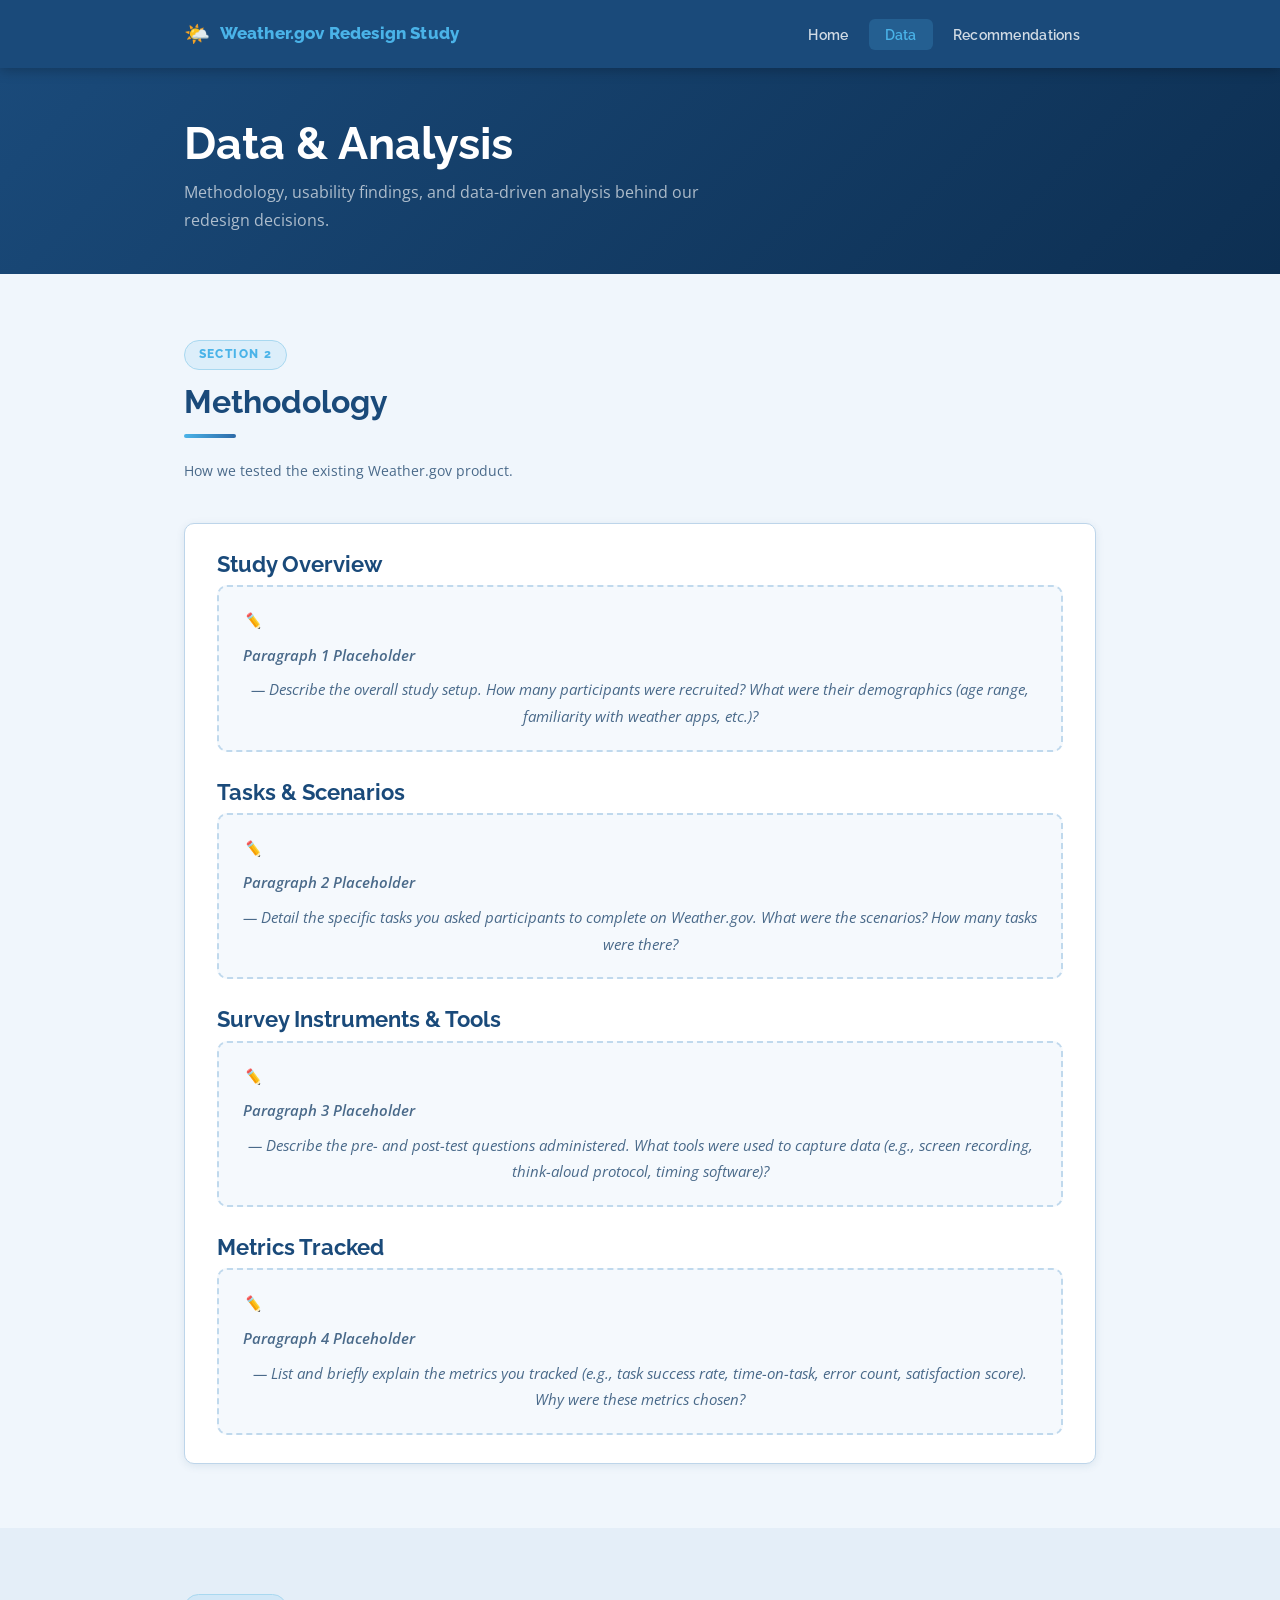
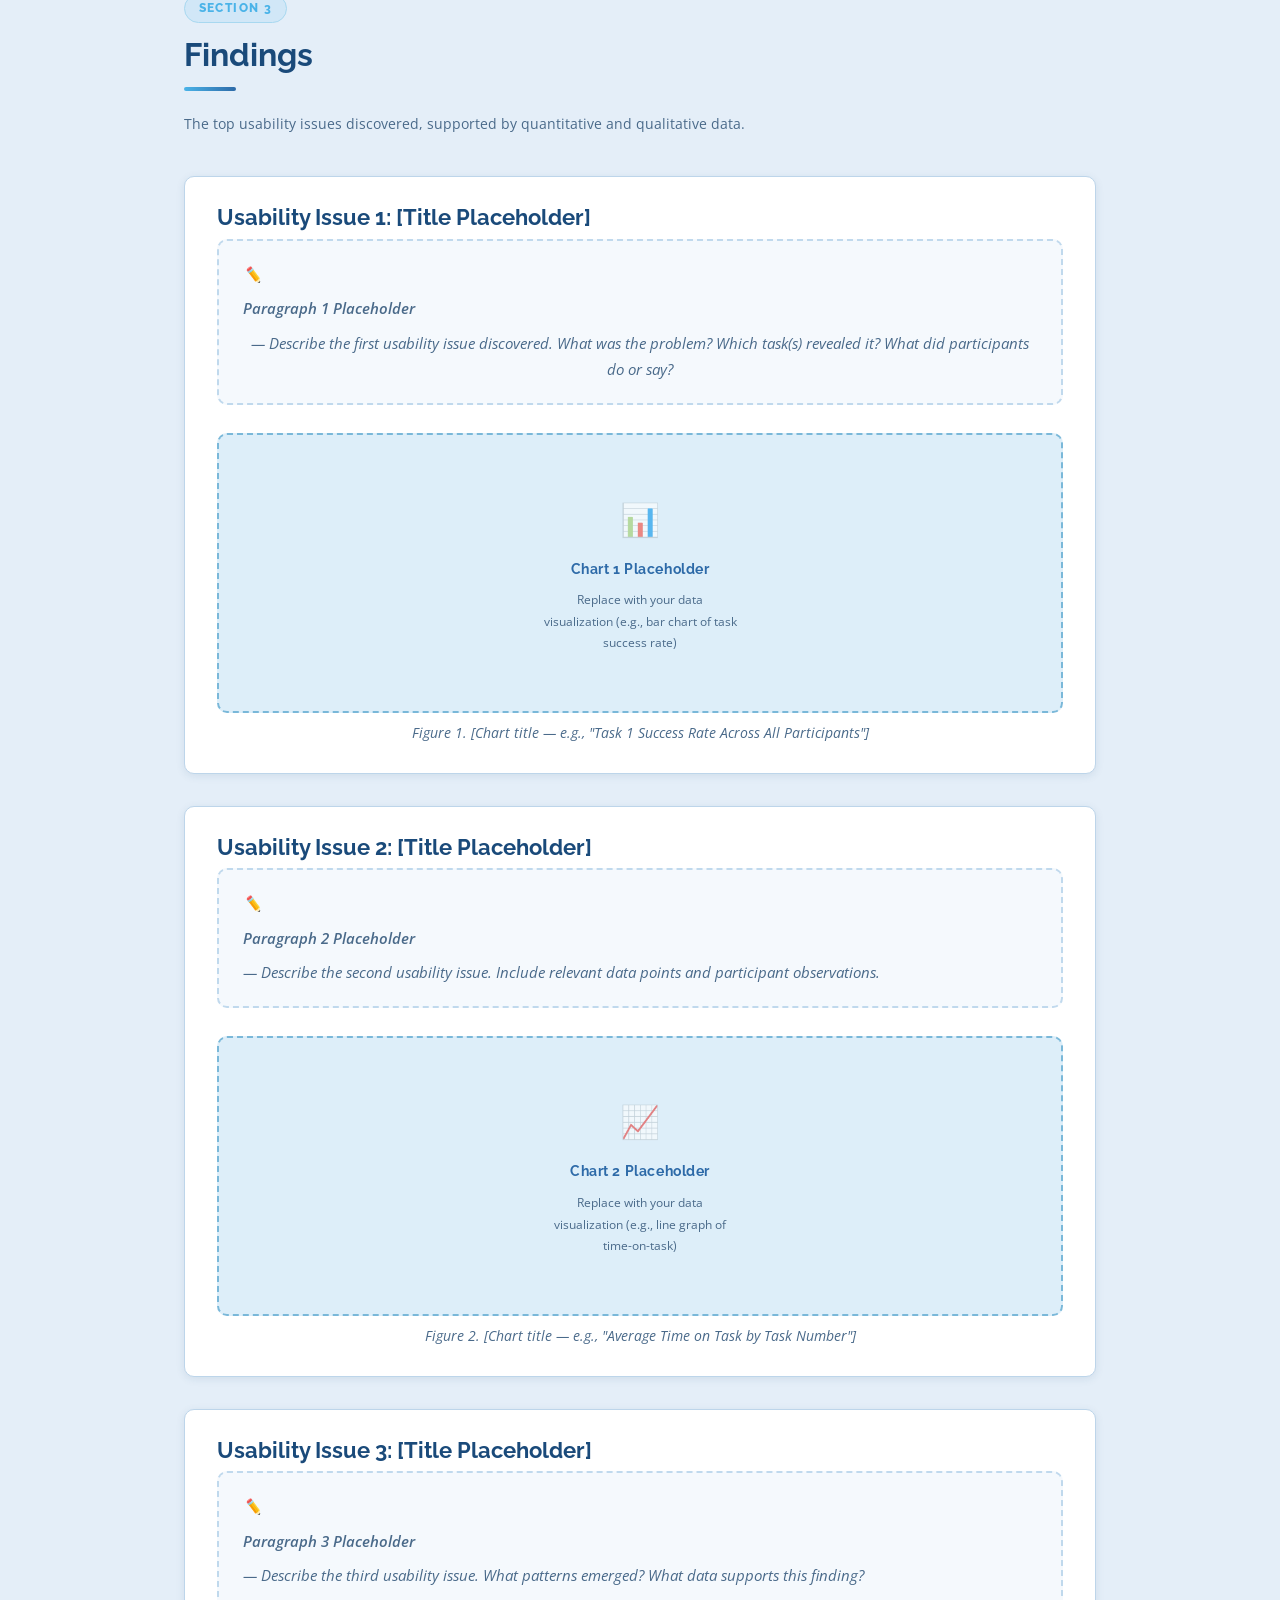
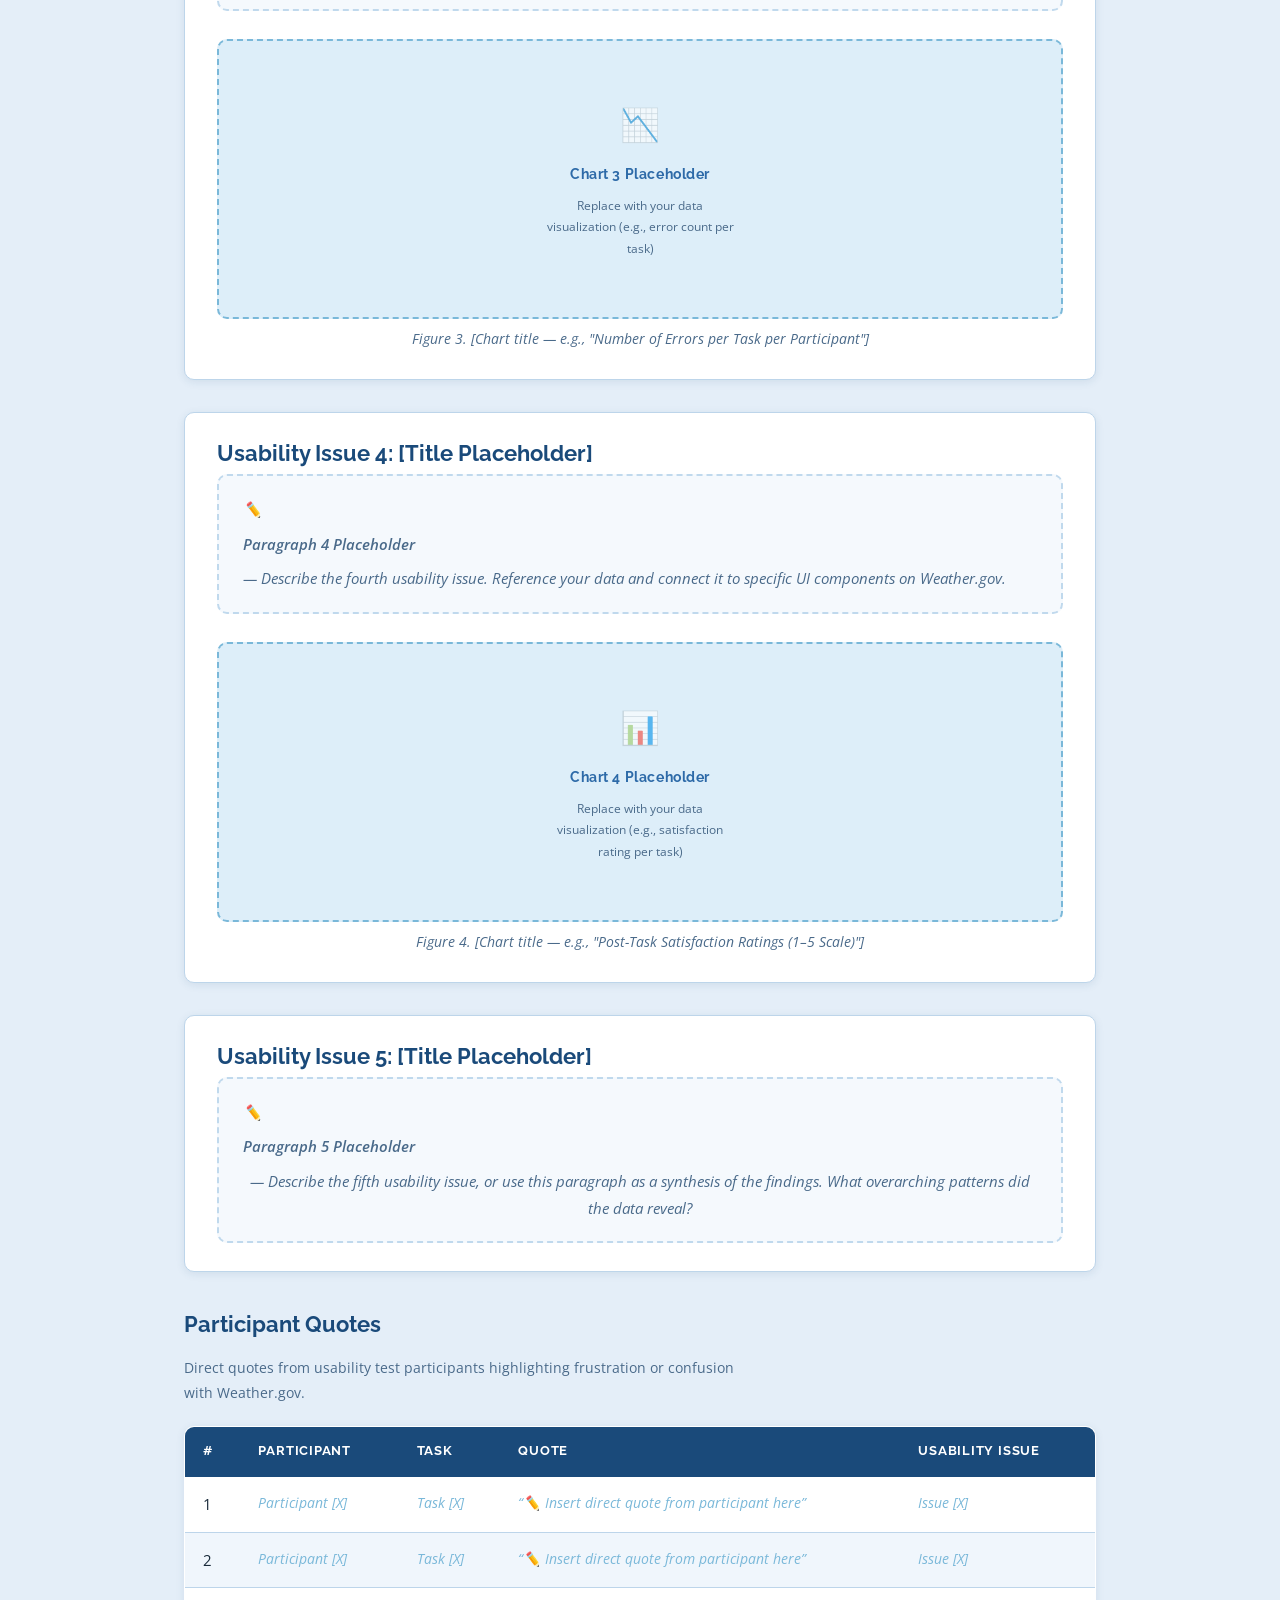
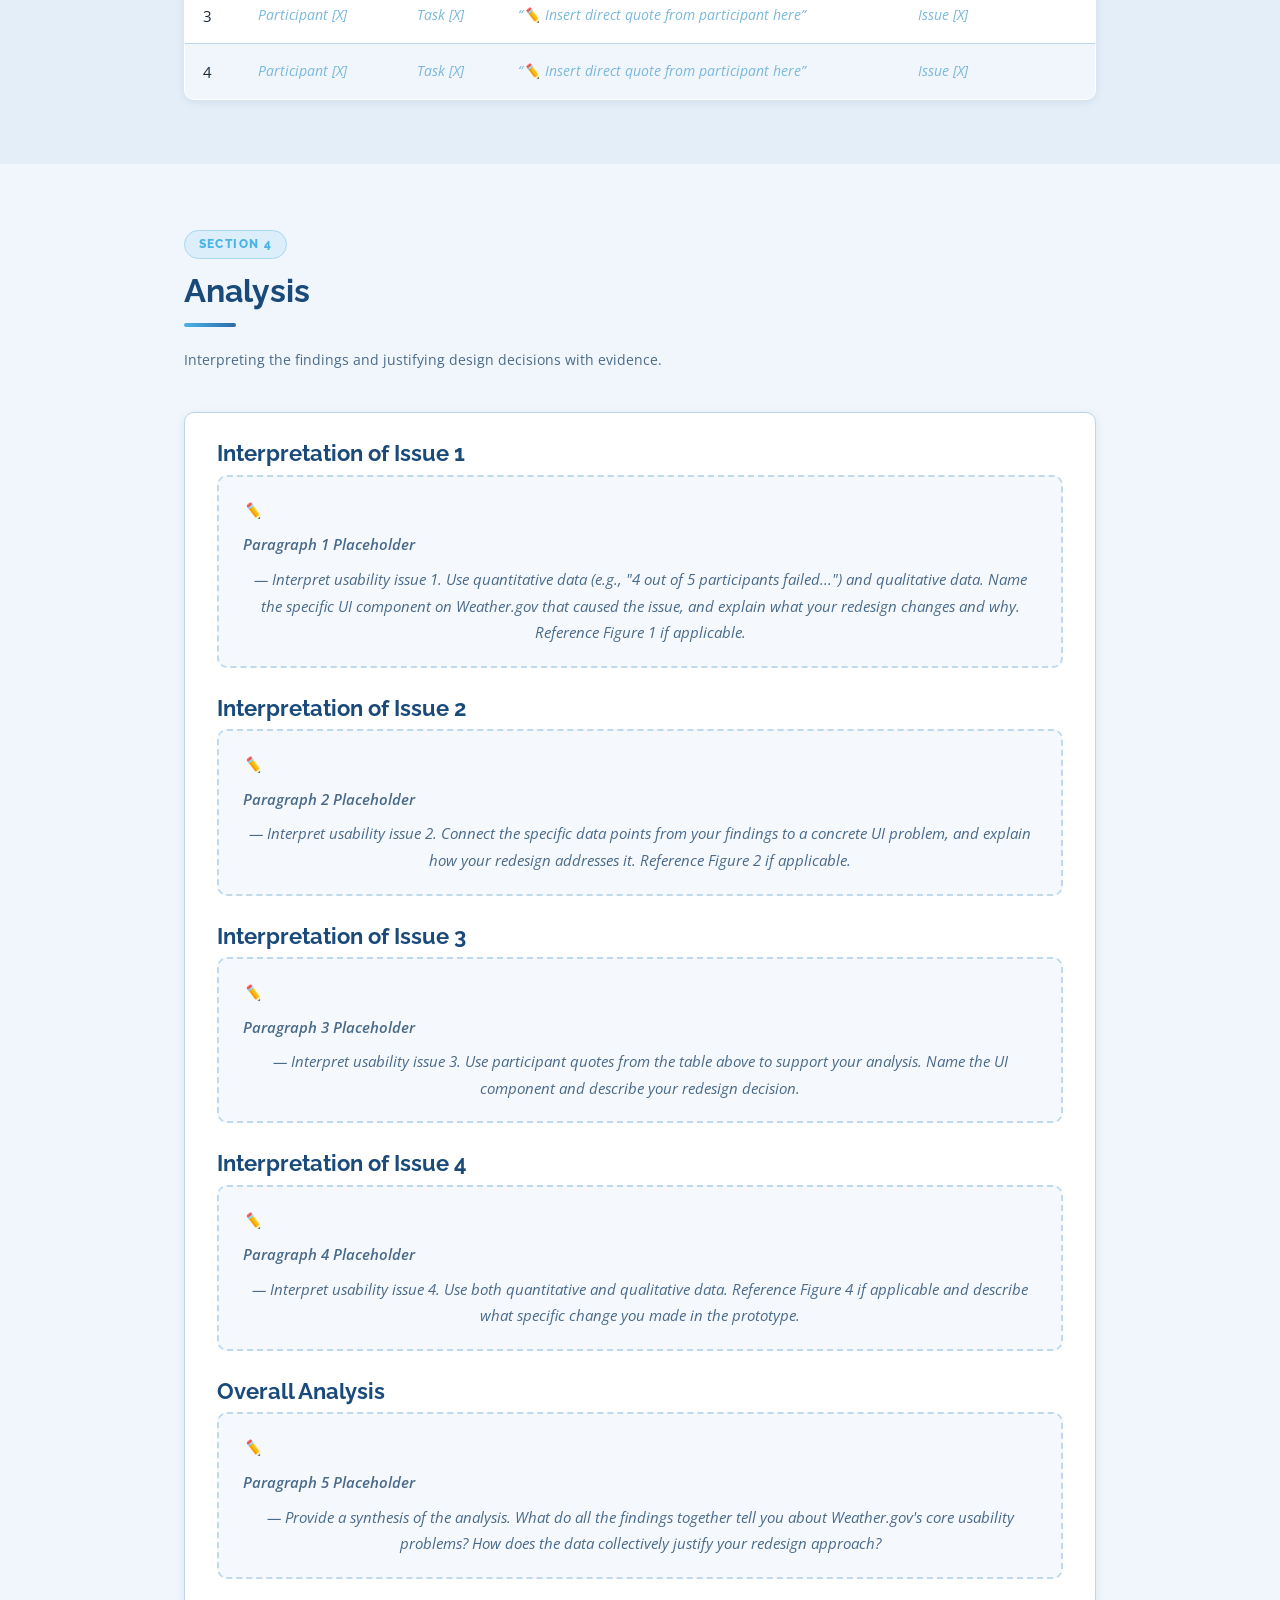
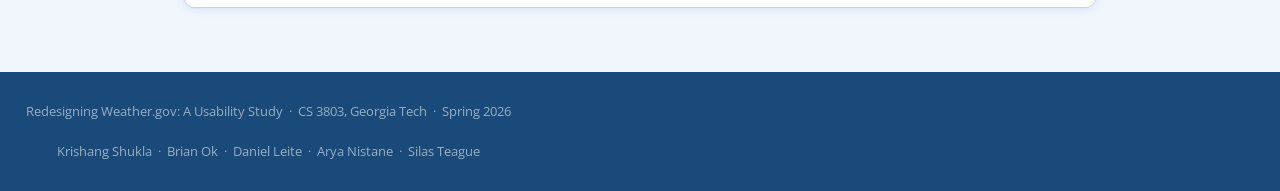
==== data.html @ 23326014 "created html and css files" ====
<!DOCTYPE html>
<html lang="en">
<head>
  <meta charset="UTF-8" />
  <meta name="viewport" content="width=device-width, initial-scale=1.0" />
  <title>Data — Redesigning Weather.gov</title>
  <link rel="stylesheet" href="styles.css" />
</head>
<body>

  <!-- ======================================================
       NAVIGATION
  ====================================================== -->
  <nav class="navbar" role="navigation" aria-label="Main navigation">
    <div class="container">
      <div class="navbar__brand">
        <span class="brand-icon">🌤️</span>
        <span class="brand-text">Weather.gov <span>Redesign Study</span></span>
      </div>
      <ul class="navbar__links">
        <li><a href="index.html">Home</a></li>
        <li><a href="data.html" class="active">Data</a></li>
        <li><a href="recommendations.html">Recommendations</a></li>
      </ul>
    </div>
  </nav>

  <main class="page-content">

    <!-- ======================================================
         PAGE HERO
    ====================================================== -->
    <header class="page-hero" role="banner">
      <div class="container">
        <h1>Data &amp; Analysis</h1>
        <p class="page-hero__subtitle">
          Methodology, usability findings, and data-driven analysis behind our redesign decisions.
        </p>
      </div>
    </header>

    <!-- ======================================================
         METHODOLOGY
    ====================================================== -->
    <section class="section" aria-labelledby="methodology-heading">
      <div class="container">

        <div class="section-header">
          <span class="section-label">Section 2</span>
          <h2 id="methodology-heading">Methodology</h2>
          <div class="divider"></div>
          <p style="color: var(--text-muted); font-size: 0.9rem;">
            How we tested the existing Weather.gov product.
          </p>
        </div>

        <div class="card">

          <!-- ✏️ PARAGRAPH 1: Overview — number of participants, demographics, testing context. -->
          <h3>Study Overview</h3>
          <div class="placeholder placeholder--text" aria-label="Methodology paragraph 1 placeholder">
            ✏️ <strong>Paragraph 1 Placeholder</strong> — Describe the overall study setup. How many participants were recruited? What were their demographics (age range, familiarity with weather apps, etc.)?
          </div>

          <br>

          <!-- ✏️ PARAGRAPH 2: Tasks assigned to participants. -->
          <h3>Tasks &amp; Scenarios</h3>
          <div class="placeholder placeholder--text" aria-label="Methodology paragraph 2 placeholder">
            ✏️ <strong>Paragraph 2 Placeholder</strong> — Detail the specific tasks you asked participants to complete on Weather.gov. What were the scenarios? How many tasks were there?
          </div>

          <br>

          <!-- ✏️ PARAGRAPH 3: Pre/post-test questions and tools used. -->
          <h3>Survey Instruments &amp; Tools</h3>
          <div class="placeholder placeholder--text" aria-label="Methodology paragraph 3 placeholder">
            ✏️ <strong>Paragraph 3 Placeholder</strong> — Describe the pre- and post-test questions administered. What tools were used to capture data (e.g., screen recording, think-aloud protocol, timing software)?
          </div>

          <br>

          <!-- ✏️ PARAGRAPH 4: Metrics tracked during testing. -->
          <h3>Metrics Tracked</h3>
          <div class="placeholder placeholder--text" aria-label="Methodology paragraph 4 placeholder">
            ✏️ <strong>Paragraph 4 Placeholder</strong> — List and briefly explain the metrics you tracked (e.g., task success rate, time-on-task, error count, satisfaction score). Why were these metrics chosen?
          </div>

        </div>
      </div>
    </section>

    <!-- ======================================================
         FINDINGS
    ====================================================== -->
    <section class="section section--alt" aria-labelledby="findings-heading">
      <div class="container">

        <div class="section-header">
          <span class="section-label">Section 3</span>
          <h2 id="findings-heading">Findings</h2>
          <div class="divider"></div>
          <p style="color: var(--text-muted); font-size: 0.9rem;">
            The top usability issues discovered, supported by quantitative and qualitative data.
          </p>
        </div>

        <!-- ---- Usability Issue 1 ---- -->
        <div class="card" style="margin-bottom: 2rem;">
          <h3>Usability Issue 1: [Title Placeholder]</h3>

          <!-- ✏️ PARAGRAPH 1: Describe the first usability issue in detail. -->
          <div class="placeholder placeholder--text" aria-label="Findings paragraph 1 placeholder">
            ✏️ <strong>Paragraph 1 Placeholder</strong> — Describe the first usability issue discovered. What was the problem? Which task(s) revealed it? What did participants do or say?
          </div>

          <br>

          <!-- Chart 1 -->
          <figure>
            <div class="placeholder placeholder--chart" role="img" aria-label="Chart 1 placeholder — replace with your data visualization">
              <span class="placeholder__icon">📊</span>
              <span class="placeholder__label">Chart 1 Placeholder</span>
              <span class="placeholder__hint">Replace with your data visualization (e.g., bar chart of task success rate)</span>
            </div>
            <figcaption>
              <!-- ✏️ Add your chart caption/description here -->
              Figure 1. [Chart title — e.g., "Task 1 Success Rate Across All Participants"]
            </figcaption>
          </figure>
        </div>

        <!-- ---- Usability Issue 2 ---- -->
        <div class="card" style="margin-bottom: 2rem;">
          <h3>Usability Issue 2: [Title Placeholder]</h3>

          <!-- ✏️ PARAGRAPH 2: Describe the second usability issue. -->
          <div class="placeholder placeholder--text" aria-label="Findings paragraph 2 placeholder">
            ✏️ <strong>Paragraph 2 Placeholder</strong> — Describe the second usability issue. Include relevant data points and participant observations.
          </div>

          <br>

          <!-- Chart 2 -->
          <figure>
            <div class="placeholder placeholder--chart" role="img" aria-label="Chart 2 placeholder — replace with your data visualization">
              <span class="placeholder__icon">📈</span>
              <span class="placeholder__label">Chart 2 Placeholder</span>
              <span class="placeholder__hint">Replace with your data visualization (e.g., line graph of time-on-task)</span>
            </div>
            <figcaption>
              Figure 2. [Chart title — e.g., "Average Time on Task by Task Number"]
            </figcaption>
          </figure>
        </div>

        <!-- ---- Usability Issue 3 ---- -->
        <div class="card" style="margin-bottom: 2rem;">
          <h3>Usability Issue 3: [Title Placeholder]</h3>

          <!-- ✏️ PARAGRAPH 3: Describe the third usability issue. -->
          <div class="placeholder placeholder--text" aria-label="Findings paragraph 3 placeholder">
            ✏️ <strong>Paragraph 3 Placeholder</strong> — Describe the third usability issue. What patterns emerged? What data supports this finding?
          </div>

          <br>

          <!-- Chart 3 -->
          <figure>
            <div class="placeholder placeholder--chart" role="img" aria-label="Chart 3 placeholder — replace with your data visualization">
              <span class="placeholder__icon">📉</span>
              <span class="placeholder__label">Chart 3 Placeholder</span>
              <span class="placeholder__hint">Replace with your data visualization (e.g., error count per task)</span>
            </div>
            <figcaption>
              Figure 3. [Chart title — e.g., "Number of Errors per Task per Participant"]
            </figcaption>
          </figure>
        </div>

        <!-- ---- Usability Issue 4 ---- -->
        <div class="card" style="margin-bottom: 2rem;">
          <h3>Usability Issue 4: [Title Placeholder]</h3>

          <!-- ✏️ PARAGRAPH 4: Describe the fourth usability issue. -->
          <div class="placeholder placeholder--text" aria-label="Findings paragraph 4 placeholder">
            ✏️ <strong>Paragraph 4 Placeholder</strong> — Describe the fourth usability issue. Reference your data and connect it to specific UI components on Weather.gov.
          </div>

          <br>

          <!-- Chart 4 -->
          <figure>
            <div class="placeholder placeholder--chart" role="img" aria-label="Chart 4 placeholder — replace with your data visualization">
              <span class="placeholder__icon">📊</span>
              <span class="placeholder__label">Chart 4 Placeholder</span>
              <span class="placeholder__hint">Replace with your data visualization (e.g., satisfaction rating per task)</span>
            </div>
            <figcaption>
              Figure 4. [Chart title — e.g., "Post-Task Satisfaction Ratings (1–5 Scale)"]
            </figcaption>
          </figure>
        </div>

        <!-- ---- Usability Issue 5 (Optional) ---- -->
        <div class="card" style="margin-bottom: 2rem;">
          <h3>Usability Issue 5: [Title Placeholder]</h3>

          <!-- ✏️ PARAGRAPH 5 (optional 5th issue): -->
          <div class="placeholder placeholder--text" aria-label="Findings paragraph 5 placeholder">
            ✏️ <strong>Paragraph 5 Placeholder</strong> — Describe the fifth usability issue, or use this paragraph as a synthesis of the findings. What overarching patterns did the data reveal?
          </div>
        </div>

        <!-- ---- Participant Quotes Table ---- -->
        <div style="margin-top: 2.5rem;">
          <h3 style="margin-bottom: 1rem;">Participant Quotes</h3>
          <p style="color: var(--text-muted); font-size: 0.9rem; margin-bottom: 1.25rem;">
            Direct quotes from usability test participants highlighting frustration or confusion with Weather.gov.
          </p>

          <table class="quotes-table" aria-label="Participant quotes from usability testing">
            <thead>
              <tr>
                <th scope="col">#</th>
                <th scope="col">Participant</th>
                <th scope="col">Task</th>
                <th scope="col">Quote</th>
                <th scope="col">Usability Issue</th>
              </tr>
            </thead>
            <tbody>
              <tr>
                <td>1</td>
                <td class="ph-cell">Participant [X]</td>
                <td class="ph-cell">Task [X]</td>
                <td class="ph-cell quote-cell">✏️ Insert direct quote from participant here</td>
                <td class="ph-cell">Issue [X]</td>
              </tr>
              <tr>
                <td>2</td>
                <td class="ph-cell">Participant [X]</td>
                <td class="ph-cell">Task [X]</td>
                <td class="ph-cell quote-cell">✏️ Insert direct quote from participant here</td>
                <td class="ph-cell">Issue [X]</td>
              </tr>
              <tr>
                <td>3</td>
                <td class="ph-cell">Participant [X]</td>
                <td class="ph-cell">Task [X]</td>
                <td class="ph-cell quote-cell">✏️ Insert direct quote from participant here</td>
                <td class="ph-cell">Issue [X]</td>
              </tr>
              <tr>
                <td>4</td>
                <td class="ph-cell">Participant [X]</td>
                <td class="ph-cell">Task [X]</td>
                <td class="ph-cell quote-cell">✏️ Insert direct quote from participant here</td>
                <td class="ph-cell">Issue [X]</td>
              </tr>
            </tbody>
          </table>
        </div>

      </div>
    </section>

    <!-- ======================================================
         ANALYSIS
    ====================================================== -->
    <section class="section" aria-labelledby="analysis-heading">
      <div class="container">

        <div class="section-header">
          <span class="section-label">Section 4</span>
          <h2 id="analysis-heading">Analysis</h2>
          <div class="divider"></div>
          <p style="color: var(--text-muted); font-size: 0.9rem;">
            Interpreting the findings and justifying design decisions with evidence.
          </p>
        </div>

        <div class="card">

          <!-- ✏️ PARAGRAPH 1: Interpret Finding 1. Connect data to your redesign decision.
               Reference Figure 1 if applicable. Name the specific UI component. -->
          <h3>Interpretation of Issue 1</h3>
          <div class="placeholder placeholder--text" aria-label="Analysis paragraph 1 placeholder">
            ✏️ <strong>Paragraph 1 Placeholder</strong> — Interpret usability issue 1. Use quantitative data (e.g., "4 out of 5 participants failed...") and qualitative data. Name the specific UI component on Weather.gov that caused the issue, and explain what your redesign changes and why. Reference Figure 1 if applicable.
          </div>

          <br>

          <!-- ✏️ PARAGRAPH 2: Interpret Finding 2. -->
          <h3>Interpretation of Issue 2</h3>
          <div class="placeholder placeholder--text" aria-label="Analysis paragraph 2 placeholder">
            ✏️ <strong>Paragraph 2 Placeholder</strong> — Interpret usability issue 2. Connect the specific data points from your findings to a concrete UI problem, and explain how your redesign addresses it. Reference Figure 2 if applicable.
          </div>

          <br>

          <!-- ✏️ PARAGRAPH 3: Interpret Finding 3. -->
          <h3>Interpretation of Issue 3</h3>
          <div class="placeholder placeholder--text" aria-label="Analysis paragraph 3 placeholder">
            ✏️ <strong>Paragraph 3 Placeholder</strong> — Interpret usability issue 3. Use participant quotes from the table above to support your analysis. Name the UI component and describe your redesign decision.
          </div>

          <br>

          <!-- ✏️ PARAGRAPH 4: Interpret Finding 4. -->
          <h3>Interpretation of Issue 4</h3>
          <div class="placeholder placeholder--text" aria-label="Analysis paragraph 4 placeholder">
            ✏️ <strong>Paragraph 4 Placeholder</strong> — Interpret usability issue 4. Use both quantitative and qualitative data. Reference Figure 4 if applicable and describe what specific change you made in the prototype.
          </div>

          <br>

          <!-- ✏️ PARAGRAPH 5: Overall synthesis / conclusion of analysis. -->
          <h3>Overall Analysis</h3>
          <div class="placeholder placeholder--text" aria-label="Analysis paragraph 5 placeholder">
            ✏️ <strong>Paragraph 5 Placeholder</strong> — Provide a synthesis of the analysis. What do all the findings together tell you about Weather.gov's core usability problems? How does the data collectively justify your redesign approach?
          </div>

        </div>
      </div>
    </section>

  </main>

  <!-- ======================================================
       FOOTER
  ====================================================== -->
  <footer class="footer" role="contentinfo">
    <p>Redesigning Weather.gov: A Usability Study &nbsp;·&nbsp; CS 3803, Georgia Tech &nbsp;·&nbsp; Spring 2026</p>
    <p style="margin-top:0.35rem;">Krishang Shukla &nbsp;·&nbsp; Brian Ok &nbsp;·&nbsp; Daniel Leite &nbsp;·&nbsp; Arya Nistane &nbsp;·&nbsp; Silas Teague</p>
  </footer>

</body>
</html>
---- styles.css ----
/* ============================================================
   Weather.gov Redesign — Usability Study Report
   Shared Stylesheet
   ============================================================ */

/* ---------- Google Fonts ---------- */
@import url('https://fonts.googleapis.com/css2?family=Raleway:wght@400;600;700;800&family=Open+Sans:ital,wght@0,400;0,600;1,400&display=swap');

/* ---------- CSS Variables ---------- */
:root {
  --primary:        #1a4a7a;   /* deep navy — main brand */
  --primary-light:  #2d6aa8;   /* medium blue */
  --accent:         #4ab3e8;   /* sky blue */
  --accent-light:   #a8d8f0;   /* pale sky */
  --bg:             #f0f6fc;   /* page background */
  --bg-section:     #e4eef8;   /* alternating section bg */
  --white:          #ffffff;
  --text:           #192a3a;   /* near-black navy */
  --text-muted:     #4a6a8a;   /* muted blue-gray */
  --border:         #bdd5ea;   /* subtle border */
  --placeholder-bg: #ddeef9;   /* placeholder fill */
  --placeholder-border: #7ab8d9;
  --success:        #2e7d5e;
  --shadow-sm:      0 2px 8px rgba(26, 74, 122, 0.10);
  --shadow-md:      0 4px 20px rgba(26, 74, 122, 0.15);
  --radius:         10px;
  --radius-sm:      6px;
  --max-width:      960px;
  --nav-height:     68px;
}

/* ---------- Reset & Base ---------- */
*, *::before, *::after { box-sizing: border-box; margin: 0; padding: 0; }

html { scroll-behavior: smooth; }

body {
  font-family: 'Open Sans', sans-serif;
  font-size: 16px;
  line-height: 1.75;
  color: var(--text);
  background-color: var(--bg);
}

img {
  max-width: 100%;
  height: auto;
  display: block;
}

a {
  color: var(--primary-light);
  text-decoration: none;
}
a:hover { text-decoration: underline; }

/* ---------- Typography ---------- */
h1, h2, h3, h4 {
  font-family: 'Raleway', sans-serif;
  font-weight: 700;
  color: var(--primary);
  line-height: 1.25;
}

h1 { font-size: clamp(1.9rem, 4vw, 2.8rem); }
h2 { font-size: clamp(1.4rem, 3vw, 2rem);   margin-bottom: 0.5rem; }
h3 { font-size: clamp(1.1rem, 2.5vw, 1.35rem); margin-bottom: 0.4rem; }

p { margin-bottom: 1.1rem; max-width: 72ch; }
p:last-child { margin-bottom: 0; }

strong { font-weight: 600; }
em { font-style: italic; }

figcaption {
  font-size: 0.85rem;
  color: var(--text-muted);
  text-align: center;
  margin-top: 0.5rem;
  font-style: italic;
}

/* ---------- Layout Utilities ---------- */
.container {
  width: 100%;
  max-width: var(--max-width);
  margin-left: auto;
  margin-right: auto;
  padding-left: 1.5rem;
  padding-right: 1.5rem;
}

.section {
  padding: 4rem 0;
}

.section--alt {
  background-color: var(--bg-section);
}

.section-label {
  display: inline-block;
  font-family: 'Raleway', sans-serif;
  font-size: 0.75rem;
  font-weight: 800;
  letter-spacing: 0.12em;
  text-transform: uppercase;
  color: var(--accent);
  background-color: rgba(74, 179, 232, 0.12);
  border: 1px solid var(--accent-light);
  border-radius: 99px;
  padding: 0.2rem 0.85rem;
  margin-bottom: 0.75rem;
}

.section-header {
  margin-bottom: 2.5rem;
}

.divider {
  width: 52px;
  height: 4px;
  background: linear-gradient(90deg, var(--accent), var(--primary-light));
  border-radius: 99px;
  margin: 0.75rem 0 1.25rem;
}

/* ---------- Navigation ---------- */
.navbar {
  position: fixed;
  top: 0;
  left: 0;
  right: 0;
  z-index: 1000;
  height: var(--nav-height);
  background-color: var(--primary);
  box-shadow: 0 2px 12px rgba(0,0,0,0.25);
  display: flex;
  align-items: center;
}

.navbar .container {
  display: flex;
  align-items: center;
  justify-content: space-between;
}

.navbar__brand {
  font-family: 'Raleway', sans-serif;
  font-weight: 800;
  font-size: 1.05rem;
  color: var(--white);
  letter-spacing: 0.01em;
  display: flex;
  align-items: center;
  gap: 0.6rem;
}

.navbar__brand span {
  color: var(--accent);
}

.navbar__brand .brand-icon {
  font-size: 1.3rem;
}

.navbar__links {
  display: flex;
  list-style: none;
  gap: 0.25rem;
}

.navbar__links a {
  font-family: 'Raleway', sans-serif;
  font-weight: 600;
  font-size: 0.9rem;
  color: rgba(255,255,255,0.80);
  padding: 0.45rem 1rem;
  border-radius: var(--radius-sm);
  transition: background 0.2s, color 0.2s;
  letter-spacing: 0.02em;
}

.navbar__links a:hover,
.navbar__links a.active {
  background-color: rgba(255,255,255,0.12);
  color: var(--white);
  text-decoration: none;
}

.navbar__links a.active {
  background-color: rgba(74, 179, 232, 0.20);
  color: var(--accent);
}

/* ---------- Page Offset (for fixed nav) ---------- */
.page-content {
  padding-top: var(--nav-height);
}

/* ---------- Hero / Banner ---------- */
.hero {
  position: relative;
  width: 100%;
  min-height: 340px;
  background: linear-gradient(135deg, var(--primary) 0%, #0d2f52 60%, #163d6a 100%);
  display: flex;
  align-items: flex-end;
  overflow: hidden;
}

.hero__banner-placeholder {
  position: absolute;
  inset: 0;
  display: flex;
  flex-direction: column;
  align-items: center;
  justify-content: center;
  border: 2px dashed rgba(74, 179, 232, 0.45);
  background: repeating-linear-gradient(
    45deg,
    transparent,
    transparent 18px,
    rgba(74, 179, 232, 0.04) 18px,
    rgba(74, 179, 232, 0.04) 36px
  );
  gap: 0.5rem;
  color: rgba(255,255,255,0.45);
  font-family: 'Raleway', sans-serif;
  font-size: 0.85rem;
  letter-spacing: 0.05em;
}

.hero__banner-placeholder .ph-icon { font-size: 2.5rem; }

.hero__overlay {
  position: relative;
  z-index: 2;
  width: 100%;
  padding: 2.5rem 0 3rem;
  background: linear-gradient(to top, rgba(13,34,60,0.92) 0%, transparent 100%);
}

.hero__tag {
  display: inline-block;
  font-family: 'Raleway', sans-serif;
  font-size: 0.75rem;
  font-weight: 700;
  letter-spacing: 0.14em;
  text-transform: uppercase;
  color: var(--accent);
  margin-bottom: 0.75rem;
}

.hero__title {
  color: var(--white);
  font-size: clamp(1.7rem, 4.5vw, 2.8rem);
  font-weight: 800;
  max-width: 700px;
  margin-bottom: 1.25rem;
}

.hero__title span { color: var(--accent); }

.hero__authors {
  display: flex;
  flex-wrap: wrap;
  gap: 0.5rem;
  align-items: center;
}

.author-chip {
  font-family: 'Raleway', sans-serif;
  font-size: 0.82rem;
  font-weight: 600;
  color: rgba(255,255,255,0.85);
  background-color: rgba(255,255,255,0.10);
  border: 1px solid rgba(255,255,255,0.18);
  border-radius: 99px;
  padding: 0.22rem 0.85rem;
}

.hero__course {
  font-size: 0.82rem;
  color: rgba(255,255,255,0.50);
  margin-top: 0.85rem;
}

/* ---------- Page Hero (sub-pages) ---------- */
.page-hero {
  background: linear-gradient(135deg, var(--primary) 0%, #0d2f52 100%);
  padding: 3rem 0 2.5rem;
  color: var(--white);
}

.page-hero h1 { color: var(--white); }

.page-hero .page-hero__subtitle {
  color: rgba(255,255,255,0.65);
  font-size: 1rem;
  margin-top: 0.4rem;
  max-width: 60ch;
}

/* ---------- Summary Card ---------- */
.summary-card {
  background: var(--white);
  border: 1px solid var(--border);
  border-left: 5px solid var(--accent);
  border-radius: var(--radius);
  padding: 2rem 2.25rem;
  box-shadow: var(--shadow-sm);
}

.summary-card h2 {
  font-size: 1.1rem;
  text-transform: uppercase;
  letter-spacing: 0.08em;
  color: var(--text-muted);
  margin-bottom: 1rem;
}

/* ---------- Content Cards ---------- */
.card {
  background: var(--white);
  border: 1px solid var(--border);
  border-radius: var(--radius);
  padding: 1.75rem 2rem;
  box-shadow: var(--shadow-sm);
}

/* ---------- Placeholder Styles ---------- */
.placeholder {
  background-color: var(--placeholder-bg);
  border: 2px dashed var(--placeholder-border);
  border-radius: var(--radius);
  display: flex;
  flex-direction: column;
  align-items: center;
  justify-content: center;
  text-align: center;
  gap: 0.5rem;
  color: var(--primary-light);
  font-family: 'Raleway', sans-serif;
}

.placeholder__icon { font-size: 2rem; opacity: 0.6; }

.placeholder__label {
  font-size: 0.9rem;
  font-weight: 700;
  letter-spacing: 0.04em;
}

.placeholder__hint {
  font-size: 0.78rem;
  color: var(--text-muted);
  font-family: 'Open Sans', sans-serif;
  font-weight: 400;
  max-width: 28ch;
}

/* Placeholder sizes */
.placeholder--banner  { min-height: 220px; }
.placeholder--chart   { min-height: 280px; }
.placeholder--image   { min-height: 220px; }
.placeholder--text    {
  align-items: flex-start;
  padding: 1.25rem 1.5rem;
  min-height: auto;
  font-style: italic;
  color: var(--text-muted);
  font-family: 'Open Sans', sans-serif;
  font-size: 0.95rem;
  font-weight: 400;
  background-color: #f5f9fd;
  border-color: #c0d9ed;
}

/* ---------- Grid Layouts ---------- */
.grid-2 {
  display: grid;
  grid-template-columns: repeat(2, 1fr);
  gap: 1.5rem;
}

.grid-2-1 {
  display: grid;
  grid-template-columns: 2fr 1fr;
  gap: 1.5rem;
  align-items: start;
}

.before-after-grid {
  display: grid;
  grid-template-columns: 1fr 1fr;
  gap: 1.25rem;
}

/* ---------- Before/After Comparison ---------- */
.comparison-block {
  margin-bottom: 3rem;
}

.comparison-block h3 {
  margin-bottom: 1.25rem;
}

.comparison-label {
  font-family: 'Raleway', sans-serif;
  font-size: 0.72rem;
  font-weight: 800;
  letter-spacing: 0.12em;
  text-transform: uppercase;
  padding: 0.3rem 0.8rem;
  border-radius: var(--radius-sm) var(--radius-sm) 0 0;
  display: inline-block;
  margin-bottom: 0;
}

.comparison-label--before {
  background-color: #fde8e8;
  color: #b33030;
}

.comparison-label--after {
  background-color: #e2f5eb;
  color: #1e6e42;
}

.comparison-img-wrap {
  border: 1px solid var(--border);
  border-radius: 0 var(--radius) var(--radius) var(--radius);
  overflow: hidden;
}

/* ---------- Quotes Table ---------- */
.quotes-table {
  width: 100%;
  border-collapse: collapse;
  font-size: 0.93rem;
  background: var(--white);
  border-radius: var(--radius);
  overflow: hidden;
  box-shadow: var(--shadow-sm);
  border: 1px solid var(--border);
}

.quotes-table thead {
  background-color: var(--primary);
  color: var(--white);
  font-family: 'Raleway', sans-serif;
  font-size: 0.82rem;
  letter-spacing: 0.06em;
  text-transform: uppercase;
}

.quotes-table thead th {
  padding: 0.85rem 1.1rem;
  text-align: left;
  font-weight: 700;
}

.quotes-table tbody tr:nth-child(even) {
  background-color: var(--bg);
}

.quotes-table tbody td {
  padding: 0.9rem 1.1rem;
  vertical-align: top;
  border-bottom: 1px solid var(--border);
  color: var(--text);
}

.quotes-table tbody tr:last-child td {
  border-bottom: none;
}

.quotes-table td.quote-cell {
  font-style: italic;
  color: var(--text-muted);
}

.quotes-table td.quote-cell::before { content: '\201C'; }
.quotes-table td.quote-cell::after  { content: '\201D'; }

/* Placeholder row in table */
.quotes-table td.ph-cell {
  color: var(--placeholder-border);
  font-style: italic;
  font-size: 0.88rem;
}

/* ---------- Figma Embed ---------- */
.figma-embed-wrap {
  background-color: var(--placeholder-bg);
  border: 2px dashed var(--placeholder-border);
  border-radius: var(--radius);
  min-height: 480px;
  display: flex;
  flex-direction: column;
  align-items: center;
  justify-content: center;
  gap: 0.75rem;
  text-align: center;
  padding: 2rem;
}

.figma-embed-wrap .ph-icon { font-size: 2.5rem; color: var(--primary-light); opacity: 0.5; }
.figma-embed-wrap p {
  font-size: 0.9rem;
  color: var(--text-muted);
  max-width: 36ch;
}

/* ---------- Footer ---------- */
.footer {
  background-color: var(--primary);
  color: rgba(255,255,255,0.55);
  text-align: center;
  padding: 1.75rem 1rem;
  font-size: 0.82rem;
}

.footer a { color: var(--accent); }

/* ---------- Responsive ---------- */
@media (max-width: 700px) {
  .grid-2,
  .grid-2-1,
  .before-after-grid {
    grid-template-columns: 1fr;
  }

  .navbar__brand .brand-text { display: none; }
}
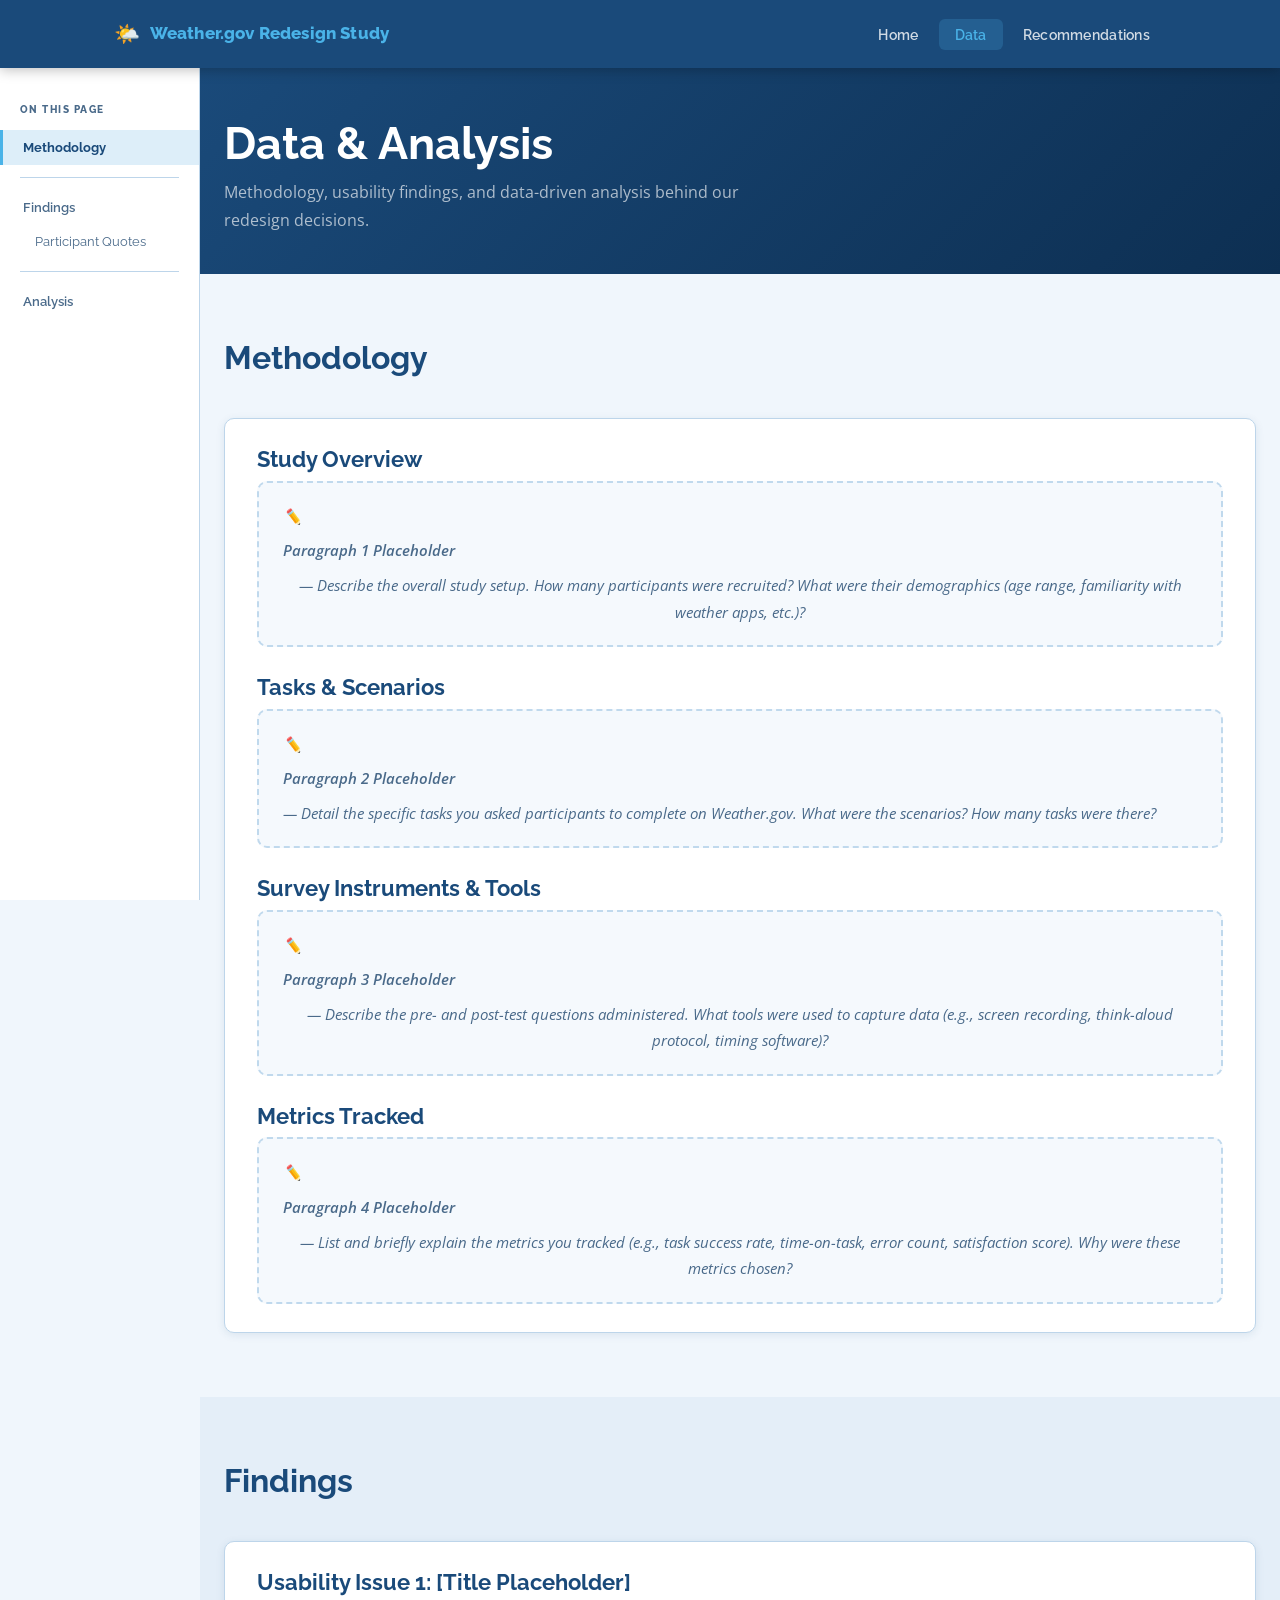
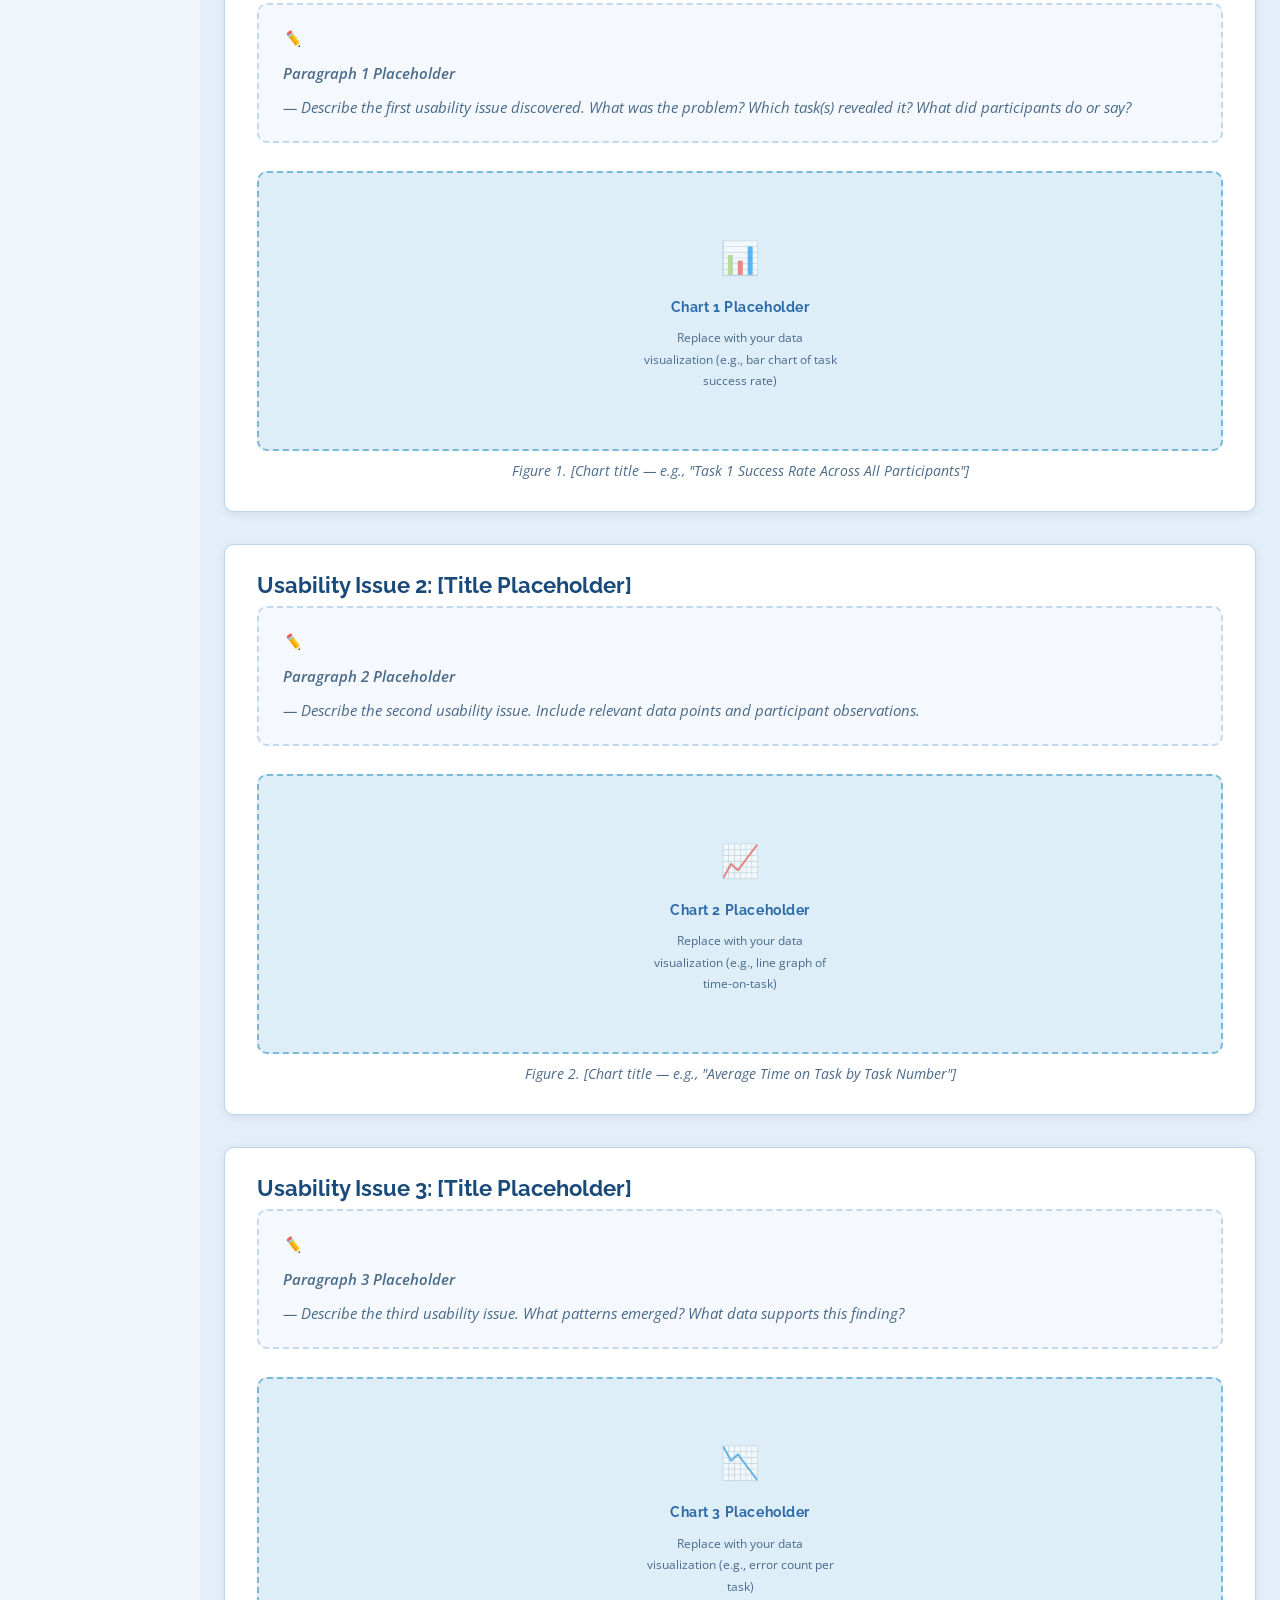
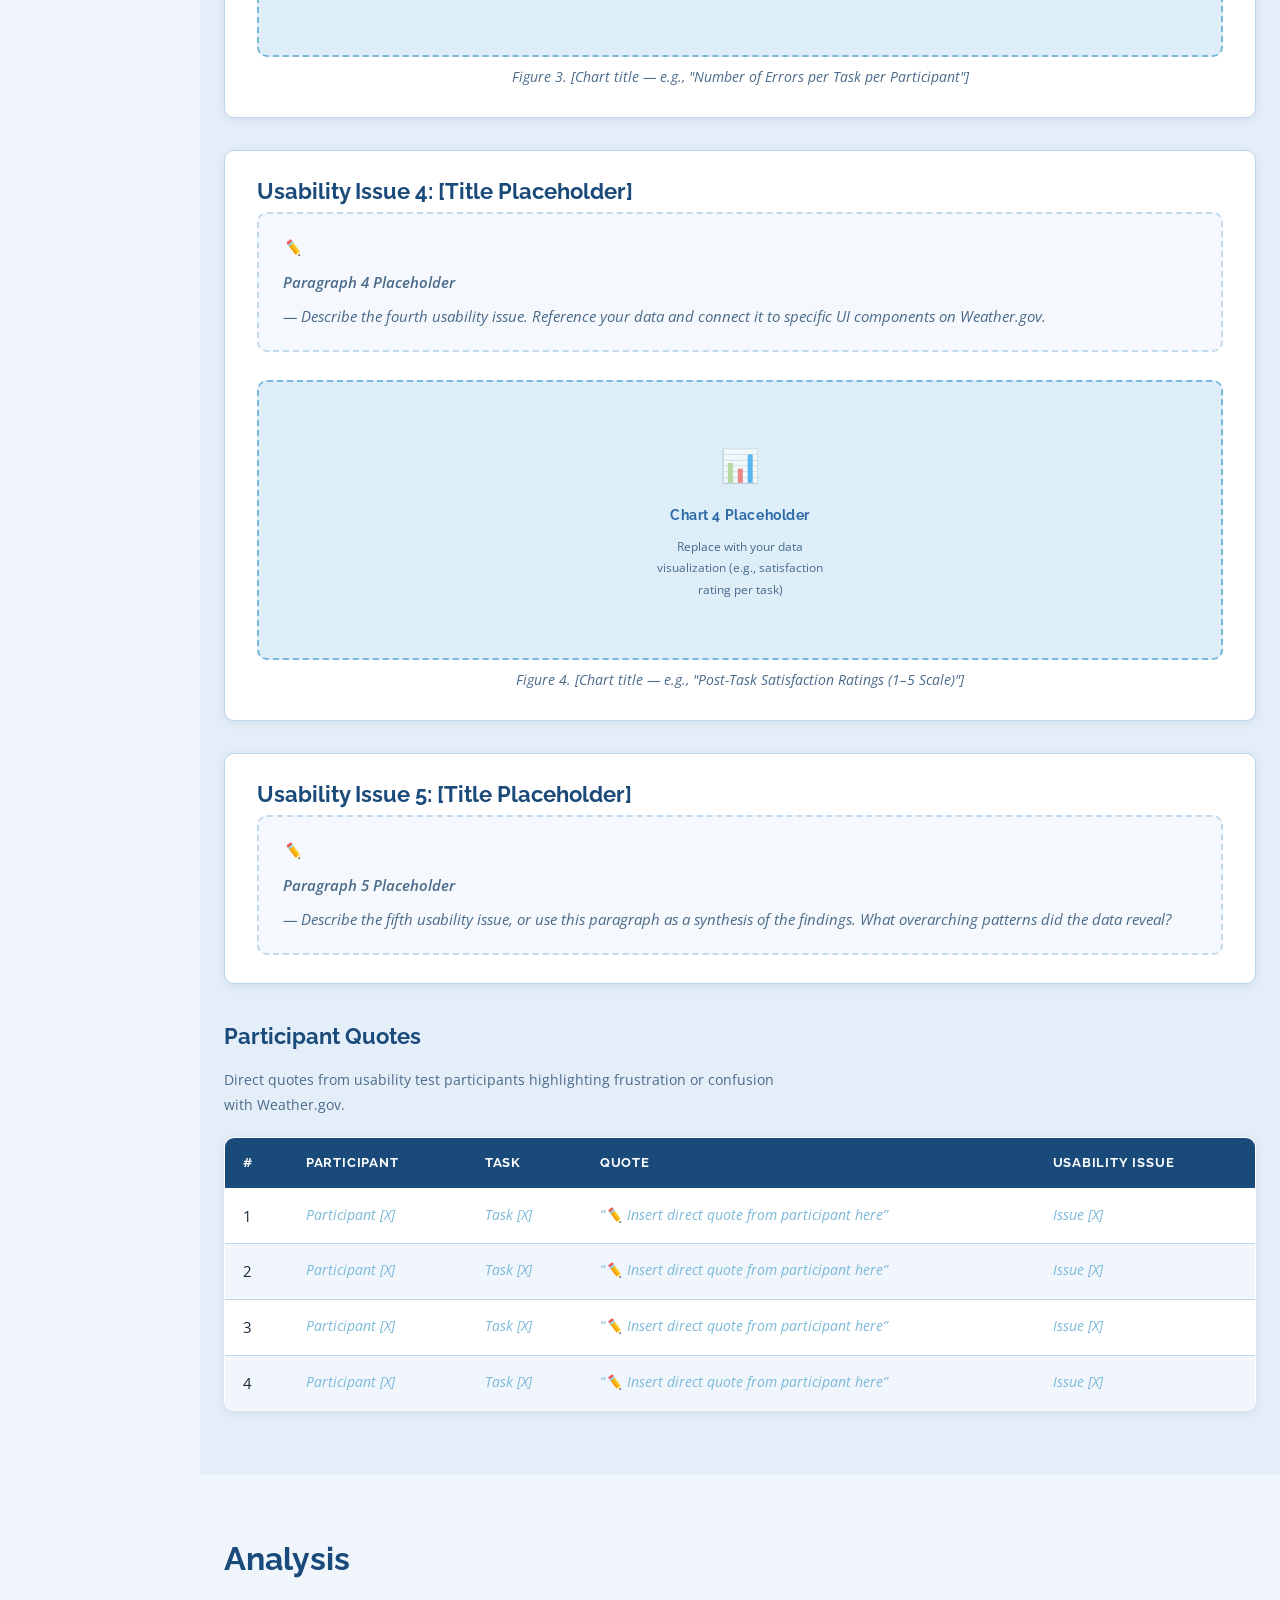
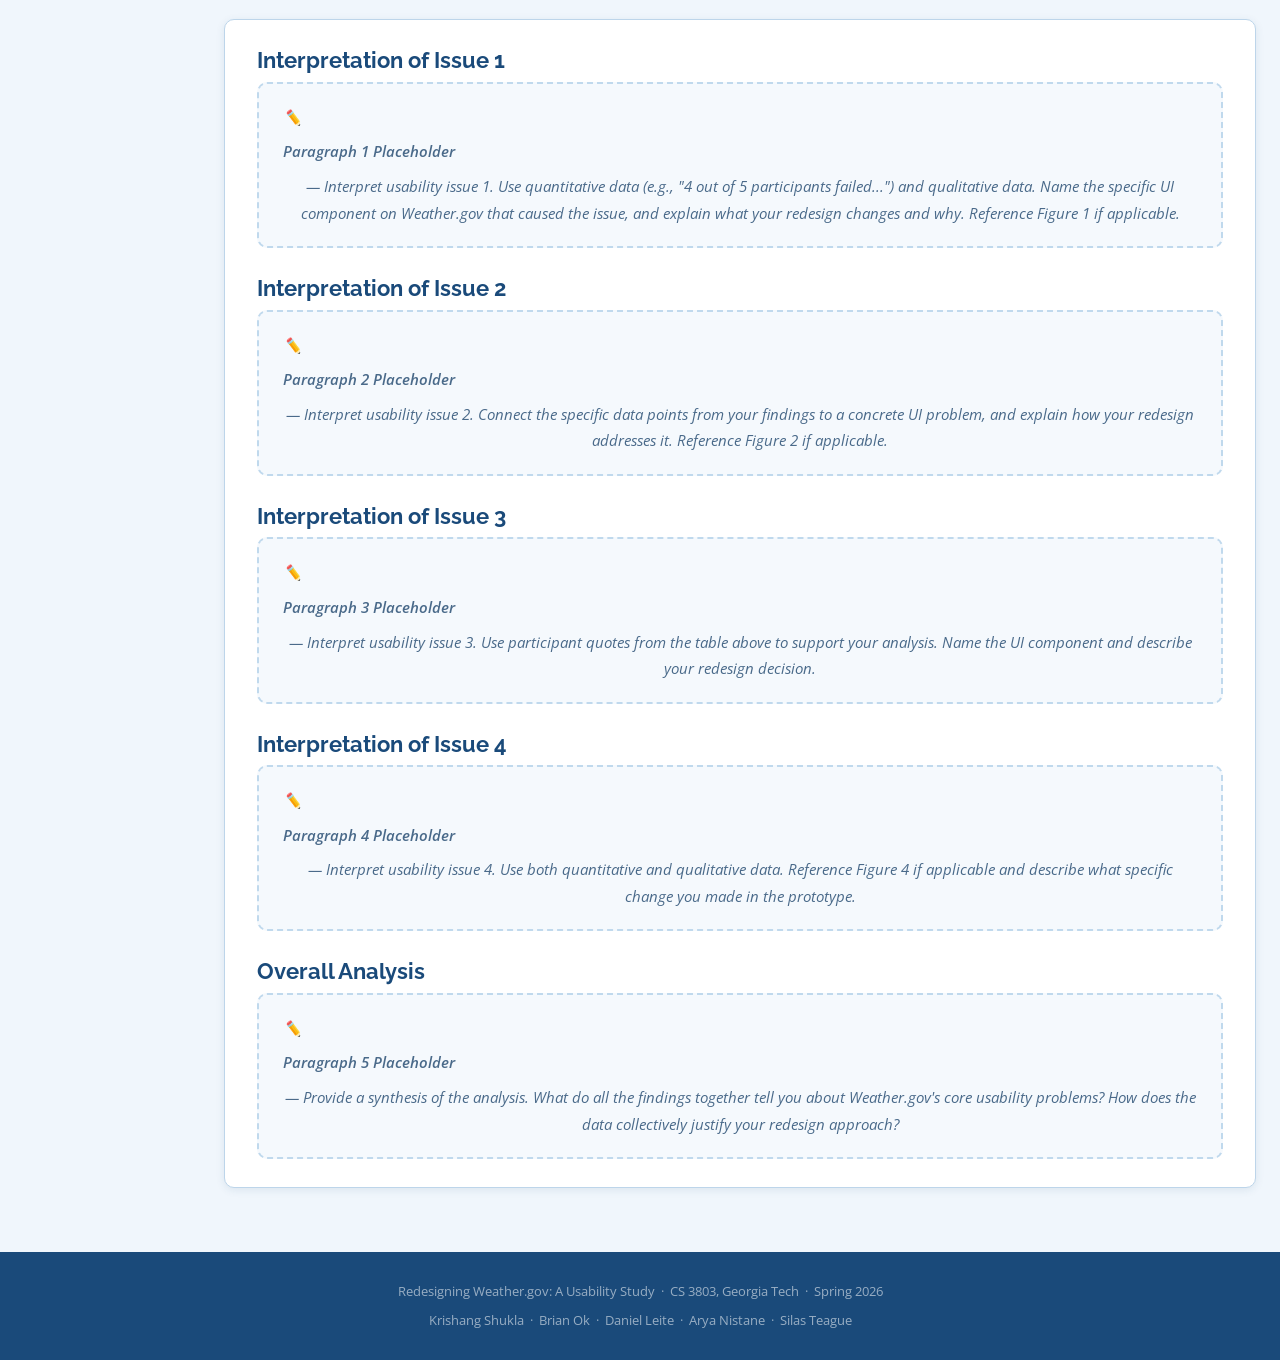
==== commit 10ea5836: "made landing page nicer, added in-page navbar, small stylistic changes" ====
--- a/data.html
+++ b/data.html
@@ -6,7 +6,7 @@
   <title>Data — Redesigning Weather.gov</title>
   <link rel="stylesheet" href="styles.css" />
 </head>
-<body>
+<body class="has-sidenav">
 
   <!-- ======================================================
        NAVIGATION
@@ -24,6 +24,21 @@
       </ul>
     </div>
   </nav>
+
+  <!-- ======================================================
+       LEFT SIDENAV
+  ====================================================== -->
+  <aside class="sidenav" aria-label="Page sections">
+    <div class="sidenav__title">On this page</div>
+    <ul class="sidenav__list">
+      <li><a href="#methodology" data-section="methodology">Methodology</a></li>
+      <div class="sidenav__divider"></div>
+      <li><a href="#findings" data-section="findings">Findings</a></li>
+      <li><a href="#quotes" data-section="quotes" style="padding-left:2rem; font-weight:400;">Participant Quotes</a></li>
+      <div class="sidenav__divider"></div>
+      <li><a href="#analysis" data-section="analysis">Analysis</a></li>
+    </ul>
+  </aside>
 
   <main class="page-content">
 
@@ -42,16 +57,11 @@
     <!-- ======================================================
          METHODOLOGY
     ====================================================== -->
-    <section class="section" aria-labelledby="methodology-heading">
+    <section class="section" id="methodology" aria-labelledby="methodology-heading">
       <div class="container">
 
         <div class="section-header">
-          <span class="section-label">Section 2</span>
           <h2 id="methodology-heading">Methodology</h2>
-          <div class="divider"></div>
-          <p style="color: var(--text-muted); font-size: 0.9rem;">
-            How we tested the existing Weather.gov product.
-          </p>
         </div>
 
         <div class="card">
@@ -93,132 +103,95 @@
     <!-- ======================================================
          FINDINGS
     ====================================================== -->
-    <section class="section section--alt" aria-labelledby="findings-heading">
+    <section class="section section--alt" id="findings" aria-labelledby="findings-heading">
       <div class="container">
 
         <div class="section-header">
-          <span class="section-label">Section 3</span>
           <h2 id="findings-heading">Findings</h2>
-          <div class="divider"></div>
-          <p style="color: var(--text-muted); font-size: 0.9rem;">
-            The top usability issues discovered, supported by quantitative and qualitative data.
-          </p>
         </div>
 
         <!-- ---- Usability Issue 1 ---- -->
         <div class="card" style="margin-bottom: 2rem;">
           <h3>Usability Issue 1: [Title Placeholder]</h3>
-
-          <!-- ✏️ PARAGRAPH 1: Describe the first usability issue in detail. -->
           <div class="placeholder placeholder--text" aria-label="Findings paragraph 1 placeholder">
             ✏️ <strong>Paragraph 1 Placeholder</strong> — Describe the first usability issue discovered. What was the problem? Which task(s) revealed it? What did participants do or say?
           </div>
-
-          <br>
-
-          <!-- Chart 1 -->
+          <br>
           <figure>
-            <div class="placeholder placeholder--chart" role="img" aria-label="Chart 1 placeholder — replace with your data visualization">
+            <div class="placeholder placeholder--chart" role="img" aria-label="Chart 1 placeholder">
               <span class="placeholder__icon">📊</span>
               <span class="placeholder__label">Chart 1 Placeholder</span>
               <span class="placeholder__hint">Replace with your data visualization (e.g., bar chart of task success rate)</span>
             </div>
-            <figcaption>
-              <!-- ✏️ Add your chart caption/description here -->
-              Figure 1. [Chart title — e.g., "Task 1 Success Rate Across All Participants"]
-            </figcaption>
+            <figcaption>Figure 1. [Chart title — e.g., "Task 1 Success Rate Across All Participants"]</figcaption>
           </figure>
         </div>
 
         <!-- ---- Usability Issue 2 ---- -->
         <div class="card" style="margin-bottom: 2rem;">
           <h3>Usability Issue 2: [Title Placeholder]</h3>
-
-          <!-- ✏️ PARAGRAPH 2: Describe the second usability issue. -->
           <div class="placeholder placeholder--text" aria-label="Findings paragraph 2 placeholder">
             ✏️ <strong>Paragraph 2 Placeholder</strong> — Describe the second usability issue. Include relevant data points and participant observations.
           </div>
-
-          <br>
-
-          <!-- Chart 2 -->
+          <br>
           <figure>
-            <div class="placeholder placeholder--chart" role="img" aria-label="Chart 2 placeholder — replace with your data visualization">
+            <div class="placeholder placeholder--chart" role="img" aria-label="Chart 2 placeholder">
               <span class="placeholder__icon">📈</span>
               <span class="placeholder__label">Chart 2 Placeholder</span>
               <span class="placeholder__hint">Replace with your data visualization (e.g., line graph of time-on-task)</span>
             </div>
-            <figcaption>
-              Figure 2. [Chart title — e.g., "Average Time on Task by Task Number"]
-            </figcaption>
+            <figcaption>Figure 2. [Chart title — e.g., "Average Time on Task by Task Number"]</figcaption>
           </figure>
         </div>
 
         <!-- ---- Usability Issue 3 ---- -->
         <div class="card" style="margin-bottom: 2rem;">
           <h3>Usability Issue 3: [Title Placeholder]</h3>
-
-          <!-- ✏️ PARAGRAPH 3: Describe the third usability issue. -->
           <div class="placeholder placeholder--text" aria-label="Findings paragraph 3 placeholder">
             ✏️ <strong>Paragraph 3 Placeholder</strong> — Describe the third usability issue. What patterns emerged? What data supports this finding?
           </div>
-
-          <br>
-
-          <!-- Chart 3 -->
+          <br>
           <figure>
-            <div class="placeholder placeholder--chart" role="img" aria-label="Chart 3 placeholder — replace with your data visualization">
+            <div class="placeholder placeholder--chart" role="img" aria-label="Chart 3 placeholder">
               <span class="placeholder__icon">📉</span>
               <span class="placeholder__label">Chart 3 Placeholder</span>
               <span class="placeholder__hint">Replace with your data visualization (e.g., error count per task)</span>
             </div>
-            <figcaption>
-              Figure 3. [Chart title — e.g., "Number of Errors per Task per Participant"]
-            </figcaption>
+            <figcaption>Figure 3. [Chart title — e.g., "Number of Errors per Task per Participant"]</figcaption>
           </figure>
         </div>
 
         <!-- ---- Usability Issue 4 ---- -->
         <div class="card" style="margin-bottom: 2rem;">
           <h3>Usability Issue 4: [Title Placeholder]</h3>
-
-          <!-- ✏️ PARAGRAPH 4: Describe the fourth usability issue. -->
           <div class="placeholder placeholder--text" aria-label="Findings paragraph 4 placeholder">
             ✏️ <strong>Paragraph 4 Placeholder</strong> — Describe the fourth usability issue. Reference your data and connect it to specific UI components on Weather.gov.
           </div>
-
-          <br>
-
-          <!-- Chart 4 -->
+          <br>
           <figure>
-            <div class="placeholder placeholder--chart" role="img" aria-label="Chart 4 placeholder — replace with your data visualization">
+            <div class="placeholder placeholder--chart" role="img" aria-label="Chart 4 placeholder">
               <span class="placeholder__icon">📊</span>
               <span class="placeholder__label">Chart 4 Placeholder</span>
               <span class="placeholder__hint">Replace with your data visualization (e.g., satisfaction rating per task)</span>
             </div>
-            <figcaption>
-              Figure 4. [Chart title — e.g., "Post-Task Satisfaction Ratings (1–5 Scale)"]
-            </figcaption>
+            <figcaption>Figure 4. [Chart title — e.g., "Post-Task Satisfaction Ratings (1–5 Scale)"]</figcaption>
           </figure>
         </div>
 
         <!-- ---- Usability Issue 5 (Optional) ---- -->
         <div class="card" style="margin-bottom: 2rem;">
           <h3>Usability Issue 5: [Title Placeholder]</h3>
-
-          <!-- ✏️ PARAGRAPH 5 (optional 5th issue): -->
           <div class="placeholder placeholder--text" aria-label="Findings paragraph 5 placeholder">
             ✏️ <strong>Paragraph 5 Placeholder</strong> — Describe the fifth usability issue, or use this paragraph as a synthesis of the findings. What overarching patterns did the data reveal?
           </div>
         </div>
 
         <!-- ---- Participant Quotes Table ---- -->
-        <div style="margin-top: 2.5rem;">
+        <div id="quotes" style="margin-top: 2.5rem;">
           <h3 style="margin-bottom: 1rem;">Participant Quotes</h3>
           <p style="color: var(--text-muted); font-size: 0.9rem; margin-bottom: 1.25rem;">
             Direct quotes from usability test participants highlighting frustration or confusion with Weather.gov.
           </p>
-
           <table class="quotes-table" aria-label="Participant quotes from usability testing">
             <thead>
               <tr>
@@ -268,22 +241,16 @@
     <!-- ======================================================
          ANALYSIS
     ====================================================== -->
-    <section class="section" aria-labelledby="analysis-heading">
+    <section class="section" id="analysis" aria-labelledby="analysis-heading">
       <div class="container">
 
         <div class="section-header">
-          <span class="section-label">Section 4</span>
           <h2 id="analysis-heading">Analysis</h2>
-          <div class="divider"></div>
-          <p style="color: var(--text-muted); font-size: 0.9rem;">
-            Interpreting the findings and justifying design decisions with evidence.
-          </p>
         </div>
 
         <div class="card">
 
-          <!-- ✏️ PARAGRAPH 1: Interpret Finding 1. Connect data to your redesign decision.
-               Reference Figure 1 if applicable. Name the specific UI component. -->
+          <!-- ✏️ PARAGRAPH 1 -->
           <h3>Interpretation of Issue 1</h3>
           <div class="placeholder placeholder--text" aria-label="Analysis paragraph 1 placeholder">
             ✏️ <strong>Paragraph 1 Placeholder</strong> — Interpret usability issue 1. Use quantitative data (e.g., "4 out of 5 participants failed...") and qualitative data. Name the specific UI component on Weather.gov that caused the issue, and explain what your redesign changes and why. Reference Figure 1 if applicable.
@@ -291,7 +258,7 @@
 
           <br>
 
-          <!-- ✏️ PARAGRAPH 2: Interpret Finding 2. -->
+          <!-- ✏️ PARAGRAPH 2 -->
           <h3>Interpretation of Issue 2</h3>
           <div class="placeholder placeholder--text" aria-label="Analysis paragraph 2 placeholder">
             ✏️ <strong>Paragraph 2 Placeholder</strong> — Interpret usability issue 2. Connect the specific data points from your findings to a concrete UI problem, and explain how your redesign addresses it. Reference Figure 2 if applicable.
@@ -299,7 +266,7 @@
 
           <br>
 
-          <!-- ✏️ PARAGRAPH 3: Interpret Finding 3. -->
+          <!-- ✏️ PARAGRAPH 3 -->
           <h3>Interpretation of Issue 3</h3>
           <div class="placeholder placeholder--text" aria-label="Analysis paragraph 3 placeholder">
             ✏️ <strong>Paragraph 3 Placeholder</strong> — Interpret usability issue 3. Use participant quotes from the table above to support your analysis. Name the UI component and describe your redesign decision.
@@ -307,7 +274,7 @@
 
           <br>
 
-          <!-- ✏️ PARAGRAPH 4: Interpret Finding 4. -->
+          <!-- ✏️ PARAGRAPH 4 -->
           <h3>Interpretation of Issue 4</h3>
           <div class="placeholder placeholder--text" aria-label="Analysis paragraph 4 placeholder">
             ✏️ <strong>Paragraph 4 Placeholder</strong> — Interpret usability issue 4. Use both quantitative and qualitative data. Reference Figure 4 if applicable and describe what specific change you made in the prototype.
@@ -315,7 +282,7 @@
 
           <br>
 
-          <!-- ✏️ PARAGRAPH 5: Overall synthesis / conclusion of analysis. -->
+          <!-- ✏️ PARAGRAPH 5 -->
           <h3>Overall Analysis</h3>
           <div class="placeholder placeholder--text" aria-label="Analysis paragraph 5 placeholder">
             ✏️ <strong>Paragraph 5 Placeholder</strong> — Provide a synthesis of the analysis. What do all the findings together tell you about Weather.gov's core usability problems? How does the data collectively justify your redesign approach?
@@ -335,5 +302,46 @@
     <p style="margin-top:0.35rem;">Krishang Shukla &nbsp;·&nbsp; Brian Ok &nbsp;·&nbsp; Daniel Leite &nbsp;·&nbsp; Arya Nistane &nbsp;·&nbsp; Silas Teague</p>
   </footer>
 
+  <!-- ======================================================
+       SIDENAV — IntersectionObserver
+  ====================================================== -->
+  <script>
+    (function () {
+      const sections = document.querySelectorAll('section[id], div[id="quotes"]');
+      const links    = document.querySelectorAll('.sidenav__list a[data-section]');
+
+      if (!sections.length || !links.length) return;
+
+      const activate = (id) => {
+        links.forEach(link => {
+          link.classList.toggle('active', link.dataset.section === id);
+        });
+      };
+
+      const observer = new IntersectionObserver((entries) => {
+        entries.forEach(entry => {
+          if (entry.isIntersecting) activate(entry.target.id);
+        });
+      }, {
+        rootMargin: '-20% 0px -60% 0px',
+        threshold: 0
+      });
+
+      sections.forEach(s => observer.observe(s));
+
+      // Smooth scroll on click
+      links.forEach(link => {
+        link.addEventListener('click', e => {
+          e.preventDefault();
+          const target = document.getElementById(link.dataset.section);
+          if (target) {
+            const offset = target.getBoundingClientRect().top + window.scrollY - 80;
+            window.scrollTo({ top: offset, behavior: 'smooth' });
+          }
+        });
+      });
+    })();
+  </script>
+
 </body>
 </html>
--- a/styles.css
+++ b/styles.css
@@ -25,8 +25,9 @@
   --shadow-md:      0 4px 20px rgba(26, 74, 122, 0.15);
   --radius:         10px;
   --radius-sm:      6px;
-  --max-width:      960px;
+  --max-width:      1100px;
   --nav-height:     68px;
+  --sidenav-width:  200px;
 }
 
 /* ---------- Reset & Base ---------- */
@@ -522,9 +523,264 @@
   font-size: 0.82rem;
 }
 
+.footer p {
+  max-width: none;
+  margin: 0 auto;
+  text-align: center;
+}
+
 .footer a { color: var(--accent); }
 
-/* ---------- Responsive ---------- */
+/* ============================================================
+   FULL-SCREEN HERO (Home page)
+   ============================================================ */
+.hero-fs {
+  position: relative;
+  min-height: calc(100vh - var(--nav-height));
+  display: flex;
+  align-items: center;
+  background: linear-gradient(135deg, var(--primary) 0%, #0c2844 55%, #163d6a 100%);
+  overflow: hidden;
+}
+
+/* Banner image behind the hero — replace background-image when ready */
+.hero-fs__bg {
+  position: absolute;
+  inset: 0;
+  background-size: cover;
+  background-position: center;
+  opacity: 0.18;
+  /* placeholder pattern */
+  background-image: repeating-linear-gradient(
+    45deg,
+    transparent,
+    transparent 20px,
+    rgba(74, 179, 232, 0.15) 20px,
+    rgba(74, 179, 232, 0.15) 40px
+  );
+}
+
+.hero-fs__bg-label {
+  position: absolute;
+  top: 1rem;
+  right: 1rem;
+  font-family: 'Raleway', sans-serif;
+  font-size: 0.7rem;
+  font-weight: 700;
+  letter-spacing: 0.08em;
+  color: rgba(255,255,255,0.3);
+  border: 1px dashed rgba(255,255,255,0.2);
+  padding: 0.25rem 0.6rem;
+  border-radius: 4px;
+}
+
+.hero-fs__grid {
+  position: relative;
+  z-index: 2;
+  width: 100%;
+  max-width: 1380px;
+  margin: 0 auto;
+  padding: 4rem 2.5rem;
+  display: grid;
+  grid-template-columns: 1fr 1fr;
+  gap: 3.5rem;
+  align-items: center;
+}
+
+/* Left column */
+.hero-fs__left {}
+
+.hero-fs__tag {
+  display: inline-block;
+  font-family: 'Raleway', sans-serif;
+  font-size: 0.73rem;
+  font-weight: 700;
+  letter-spacing: 0.14em;
+  text-transform: uppercase;
+  color: var(--accent);
+  margin-bottom: 1rem;
+}
+
+.hero-fs__title {
+  font-family: 'Raleway', sans-serif;
+  font-weight: 800;
+  font-size: clamp(1.9rem, 3.5vw, 3rem);
+  color: var(--white);
+  line-height: 1.15;
+  margin-bottom: 1.5rem;
+}
+
+.hero-fs__title span { color: var(--accent); }
+
+.hero-fs__authors {
+  display: flex;
+  flex-wrap: nowrap;
+  gap: 0.45rem;
+  margin-bottom: 1rem;
+}
+
+.hero-fs__course {
+  font-size: 0.82rem;
+  color: rgba(255,255,255,0.45);
+  margin-bottom: 2.5rem;
+}
+
+.hero-fs__scroll {
+  display: flex;
+  align-items: center;
+  gap: 0.6rem;
+  color: rgba(255,255,255,0.40);
+  font-size: 0.78rem;
+  font-family: 'Raleway', sans-serif;
+  letter-spacing: 0.08em;
+  text-transform: uppercase;
+}
+
+.scroll-arrow {
+  display: inline-block;
+  animation: bounce 1.8s infinite;
+  font-size: 1.1rem;
+}
+
+@keyframes bounce {
+  0%, 100% { transform: translateY(0); }
+  50%       { transform: translateY(6px); }
+}
+
+/* Right column — summary card */
+.hero-fs__right {}
+
+.hero-fs__summary-card {
+  background: rgba(255, 255, 255, 0.07);
+  border: 1px solid rgba(255, 255, 255, 0.14);
+  border-radius: var(--radius);
+  padding: 2rem 2.25rem;
+  backdrop-filter: blur(6px);
+  -webkit-backdrop-filter: blur(6px);
+  max-height: 70vh;
+  overflow-y: auto;
+  scrollbar-width: thin;
+  scrollbar-color: rgba(255,255,255,0.2) transparent;
+}
+
+/* h2 is now outside the card; see .hero-fs__summary-heading above */
+
+/* Summary heading sits above the card, not inside it */
+.hero-fs__summary-heading {
+  font-family: 'Raleway', sans-serif;
+  font-size: 0.78rem;
+  font-weight: 800;
+  text-transform: uppercase;
+  letter-spacing: 0.12em;
+  color: var(--accent);
+  margin-bottom: 0.65rem;
+}
+
+/* Strip the inner placeholder box — the card itself is the container */
+.hero-fs__summary-card .placeholder--text {
+  background: transparent;
+  border: none;
+  padding: 0;
+  color: rgba(255,255,255,0.60);
+  font-style: normal;
+  font-size: 0.93rem;
+}
+
+.hero-fs__summary-card .placeholder--text strong {
+  color: rgba(255,255,255,0.85);
+}
+
+/* ============================================================
+   LEFT SIDENAV (Data & Recommendations pages)
+   ============================================================ */
+.sidenav {
+  position: fixed;
+  top: var(--nav-height);
+  left: 0;
+  width: var(--sidenav-width);
+  height: calc(100vh - var(--nav-height));
+  background: var(--white);
+  border-right: 1px solid var(--border);
+  overflow-y: auto;
+  padding: 2rem 0 2rem;
+  z-index: 900;
+  display: flex;
+  flex-direction: column;
+}
+
+.sidenav__title {
+  font-family: 'Raleway', sans-serif;
+  font-size: 0.65rem;
+  font-weight: 800;
+  letter-spacing: 0.14em;
+  text-transform: uppercase;
+  color: var(--text-muted);
+  padding: 0 1.25rem;
+  margin-bottom: 0.75rem;
+}
+
+.sidenav__list {
+  list-style: none;
+  padding: 0;
+  margin: 0;
+}
+
+.sidenav__list a {
+  display: block;
+  font-family: 'Raleway', sans-serif;
+  font-size: 0.82rem;
+  font-weight: 600;
+  color: var(--text-muted);
+  padding: 0.55rem 1.25rem;
+  border-left: 3px solid transparent;
+  transition: color 0.18s, border-color 0.18s, background 0.18s;
+  text-decoration: none;
+  line-height: 1.3;
+}
+
+.sidenav__list a:hover {
+  color: var(--primary);
+  background: var(--bg);
+}
+
+.sidenav__list a.active {
+  color: var(--primary);
+  border-left-color: var(--accent);
+  background: var(--placeholder-bg);
+  font-weight: 700;
+}
+
+.sidenav__divider {
+  height: 1px;
+  background: var(--border);
+  margin: 0.75rem 1.25rem;
+}
+
+/* Pages with sidenav: offset content to the right */
+.has-sidenav .page-content {
+  padding-left: var(--sidenav-width);
+}
+
+/* ============================================================
+   Responsive — Responsive ----------
+   ============================================================ */
+@media (max-width: 900px) {
+  .hero-fs__grid {
+    grid-template-columns: 1fr;
+    gap: 2rem;
+  }
+
+  .hero-fs__summary-card {
+    max-height: none;
+  }
+
+  .sidenav { display: none; }
+
+  .has-sidenav .page-content {
+    padding-left: 0;
+  }
+}
+
 @media (max-width: 700px) {
   .grid-2,
   .grid-2-1,
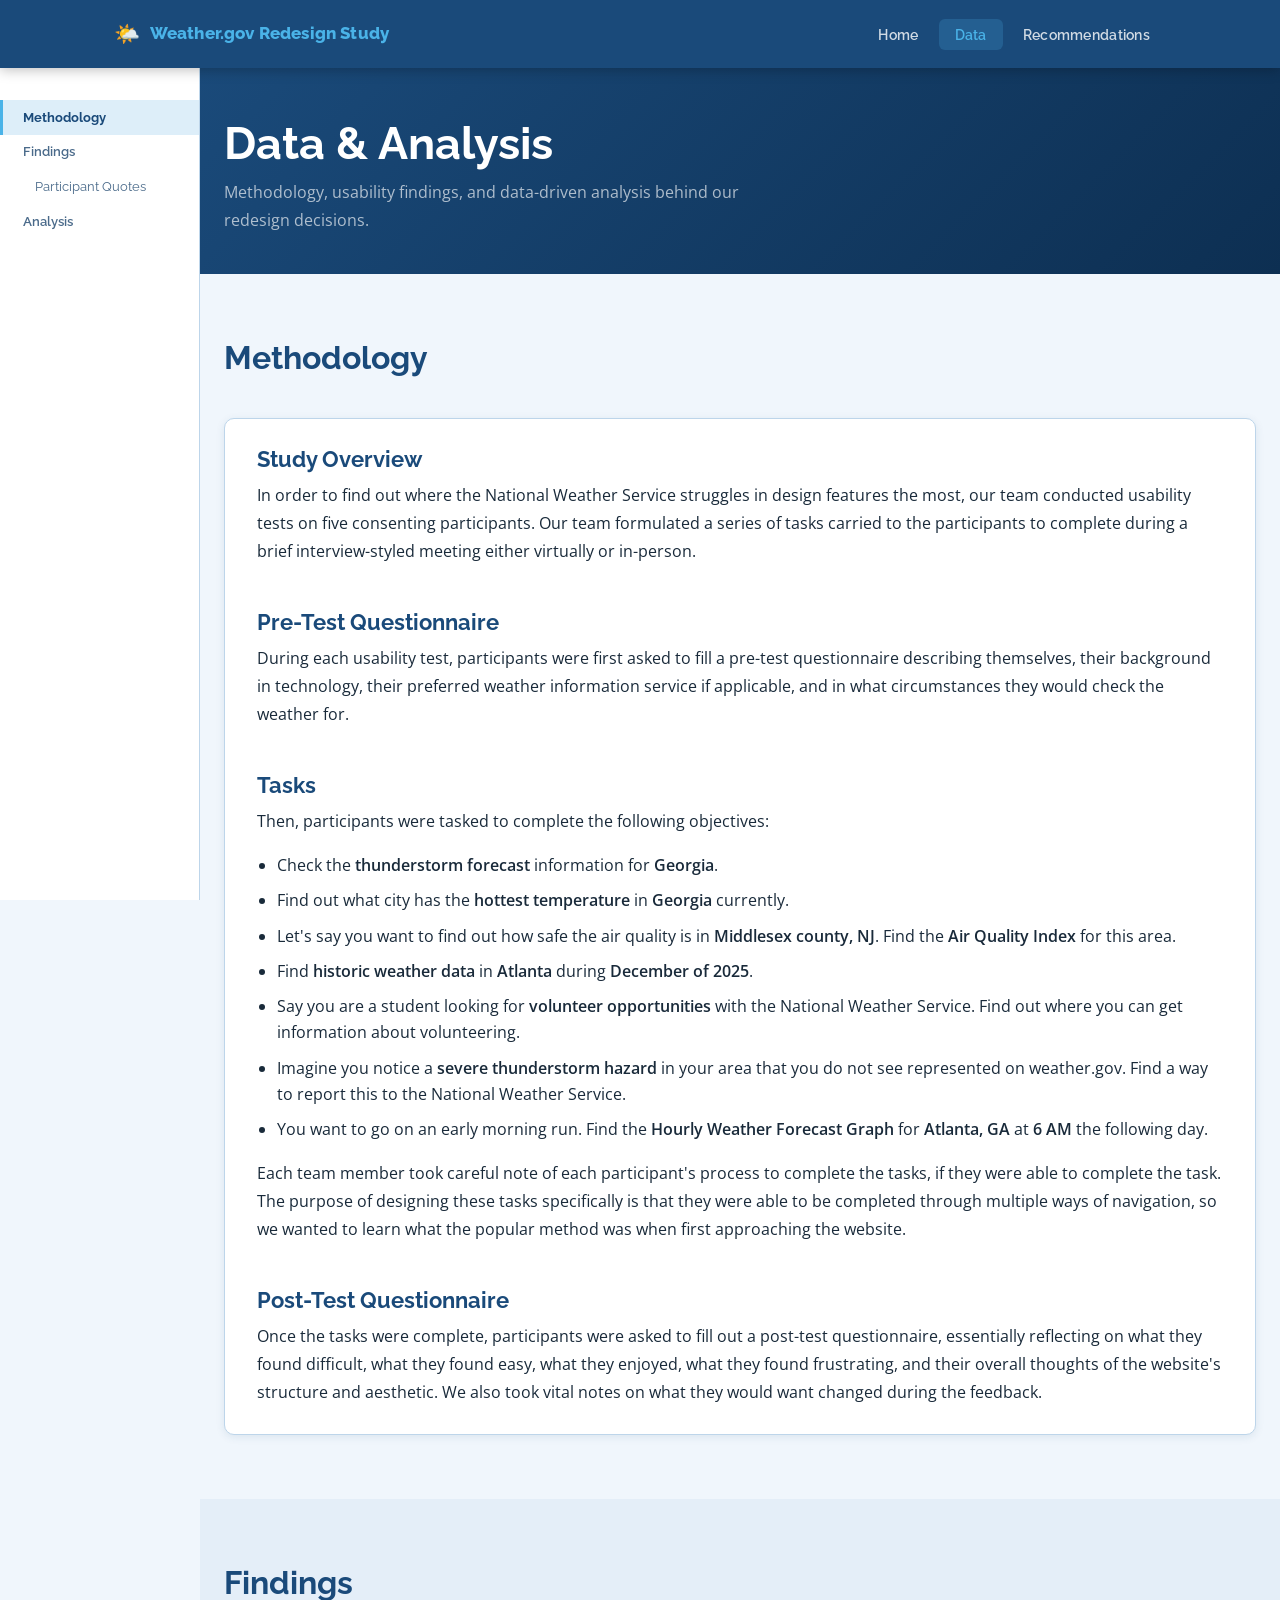
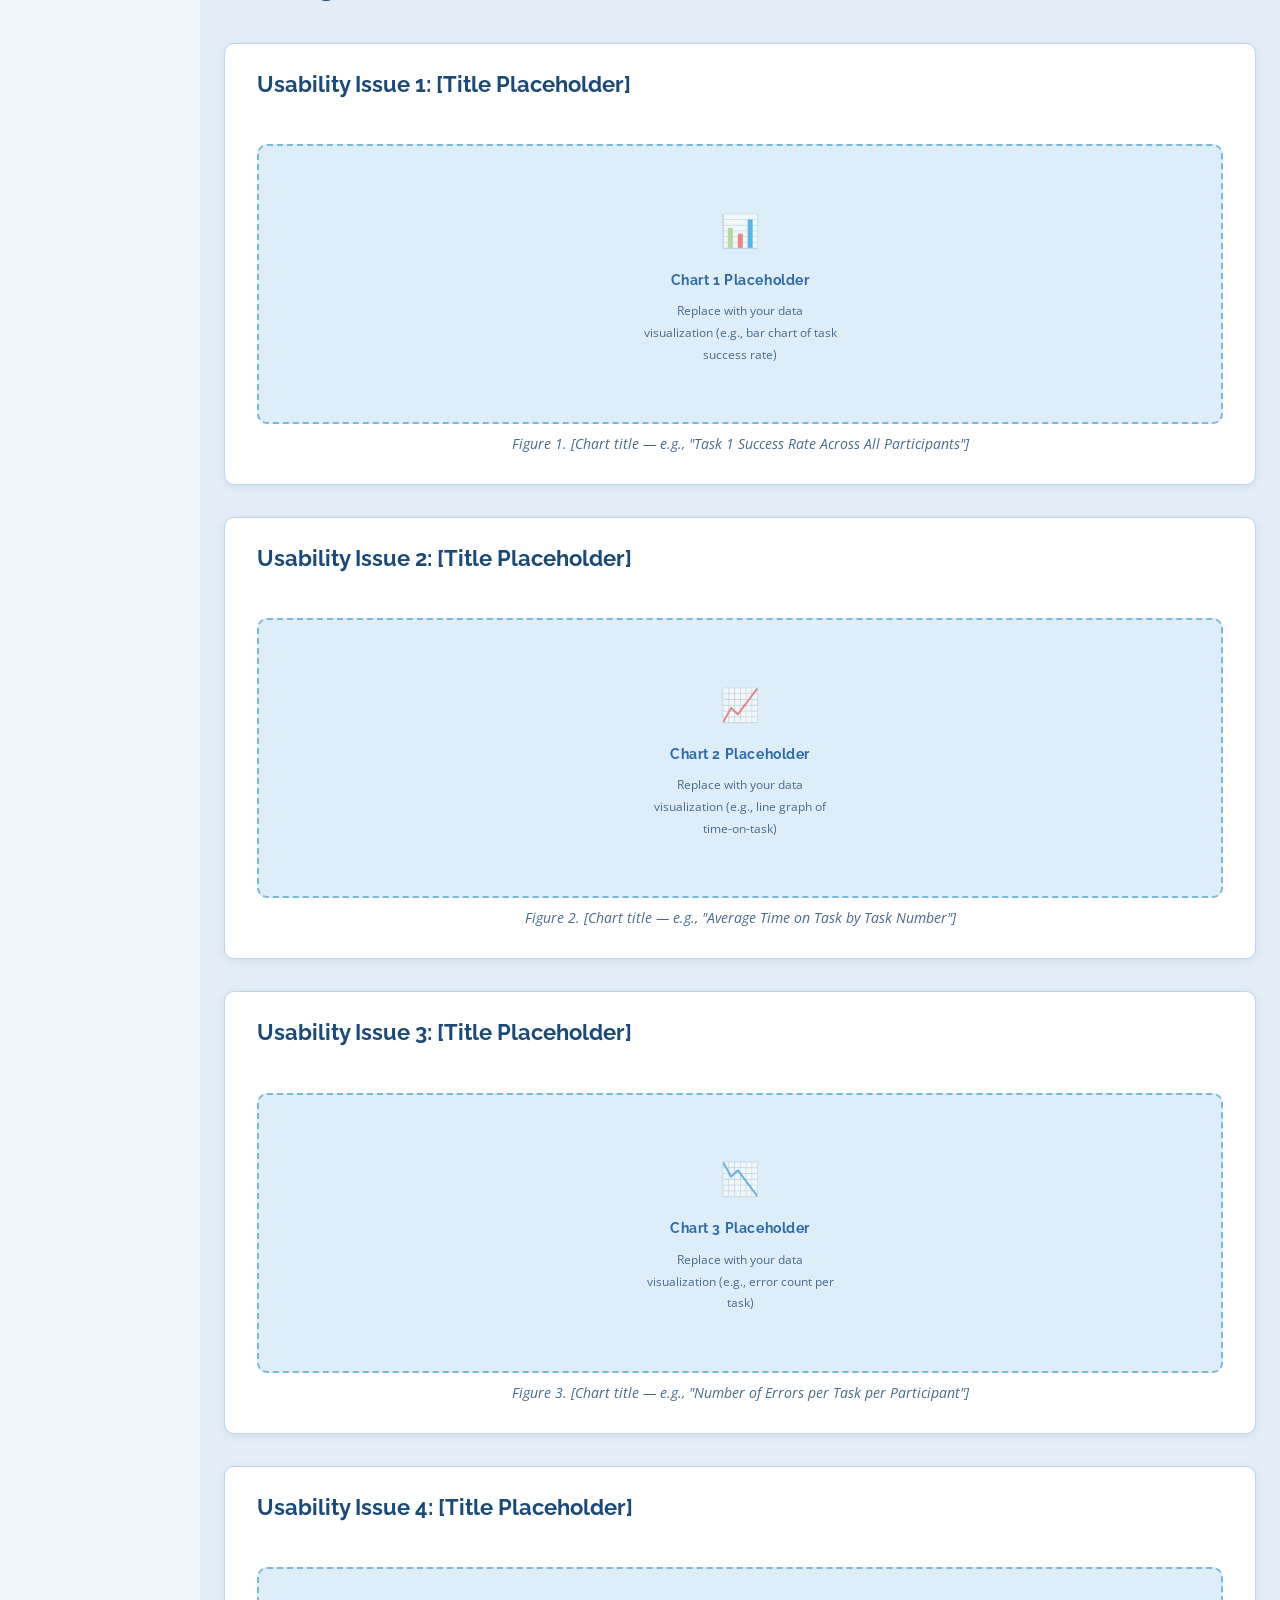
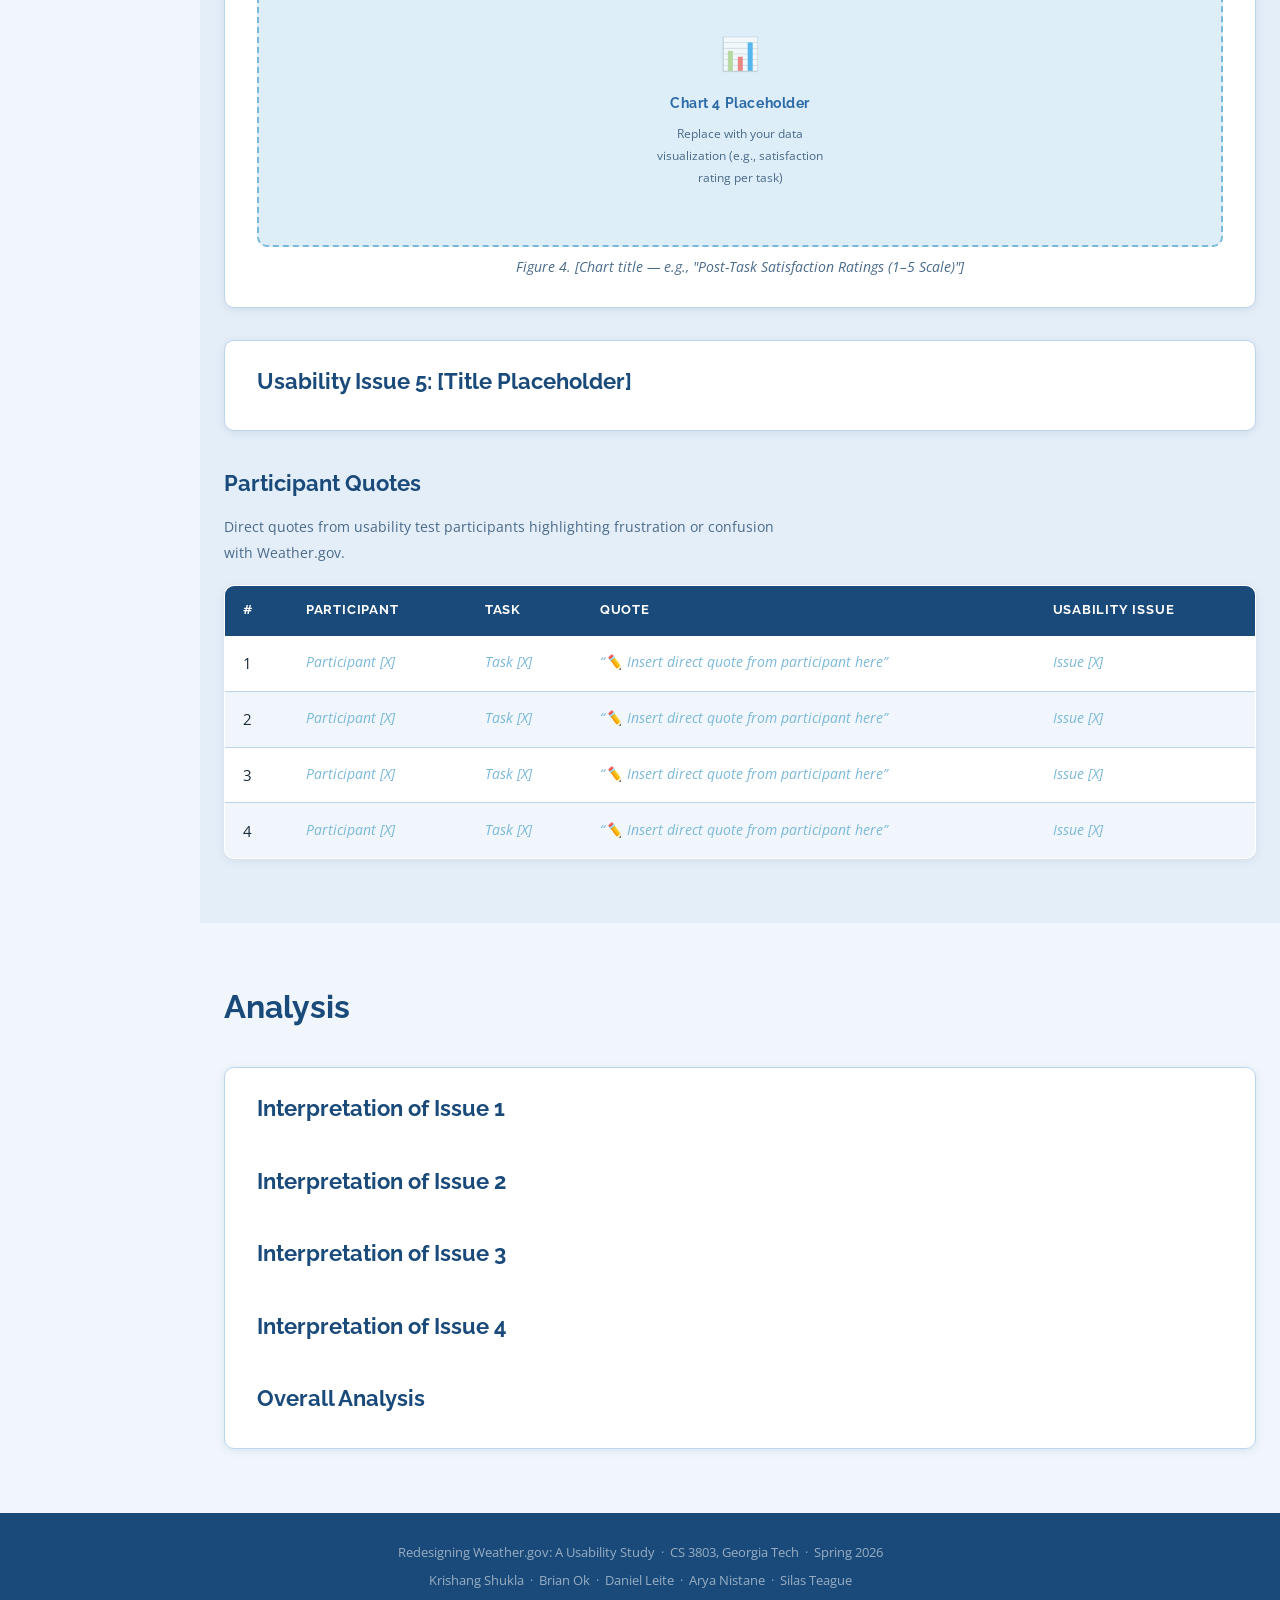
==== commit faba4043: "added intro and methodoly text, improve landing card design" ====
--- a/data.html
+++ b/data.html
@@ -29,13 +29,10 @@
        LEFT SIDENAV
   ====================================================== -->
   <aside class="sidenav" aria-label="Page sections">
-    <div class="sidenav__title">On this page</div>
     <ul class="sidenav__list">
       <li><a href="#methodology" data-section="methodology">Methodology</a></li>
-      <div class="sidenav__divider"></div>
       <li><a href="#findings" data-section="findings">Findings</a></li>
       <li><a href="#quotes" data-section="quotes" style="padding-left:2rem; font-weight:400;">Participant Quotes</a></li>
-      <div class="sidenav__divider"></div>
       <li><a href="#analysis" data-section="analysis">Analysis</a></li>
     </ul>
   </aside>
@@ -66,35 +63,33 @@
 
         <div class="card">
 
-          <!-- ✏️ PARAGRAPH 1: Overview — number of participants, demographics, testing context. -->
           <h3>Study Overview</h3>
-          <div class="placeholder placeholder--text" aria-label="Methodology paragraph 1 placeholder">
-            ✏️ <strong>Paragraph 1 Placeholder</strong> — Describe the overall study setup. How many participants were recruited? What were their demographics (age range, familiarity with weather apps, etc.)?
-          </div>
-
-          <br>
-
-          <!-- ✏️ PARAGRAPH 2: Tasks assigned to participants. -->
-          <h3>Tasks &amp; Scenarios</h3>
-          <div class="placeholder placeholder--text" aria-label="Methodology paragraph 2 placeholder">
-            ✏️ <strong>Paragraph 2 Placeholder</strong> — Detail the specific tasks you asked participants to complete on Weather.gov. What were the scenarios? How many tasks were there?
-          </div>
-
-          <br>
-
-          <!-- ✏️ PARAGRAPH 3: Pre/post-test questions and tools used. -->
-          <h3>Survey Instruments &amp; Tools</h3>
-          <div class="placeholder placeholder--text" aria-label="Methodology paragraph 3 placeholder">
-            ✏️ <strong>Paragraph 3 Placeholder</strong> — Describe the pre- and post-test questions administered. What tools were used to capture data (e.g., screen recording, think-aloud protocol, timing software)?
-          </div>
-
-          <br>
-
-          <!-- ✏️ PARAGRAPH 4: Metrics tracked during testing. -->
-          <h3>Metrics Tracked</h3>
-          <div class="placeholder placeholder--text" aria-label="Methodology paragraph 4 placeholder">
-            ✏️ <strong>Paragraph 4 Placeholder</strong> — List and briefly explain the metrics you tracked (e.g., task success rate, time-on-task, error count, satisfaction score). Why were these metrics chosen?
-          </div>
+          <p>In order to find out where the National Weather Service struggles in design features the most, our team conducted usability tests on five consenting participants. Our team formulated a series of tasks carried to the participants to complete during a brief interview-styled meeting either virtually or in-person.</p>
+
+          <br>
+
+          <h3>Pre-Test Questionnaire</h3>
+          <p>During each usability test, participants were first asked to fill a pre-test questionnaire describing themselves, their background in technology, their preferred weather information service if applicable, and in what circumstances they would check the weather for.</p>
+
+          <br>
+
+          <h3>Tasks</h3>
+          <p>Then, participants were tasked to complete the following objectives:</p>
+          <ul>
+            <li>Check the <strong>thunderstorm forecast</strong> information for <strong>Georgia</strong>.</li>
+            <li>Find out what city has the <strong>hottest temperature</strong> in <strong>Georgia</strong> currently.</li>
+            <li>Let's say you want to find out how safe the air quality is in <strong>Middlesex county, NJ</strong>. Find the <strong>Air Quality Index</strong> for this area.</li>
+            <li>Find <strong>historic weather data</strong> in <strong>Atlanta</strong> during <strong>December of 2025</strong>.</li>
+            <li>Say you are a student looking for <strong>volunteer opportunities</strong> with the National Weather Service. Find out where you can get information about volunteering.</li>
+            <li>Imagine you notice a <strong>severe thunderstorm hazard</strong> in your area that you do not see represented on weather.gov. Find a way to report this to the National Weather Service.</li>
+            <li>You want to go on an early morning run. Find the <strong>Hourly Weather Forecast Graph</strong> for <strong>Atlanta, GA</strong> at <strong>6 AM</strong> the following day.</li>
+          </ul>
+          <p>Each team member took careful note of each participant's process to complete the tasks, if they were able to complete the task. The purpose of designing these tasks specifically is that they were able to be completed through multiple ways of navigation, so we wanted to learn what the popular method was when first approaching the website.</p>
+
+          <br>
+
+          <h3>Post-Test Questionnaire</h3>
+          <p>Once the tasks were complete, participants were asked to fill out a post-test questionnaire, essentially reflecting on what they found difficult, what they found easy, what they enjoyed, what they found frustrating, and their overall thoughts of the website's structure and aesthetic. We also took vital notes on what they would want changed during the feedback.</p>
 
         </div>
       </div>
@@ -113,9 +108,7 @@
         <!-- ---- Usability Issue 1 ---- -->
         <div class="card" style="margin-bottom: 2rem;">
           <h3>Usability Issue 1: [Title Placeholder]</h3>
-          <div class="placeholder placeholder--text" aria-label="Findings paragraph 1 placeholder">
-            ✏️ <strong>Paragraph 1 Placeholder</strong> — Describe the first usability issue discovered. What was the problem? Which task(s) revealed it? What did participants do or say?
-          </div>
+          <p></p>
           <br>
           <figure>
             <div class="placeholder placeholder--chart" role="img" aria-label="Chart 1 placeholder">
@@ -130,9 +123,7 @@
         <!-- ---- Usability Issue 2 ---- -->
         <div class="card" style="margin-bottom: 2rem;">
           <h3>Usability Issue 2: [Title Placeholder]</h3>
-          <div class="placeholder placeholder--text" aria-label="Findings paragraph 2 placeholder">
-            ✏️ <strong>Paragraph 2 Placeholder</strong> — Describe the second usability issue. Include relevant data points and participant observations.
-          </div>
+          <p></p>
           <br>
           <figure>
             <div class="placeholder placeholder--chart" role="img" aria-label="Chart 2 placeholder">
@@ -147,9 +138,7 @@
         <!-- ---- Usability Issue 3 ---- -->
         <div class="card" style="margin-bottom: 2rem;">
           <h3>Usability Issue 3: [Title Placeholder]</h3>
-          <div class="placeholder placeholder--text" aria-label="Findings paragraph 3 placeholder">
-            ✏️ <strong>Paragraph 3 Placeholder</strong> — Describe the third usability issue. What patterns emerged? What data supports this finding?
-          </div>
+          <p></p>
           <br>
           <figure>
             <div class="placeholder placeholder--chart" role="img" aria-label="Chart 3 placeholder">
@@ -164,9 +153,7 @@
         <!-- ---- Usability Issue 4 ---- -->
         <div class="card" style="margin-bottom: 2rem;">
           <h3>Usability Issue 4: [Title Placeholder]</h3>
-          <div class="placeholder placeholder--text" aria-label="Findings paragraph 4 placeholder">
-            ✏️ <strong>Paragraph 4 Placeholder</strong> — Describe the fourth usability issue. Reference your data and connect it to specific UI components on Weather.gov.
-          </div>
+          <p></p>
           <br>
           <figure>
             <div class="placeholder placeholder--chart" role="img" aria-label="Chart 4 placeholder">
@@ -181,9 +168,7 @@
         <!-- ---- Usability Issue 5 (Optional) ---- -->
         <div class="card" style="margin-bottom: 2rem;">
           <h3>Usability Issue 5: [Title Placeholder]</h3>
-          <div class="placeholder placeholder--text" aria-label="Findings paragraph 5 placeholder">
-            ✏️ <strong>Paragraph 5 Placeholder</strong> — Describe the fifth usability issue, or use this paragraph as a synthesis of the findings. What overarching patterns did the data reveal?
-          </div>
+          <p></p>
         </div>
 
         <!-- ---- Participant Quotes Table ---- -->
@@ -252,41 +237,31 @@
 
           <!-- ✏️ PARAGRAPH 1 -->
           <h3>Interpretation of Issue 1</h3>
-          <div class="placeholder placeholder--text" aria-label="Analysis paragraph 1 placeholder">
-            ✏️ <strong>Paragraph 1 Placeholder</strong> — Interpret usability issue 1. Use quantitative data (e.g., "4 out of 5 participants failed...") and qualitative data. Name the specific UI component on Weather.gov that caused the issue, and explain what your redesign changes and why. Reference Figure 1 if applicable.
-          </div>
+          <p></p>
 
           <br>
 
           <!-- ✏️ PARAGRAPH 2 -->
           <h3>Interpretation of Issue 2</h3>
-          <div class="placeholder placeholder--text" aria-label="Analysis paragraph 2 placeholder">
-            ✏️ <strong>Paragraph 2 Placeholder</strong> — Interpret usability issue 2. Connect the specific data points from your findings to a concrete UI problem, and explain how your redesign addresses it. Reference Figure 2 if applicable.
-          </div>
+          <p></p>
 
           <br>
 
           <!-- ✏️ PARAGRAPH 3 -->
           <h3>Interpretation of Issue 3</h3>
-          <div class="placeholder placeholder--text" aria-label="Analysis paragraph 3 placeholder">
-            ✏️ <strong>Paragraph 3 Placeholder</strong> — Interpret usability issue 3. Use participant quotes from the table above to support your analysis. Name the UI component and describe your redesign decision.
-          </div>
+          <p></p>
 
           <br>
 
           <!-- ✏️ PARAGRAPH 4 -->
           <h3>Interpretation of Issue 4</h3>
-          <div class="placeholder placeholder--text" aria-label="Analysis paragraph 4 placeholder">
-            ✏️ <strong>Paragraph 4 Placeholder</strong> — Interpret usability issue 4. Use both quantitative and qualitative data. Reference Figure 4 if applicable and describe what specific change you made in the prototype.
-          </div>
+          <p></p>
 
           <br>
 
           <!-- ✏️ PARAGRAPH 5 -->
           <h3>Overall Analysis</h3>
-          <div class="placeholder placeholder--text" aria-label="Analysis paragraph 5 placeholder">
-            ✏️ <strong>Paragraph 5 Placeholder</strong> — Provide a synthesis of the analysis. What do all the findings together tell you about Weather.gov's core usability problems? How does the data collectively justify your redesign approach?
-          </div>
+          <p></p>
 
         </div>
       </div>
--- a/styles.css
+++ b/styles.css
@@ -378,6 +378,23 @@
   border-color: #c0d9ed;
 }
 
+/* ---------- Text inside cards — full width ---------- */
+.card p { max-width: none; }
+
+/* ---------- Lists inside cards ---------- */
+.card ul {
+  margin: 0.5rem 0 1rem 1.25rem;
+  padding: 0;
+}
+
+.card ul li {
+  margin-bottom: 0.55rem;
+  line-height: 1.65;
+  color: var(--text);
+}
+
+.card ul li:last-child { margin-bottom: 0; }
+
 /* ---------- Grid Layouts ---------- */
 .grid-2 {
   display: grid;
@@ -651,19 +668,30 @@
 .hero-fs__right {}
 
 .hero-fs__summary-card {
-  background: rgba(255, 255, 255, 0.07);
-  border: 1px solid rgba(255, 255, 255, 0.14);
+  background: rgba(255, 255, 255, 0.10);
+  border: 1px solid rgba(74, 179, 232, 0.35);
+  border-left: 4px solid var(--accent);
   border-radius: var(--radius);
-  padding: 2rem 2.25rem;
-  backdrop-filter: blur(6px);
-  -webkit-backdrop-filter: blur(6px);
-  max-height: 70vh;
-  overflow-y: auto;
-  scrollbar-width: thin;
-  scrollbar-color: rgba(255,255,255,0.2) transparent;
+  padding: 1.5rem 1.75rem;
+  backdrop-filter: blur(8px);
+  -webkit-backdrop-filter: blur(8px);
+  box-shadow: 0 4px 24px rgba(0, 0, 0, 0.25), inset 0 0 40px rgba(74, 179, 232, 0.05);
 }
 
 /* h2 is now outside the card; see .hero-fs__summary-heading above */
+
+/* Paragraph text inside the dark hero summary card */
+.hero-fs__summary-card p {
+  color: rgba(255, 255, 255, 0.92);
+  font-size: 0.82rem;
+  line-height: 1.65;
+  margin-bottom: 0.65rem;
+  max-width: none;
+}
+
+.hero-fs__summary-card p:last-child {
+  margin-bottom: 0;
+}
 
 /* Summary heading sits above the card, not inside it */
 .hero-fs__summary-heading {
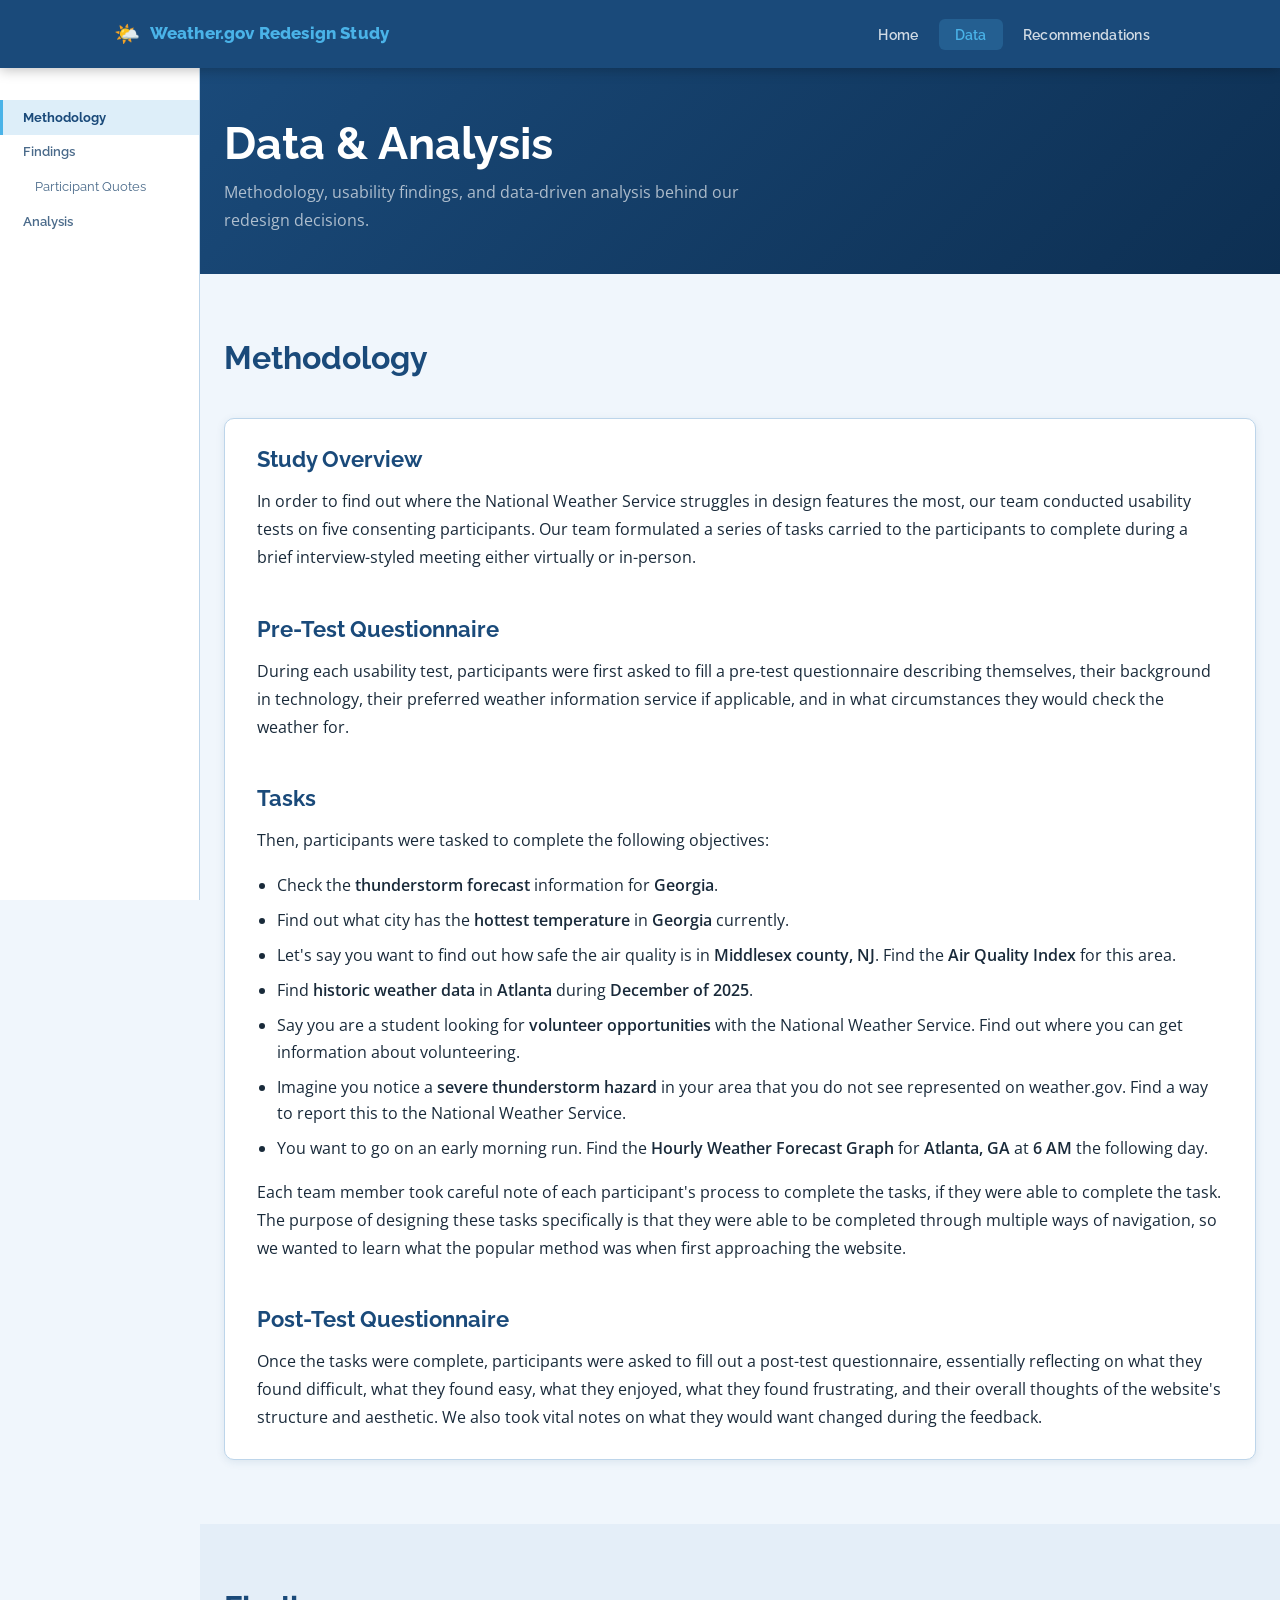
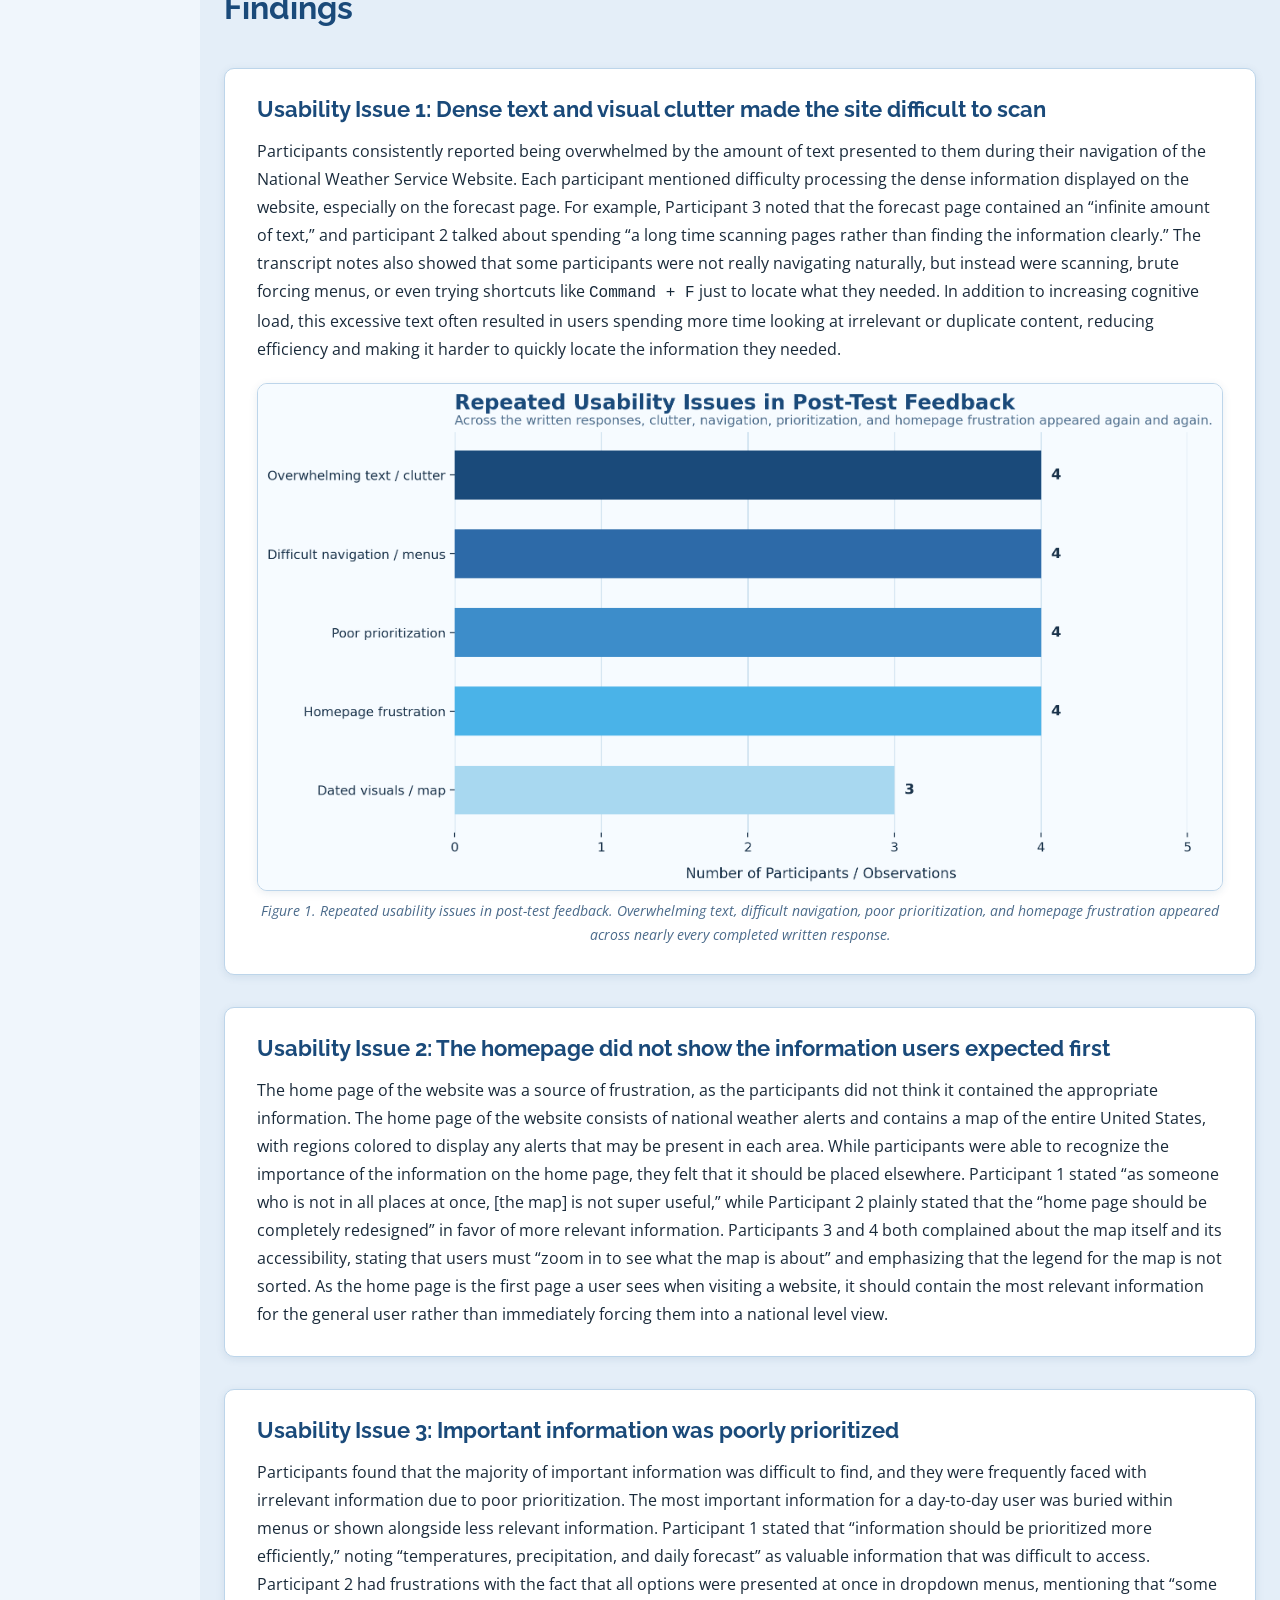
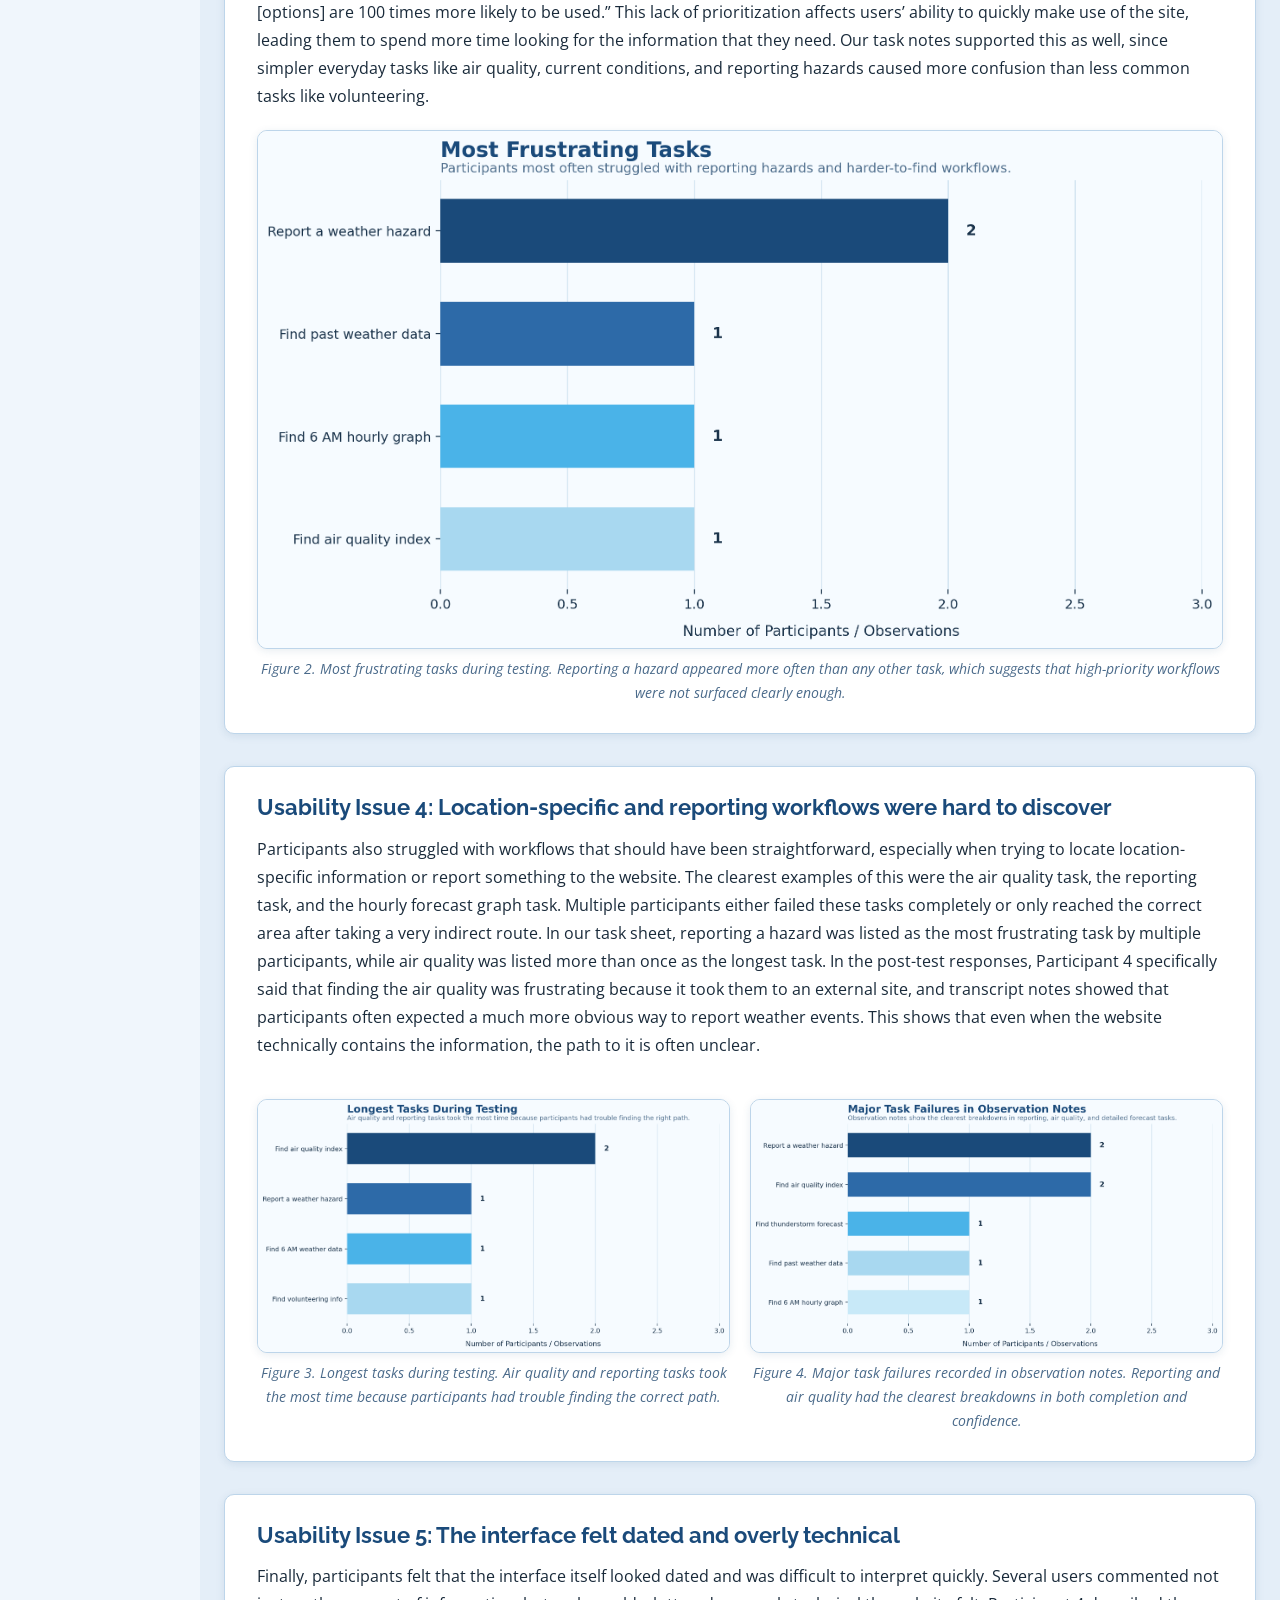
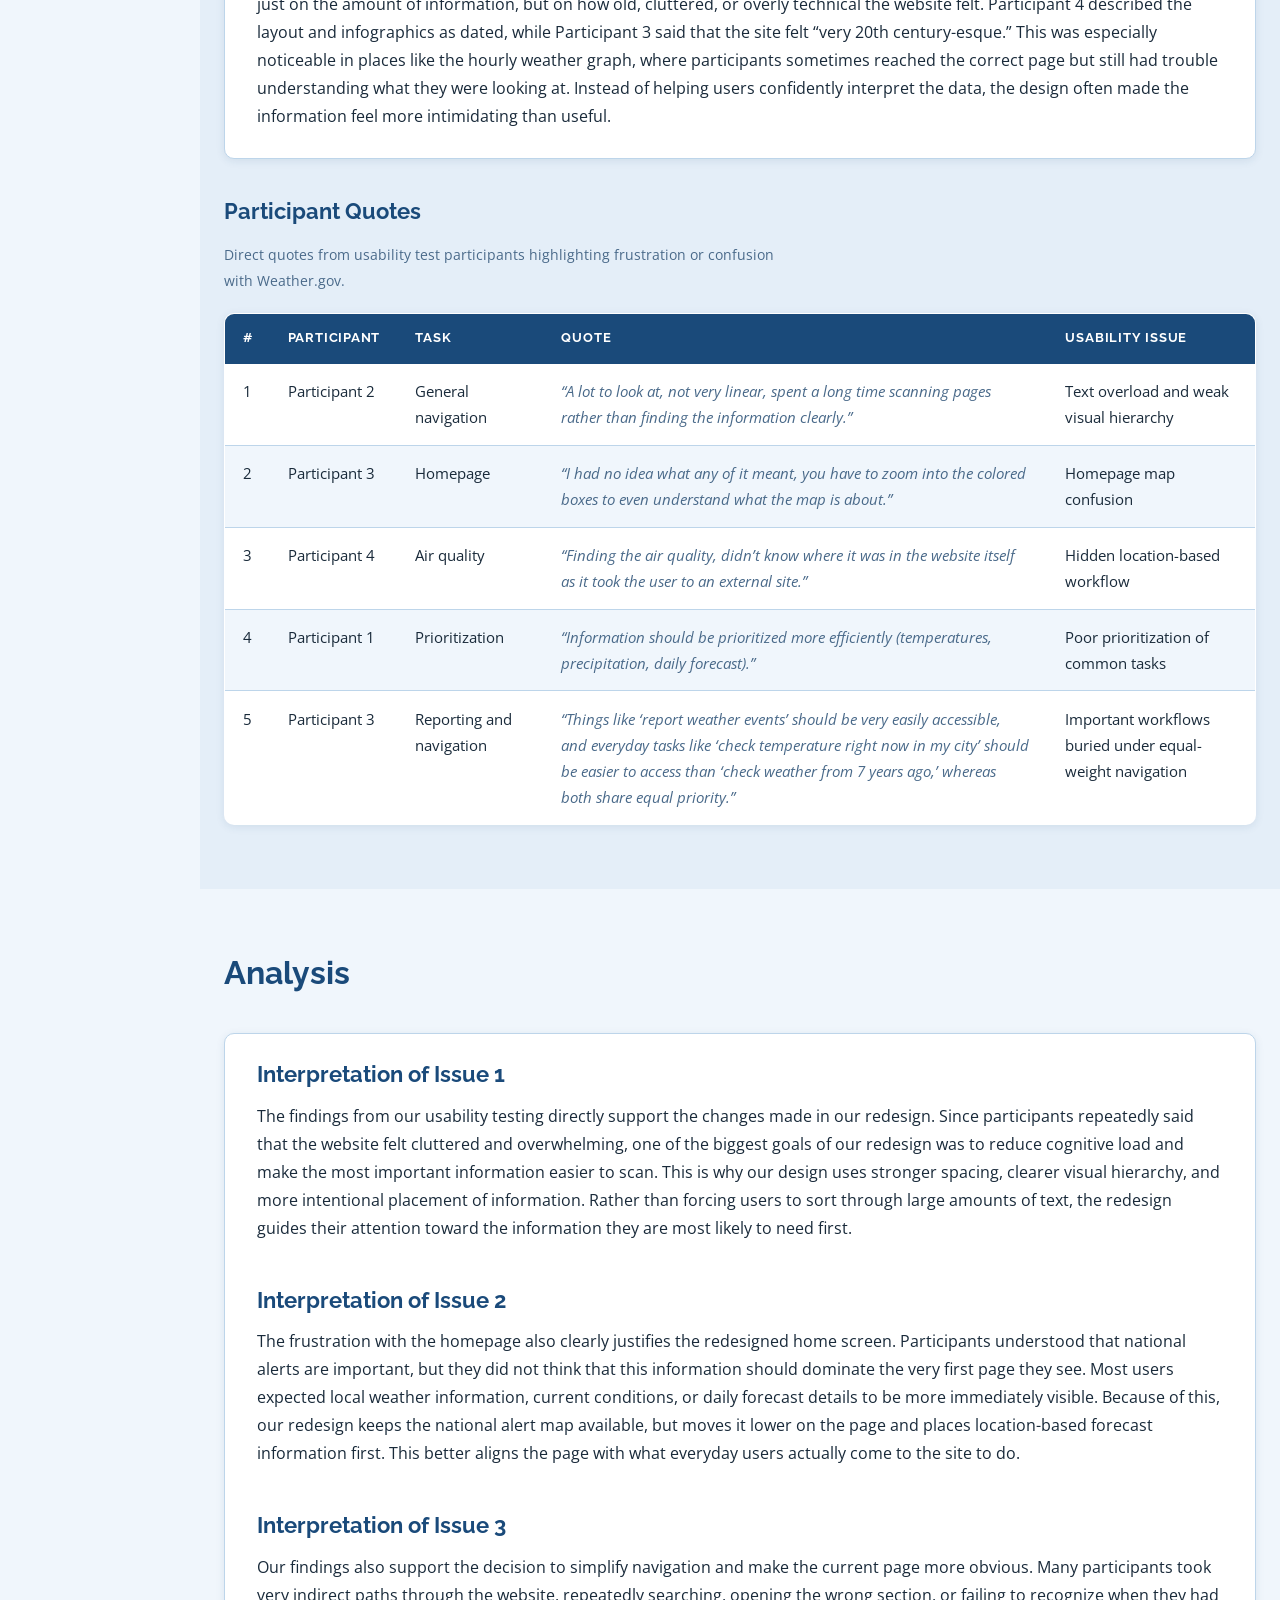
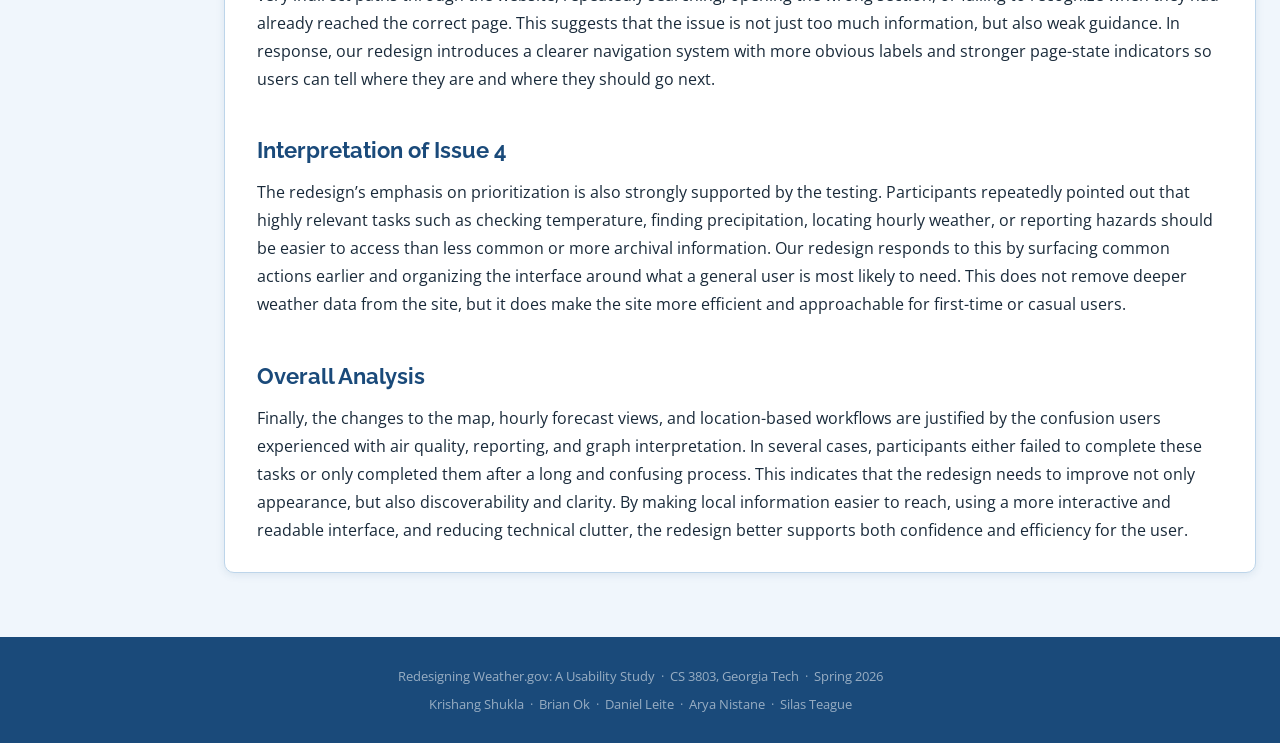
==== commit 2c184aca: "analysis, images, etc" ====
--- a/data.html
+++ b/data.html
@@ -107,68 +107,50 @@
 
         <!-- ---- Usability Issue 1 ---- -->
         <div class="card" style="margin-bottom: 2rem;">
-          <h3>Usability Issue 1: [Title Placeholder]</h3>
-          <p></p>
-          <br>
-          <figure>
-            <div class="placeholder placeholder--chart" role="img" aria-label="Chart 1 placeholder">
-              <span class="placeholder__icon">📊</span>
-              <span class="placeholder__label">Chart 1 Placeholder</span>
-              <span class="placeholder__hint">Replace with your data visualization (e.g., bar chart of task success rate)</span>
-            </div>
-            <figcaption>Figure 1. [Chart title — e.g., "Task 1 Success Rate Across All Participants"]</figcaption>
+          <h3>Usability Issue 1: Dense text and visual clutter made the site difficult to scan</h3>
+          <p>Participants consistently reported being overwhelmed by the amount of text presented to them during their navigation of the National Weather Service Website. Each participant mentioned difficulty processing the dense information displayed on the website, especially on the forecast page. For example, Participant 3 noted that the forecast page contained an “infinite amount of text,” and participant 2 talked about spending “a long time scanning pages rather than finding the information clearly.” The transcript notes also showed that some participants were not really navigating naturally, but instead were scanning, brute forcing menus, or even trying shortcuts like <code>Command + F</code> just to locate what they needed. In addition to increasing cognitive load, this excessive text often resulted in users spending more time looking at irrelevant or duplicate content, reducing efficiency and making it harder to quickly locate the information they needed.</p>
+          <figure class="chart-figure">
+            <img class="figure-img" src="assets/charts/issue-frequency.png" alt="Horizontal bar chart showing repeated usability issues in post-test feedback. Overwhelming text, difficult navigation, poor prioritization, and homepage frustration each appeared four times, while dated visuals appeared three times." />
+            <figcaption>Figure 1. Repeated usability issues in post-test feedback. Overwhelming text, difficult navigation, poor prioritization, and homepage frustration appeared across nearly every completed written response.</figcaption>
           </figure>
         </div>
 
         <!-- ---- Usability Issue 2 ---- -->
         <div class="card" style="margin-bottom: 2rem;">
-          <h3>Usability Issue 2: [Title Placeholder]</h3>
-          <p></p>
-          <br>
-          <figure>
-            <div class="placeholder placeholder--chart" role="img" aria-label="Chart 2 placeholder">
-              <span class="placeholder__icon">📈</span>
-              <span class="placeholder__label">Chart 2 Placeholder</span>
-              <span class="placeholder__hint">Replace with your data visualization (e.g., line graph of time-on-task)</span>
-            </div>
-            <figcaption>Figure 2. [Chart title — e.g., "Average Time on Task by Task Number"]</figcaption>
+          <h3>Usability Issue 2: The homepage did not show the information users expected first</h3>
+          <p>The home page of the website was a source of frustration, as the participants did not think it contained the appropriate information. The home page of the website consists of national weather alerts and contains a map of the entire United States, with regions colored to display any alerts that may be present in each area. While participants were able to recognize the importance of the information on the home page, they felt that it should be placed elsewhere. Participant 1 stated “as someone who is not in all places at once, [the map] is not super useful,” while Participant 2 plainly stated that the “home page should be completely redesigned” in favor of more relevant information. Participants 3 and 4 both complained about the map itself and its accessibility, stating that users must “zoom in to see what the map is about” and emphasizing that the legend for the map is not sorted. As the home page is the first page a user sees when visiting a website, it should contain the most relevant information for the general user rather than immediately forcing them into a national level view.</p>
+        </div>
+
+        <!-- ---- Usability Issue 3 ---- -->
+        <div class="card" style="margin-bottom: 2rem;">
+          <h3>Usability Issue 3: Important information was poorly prioritized</h3>
+          <p>Participants found that the majority of important information was difficult to find, and they were frequently faced with irrelevant information due to poor prioritization. The most important information for a day-to-day user was buried within menus or shown alongside less relevant information. Participant 1 stated that “information should be prioritized more efficiently,” noting “temperatures, precipitation, and daily forecast” as valuable information that was difficult to access. Participant 2 had frustrations with the fact that all options were presented at once in dropdown menus, mentioning that “some [options] are 100 times more likely to be used.” This lack of prioritization affects users’ ability to quickly make use of the site, leading them to spend more time looking for the information that they need. Our task notes supported this as well, since simpler everyday tasks like air quality, current conditions, and reporting hazards caused more confusion than less common tasks like volunteering.</p>
+          <figure class="chart-figure">
+            <img class="figure-img" src="assets/charts/most-frustrating-tasks.png" alt="Horizontal bar chart showing the most frustrating tasks. Reporting a weather hazard appears twice, while finding past weather data, finding the 6 AM hourly graph, and finding the air quality index each appear once." />
+            <figcaption>Figure 2. Most frustrating tasks during testing. Reporting a hazard appeared more often than any other task, which suggests that high-priority workflows were not surfaced clearly enough.</figcaption>
           </figure>
         </div>
 
-        <!-- ---- Usability Issue 3 ---- -->
-        <div class="card" style="margin-bottom: 2rem;">
-          <h3>Usability Issue 3: [Title Placeholder]</h3>
-          <p></p>
-          <br>
-          <figure>
-            <div class="placeholder placeholder--chart" role="img" aria-label="Chart 3 placeholder">
-              <span class="placeholder__icon">📉</span>
-              <span class="placeholder__label">Chart 3 Placeholder</span>
-              <span class="placeholder__hint">Replace with your data visualization (e.g., error count per task)</span>
-            </div>
-            <figcaption>Figure 3. [Chart title — e.g., "Number of Errors per Task per Participant"]</figcaption>
-          </figure>
-        </div>
-
         <!-- ---- Usability Issue 4 ---- -->
         <div class="card" style="margin-bottom: 2rem;">
-          <h3>Usability Issue 4: [Title Placeholder]</h3>
-          <p></p>
-          <br>
-          <figure>
-            <div class="placeholder placeholder--chart" role="img" aria-label="Chart 4 placeholder">
-              <span class="placeholder__icon">📊</span>
-              <span class="placeholder__label">Chart 4 Placeholder</span>
-              <span class="placeholder__hint">Replace with your data visualization (e.g., satisfaction rating per task)</span>
-            </div>
-            <figcaption>Figure 4. [Chart title — e.g., "Post-Task Satisfaction Ratings (1–5 Scale)"]</figcaption>
-          </figure>
-        </div>
-
-        <!-- ---- Usability Issue 5 (Optional) ---- -->
-        <div class="card" style="margin-bottom: 2rem;">
-          <h3>Usability Issue 5: [Title Placeholder]</h3>
-          <p></p>
+          <h3>Usability Issue 4: Location-specific and reporting workflows were hard to discover</h3>
+          <p>Participants also struggled with workflows that should have been straightforward, especially when trying to locate location-specific information or report something to the website. The clearest examples of this were the air quality task, the reporting task, and the hourly forecast graph task. Multiple participants either failed these tasks completely or only reached the correct area after taking a very indirect route. In our task sheet, reporting a hazard was listed as the most frustrating task by multiple participants, while air quality was listed more than once as the longest task. In the post-test responses, Participant 4 specifically said that finding the air quality was frustrating because it took them to an external site, and transcript notes showed that participants often expected a much more obvious way to report weather events. This shows that even when the website technically contains the information, the path to it is often unclear.</p>
+          <div class="chart-grid">
+            <figure class="chart-figure">
+              <img class="figure-img" src="assets/charts/longest-tasks.png" alt="Horizontal bar chart showing the longest tasks. Air quality appears twice, while reporting a weather hazard, finding the 6 AM weather data, and finding volunteering information each appear once." />
+              <figcaption>Figure 3. Longest tasks during testing. Air quality and reporting tasks took the most time because participants had trouble finding the correct path.</figcaption>
+            </figure>
+            <figure class="chart-figure">
+              <img class="figure-img" src="assets/charts/task-failures.png" alt="Horizontal bar chart showing major failures from observation notes. Reporting a weather hazard and finding the air quality index each appear twice, while thunderstorm forecast, past weather, and the 6 AM hourly graph each appear once." />
+              <figcaption>Figure 4. Major task failures recorded in observation notes. Reporting and air quality had the clearest breakdowns in both completion and confidence.</figcaption>
+            </figure>
+          </div>
+        </div>
+
+        <!-- ---- Usability Issue 5 ---- -->
+        <div class="card" style="margin-bottom: 2rem;">
+          <h3>Usability Issue 5: The interface felt dated and overly technical</h3>
+          <p>Finally, participants felt that the interface itself looked dated and was difficult to interpret quickly. Several users commented not just on the amount of information, but on how old, cluttered, or overly technical the website felt. Participant 4 described the layout and infographics as dated, while Participant 3 said that the site felt “very 20th century-esque.” This was especially noticeable in places like the hourly weather graph, where participants sometimes reached the correct page but still had trouble understanding what they were looking at. Instead of helping users confidently interpret the data, the design often made the information feel more intimidating than useful.</p>
         </div>
 
         <!-- ---- Participant Quotes Table ---- -->
@@ -190,31 +172,38 @@
             <tbody>
               <tr>
                 <td>1</td>
-                <td class="ph-cell">Participant [X]</td>
-                <td class="ph-cell">Task [X]</td>
-                <td class="ph-cell quote-cell">✏️ Insert direct quote from participant here</td>
-                <td class="ph-cell">Issue [X]</td>
+                <td>Participant 2</td>
+                <td>General navigation</td>
+                <td class="quote-cell">A lot to look at, not very linear, spent a long time scanning pages rather than finding the information clearly.</td>
+                <td>Text overload and weak visual hierarchy</td>
               </tr>
               <tr>
                 <td>2</td>
-                <td class="ph-cell">Participant [X]</td>
-                <td class="ph-cell">Task [X]</td>
-                <td class="ph-cell quote-cell">✏️ Insert direct quote from participant here</td>
-                <td class="ph-cell">Issue [X]</td>
+                <td>Participant 3</td>
+                <td>Homepage</td>
+                <td class="quote-cell">I had no idea what any of it meant, you have to zoom into the colored boxes to even understand what the map is about.</td>
+                <td>Homepage map confusion</td>
               </tr>
               <tr>
                 <td>3</td>
-                <td class="ph-cell">Participant [X]</td>
-                <td class="ph-cell">Task [X]</td>
-                <td class="ph-cell quote-cell">✏️ Insert direct quote from participant here</td>
-                <td class="ph-cell">Issue [X]</td>
+                <td>Participant 4</td>
+                <td>Air quality</td>
+                <td class="quote-cell">Finding the air quality, didn’t know where it was in the website itself as it took the user to an external site.</td>
+                <td>Hidden location-based workflow</td>
               </tr>
               <tr>
                 <td>4</td>
-                <td class="ph-cell">Participant [X]</td>
-                <td class="ph-cell">Task [X]</td>
-                <td class="ph-cell quote-cell">✏️ Insert direct quote from participant here</td>
-                <td class="ph-cell">Issue [X]</td>
+                <td>Participant 1</td>
+                <td>Prioritization</td>
+                <td class="quote-cell">Information should be prioritized more efficiently (temperatures, precipitation, daily forecast).</td>
+                <td>Poor prioritization of common tasks</td>
+              </tr>
+              <tr>
+                <td>5</td>
+                <td>Participant 3</td>
+                <td>Reporting and navigation</td>
+                <td class="quote-cell">Things like ‘report weather events’ should be very easily accessible, and everyday tasks like ‘check temperature right now in my city’ should be easier to access than ‘check weather from 7 years ago,’ whereas both share equal priority.</td>
+                <td>Important workflows buried under equal-weight navigation</td>
               </tr>
             </tbody>
           </table>
@@ -235,33 +224,28 @@
 
         <div class="card">
 
-          <!-- ✏️ PARAGRAPH 1 -->
           <h3>Interpretation of Issue 1</h3>
-          <p></p>
-
-          <br>
-
-          <!-- ✏️ PARAGRAPH 2 -->
+          <p>The findings from our usability testing directly support the changes made in our redesign. Since participants repeatedly said that the website felt cluttered and overwhelming, one of the biggest goals of our redesign was to reduce cognitive load and make the most important information easier to scan. This is why our design uses stronger spacing, clearer visual hierarchy, and more intentional placement of information. Rather than forcing users to sort through large amounts of text, the redesign guides their attention toward the information they are most likely to need first.</p>
+
+          <br>
+
           <h3>Interpretation of Issue 2</h3>
-          <p></p>
-
-          <br>
-
-          <!-- ✏️ PARAGRAPH 3 -->
+          <p>The frustration with the homepage also clearly justifies the redesigned home screen. Participants understood that national alerts are important, but they did not think that this information should dominate the very first page they see. Most users expected local weather information, current conditions, or daily forecast details to be more immediately visible. Because of this, our redesign keeps the national alert map available, but moves it lower on the page and places location-based forecast information first. This better aligns the page with what everyday users actually come to the site to do.</p>
+
+          <br>
+
           <h3>Interpretation of Issue 3</h3>
-          <p></p>
-
-          <br>
-
-          <!-- ✏️ PARAGRAPH 4 -->
+          <p>Our findings also support the decision to simplify navigation and make the current page more obvious. Many participants took very indirect paths through the website, repeatedly searching, opening the wrong section, or failing to recognize when they had already reached the correct page. This suggests that the issue is not just too much information, but also weak guidance. In response, our redesign introduces a clearer navigation system with more obvious labels and stronger page-state indicators so users can tell where they are and where they should go next.</p>
+
+          <br>
+
           <h3>Interpretation of Issue 4</h3>
-          <p></p>
-
-          <br>
-
-          <!-- ✏️ PARAGRAPH 5 -->
+          <p>The redesign’s emphasis on prioritization is also strongly supported by the testing. Participants repeatedly pointed out that highly relevant tasks such as checking temperature, finding precipitation, locating hourly weather, or reporting hazards should be easier to access than less common or more archival information. Our redesign responds to this by surfacing common actions earlier and organizing the interface around what a general user is most likely to need. This does not remove deeper weather data from the site, but it does make the site more efficient and approachable for first-time or casual users.</p>
+
+          <br>
+
           <h3>Overall Analysis</h3>
-          <p></p>
+          <p>Finally, the changes to the map, hourly forecast views, and location-based workflows are justified by the confusion users experienced with air quality, reporting, and graph interpretation. In several cases, participants either failed to complete these tasks or only completed them after a long and confusing process. This indicates that the redesign needs to improve not only appearance, but also discoverability and clarity. By making local information easier to reach, using a more interactive and readable interface, and reducing technical clutter, the redesign better supports both confidence and efficiency for the user.</p>
 
         </div>
       </div>
--- a/styles.css
+++ b/styles.css
@@ -65,7 +65,7 @@
 
 h1 { font-size: clamp(1.9rem, 4vw, 2.8rem); }
 h2 { font-size: clamp(1.4rem, 3vw, 2rem);   margin-bottom: 0.5rem; }
-h3 { font-size: clamp(1.1rem, 2.5vw, 1.35rem); margin-bottom: 0.4rem; }
+h3 { font-size: clamp(1.1rem, 2.5vw, 1.35rem); margin-bottom: 0.8rem; }
 
 p { margin-bottom: 1.1rem; max-width: 72ch; }
 p:last-child { margin-bottom: 0; }
@@ -314,7 +314,7 @@
 }
 
 .summary-card h2 {
-  font-size: 1.1rem;
+  font-size: 1.1 rem;
   text-transform: uppercase;
   letter-spacing: 0.08em;
   color: var(--text-muted);
@@ -450,6 +450,32 @@
   border: 1px solid var(--border);
   border-radius: 0 var(--radius) var(--radius) var(--radius);
   overflow: hidden;
+  background: #f8fbfe;
+}
+
+.comparison-image {
+  width: 100%;
+  height: auto;
+  display: block;
+}
+
+.chart-grid {
+  display: grid;
+  grid-template-columns: 1fr 1fr;
+  gap: 1.25rem;
+  margin-top: 1.25rem;
+}
+
+.chart-figure {
+  margin-top: 1.25rem;
+}
+
+.figure-img {
+  width: 100%;
+  border: 1px solid var(--border);
+  border-radius: var(--radius);
+  box-shadow: var(--shadow-sm);
+  background: var(--white);
 }
 
 /* ---------- Quotes Table ---------- */
@@ -531,6 +557,14 @@
   max-width: 36ch;
 }
 
+.figma-embed-wrap iframe {
+  width: 100%;
+  min-height: 520px;
+  border: 1px solid rgba(0,0,0,0.08);
+  border-radius: 8px;
+  background: var(--white);
+}
+
 /* ---------- Footer ---------- */
 .footer {
   background-color: var(--primary);
@@ -566,15 +600,8 @@
   inset: 0;
   background-size: cover;
   background-position: center;
-  opacity: 0.18;
-  /* placeholder pattern */
-  background-image: repeating-linear-gradient(
-    45deg,
-    transparent,
-    transparent 20px,
-    rgba(74, 179, 232, 0.15) 20px,
-    rgba(74, 179, 232, 0.15) 40px
-  );
+  opacity: 0.16;
+  background-image: url('assets/images/hero-banner.png');
 }
 
 .hero-fs__bg-label {
@@ -683,7 +710,7 @@
 /* Paragraph text inside the dark hero summary card */
 .hero-fs__summary-card p {
   color: rgba(255, 255, 255, 0.92);
-  font-size: 0.82rem;
+  font-size: 0.95rem;
   line-height: 1.65;
   margin-bottom: 0.65rem;
   max-width: none;
@@ -696,7 +723,7 @@
 /* Summary heading sits above the card, not inside it */
 .hero-fs__summary-heading {
   font-family: 'Raleway', sans-serif;
-  font-size: 0.78rem;
+  font-size: 1.2rem;
   font-weight: 800;
   text-transform: uppercase;
   letter-spacing: 0.12em;
@@ -812,7 +839,8 @@
 @media (max-width: 700px) {
   .grid-2,
   .grid-2-1,
-  .before-after-grid {
+  .before-after-grid,
+  .chart-grid {
     grid-template-columns: 1fr;
   }
 
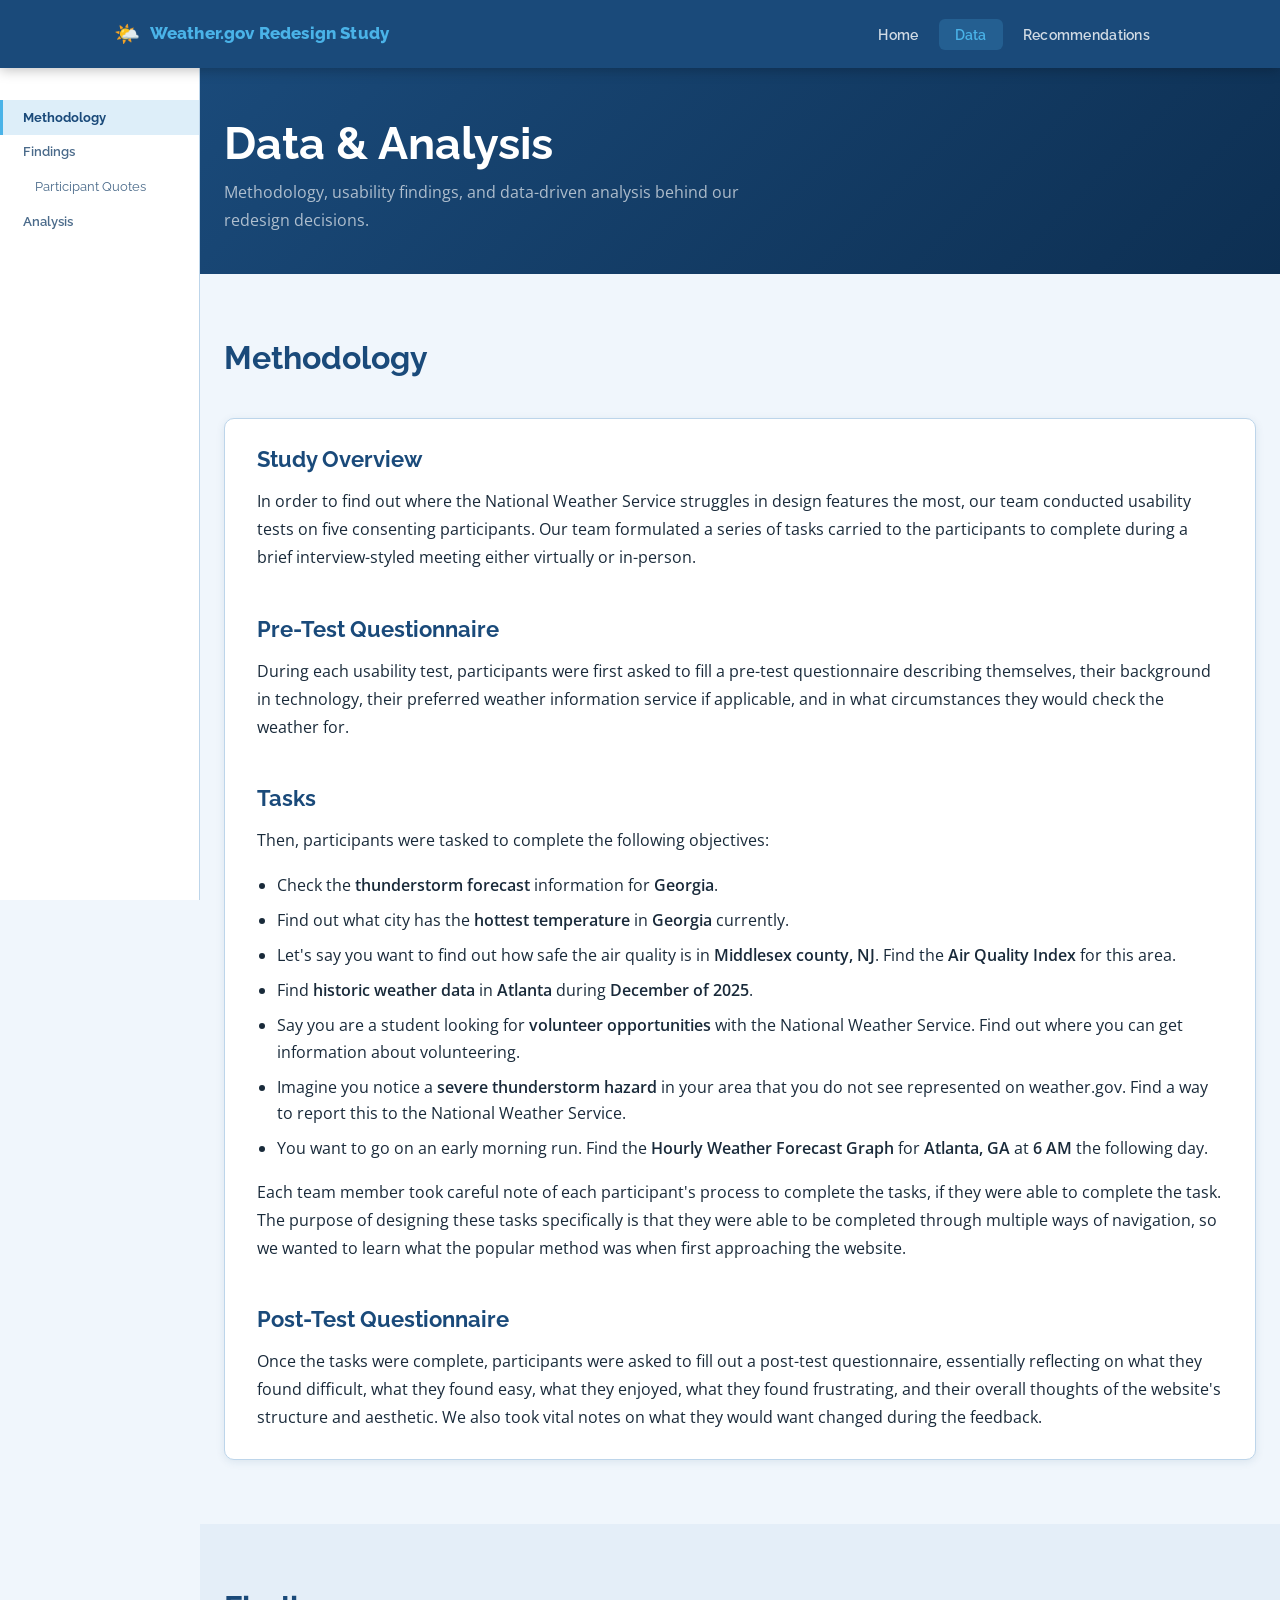
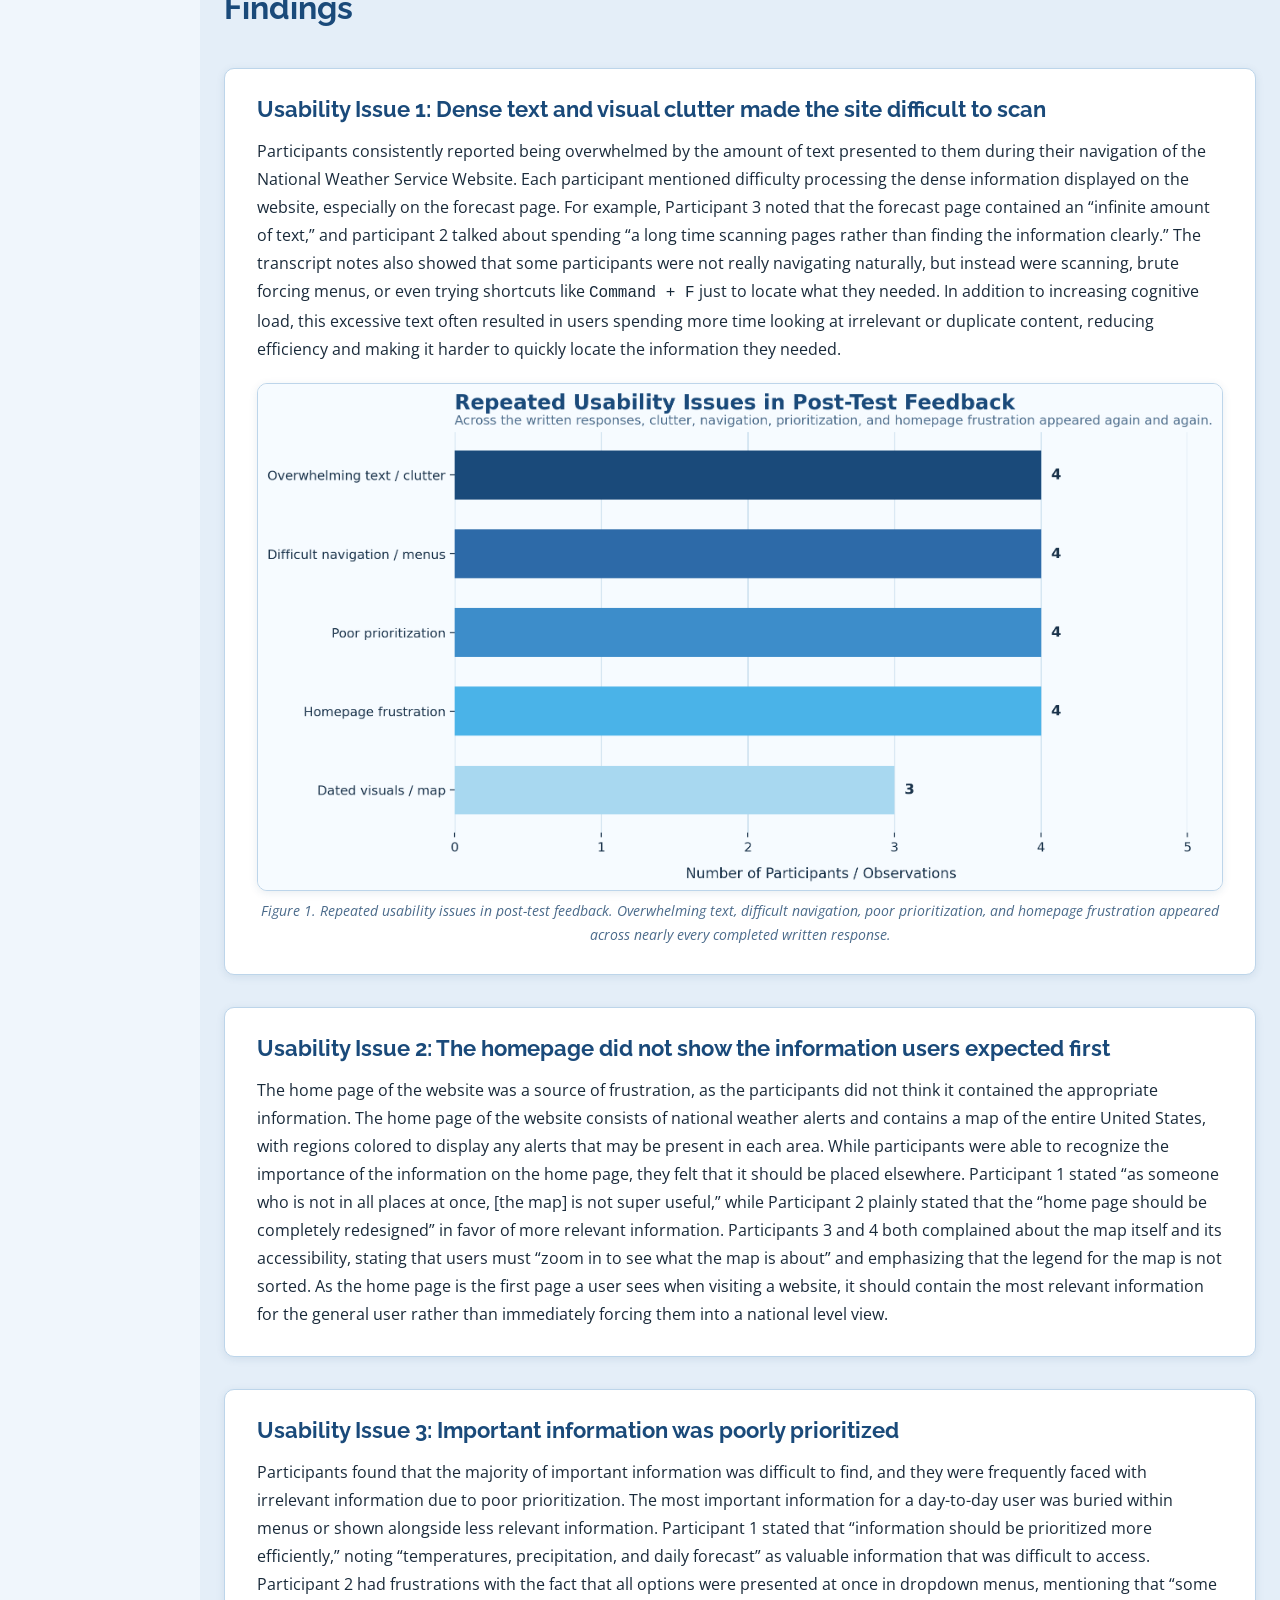
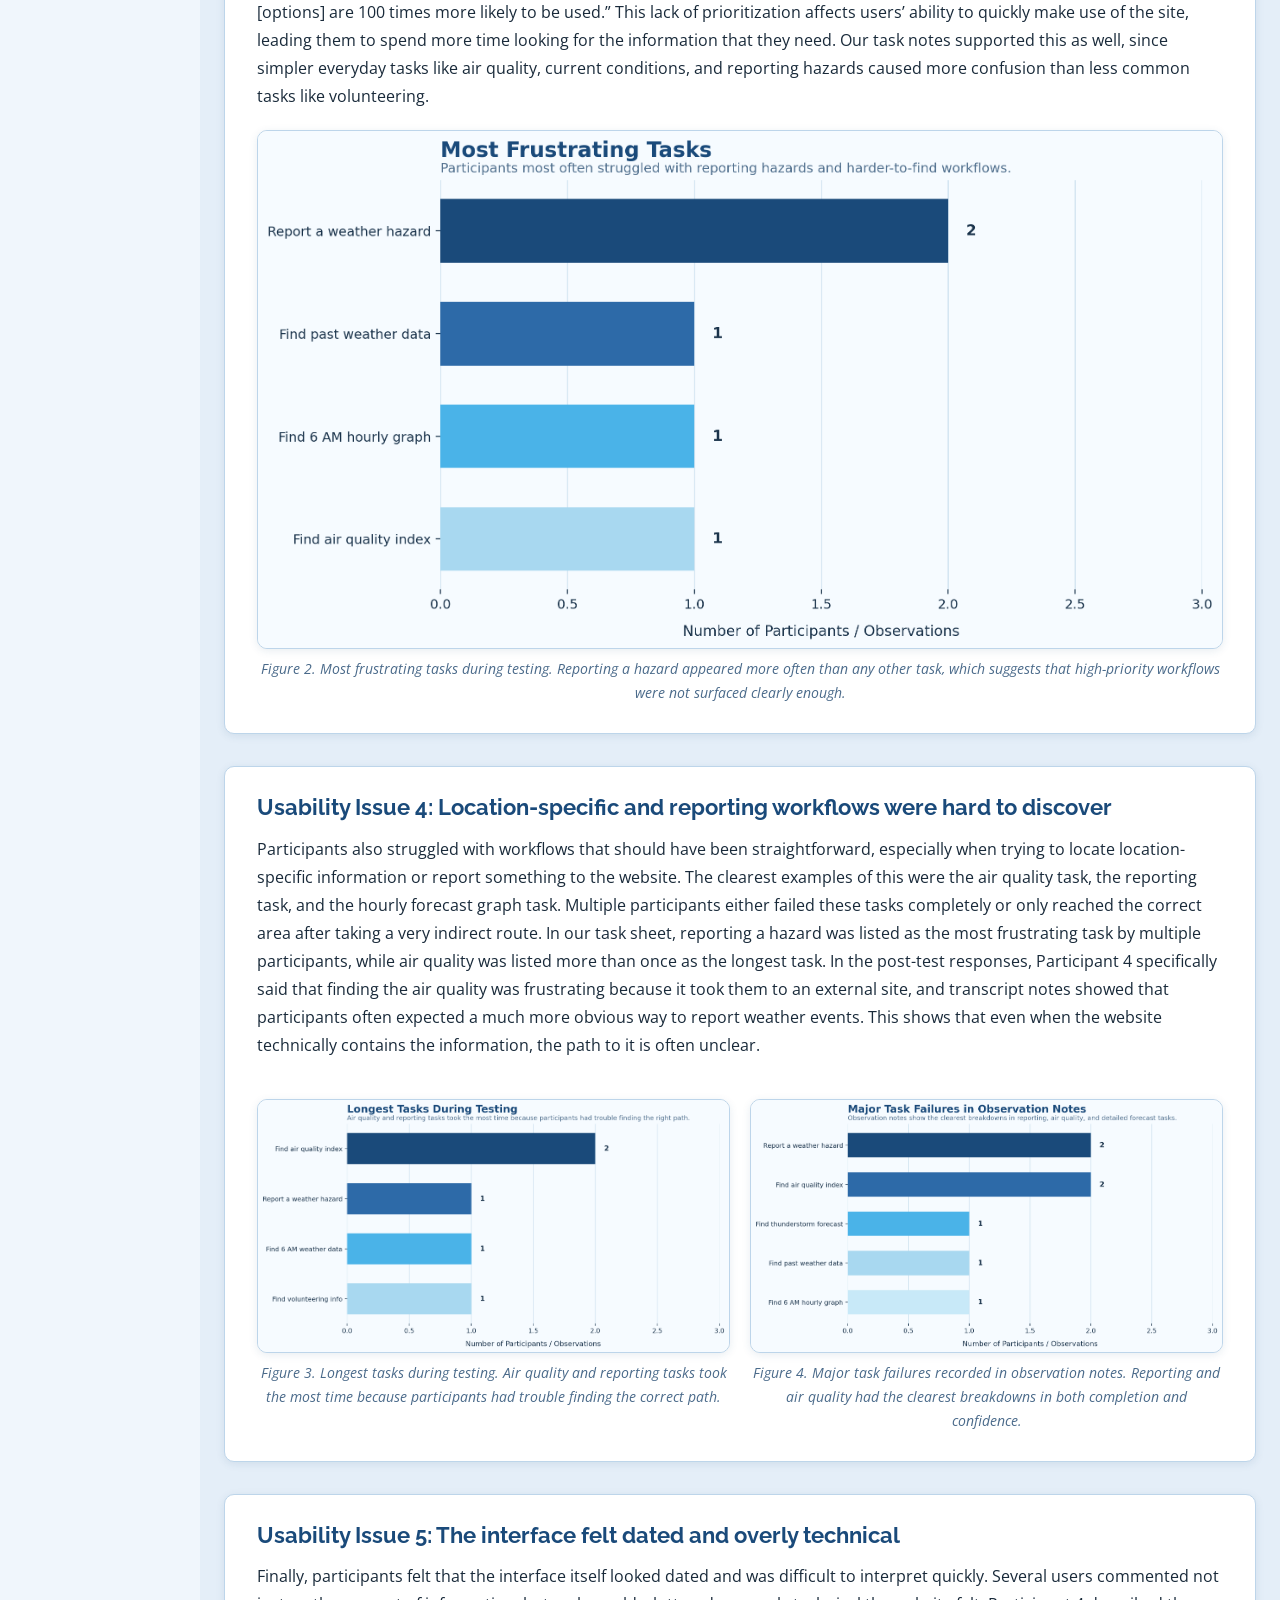
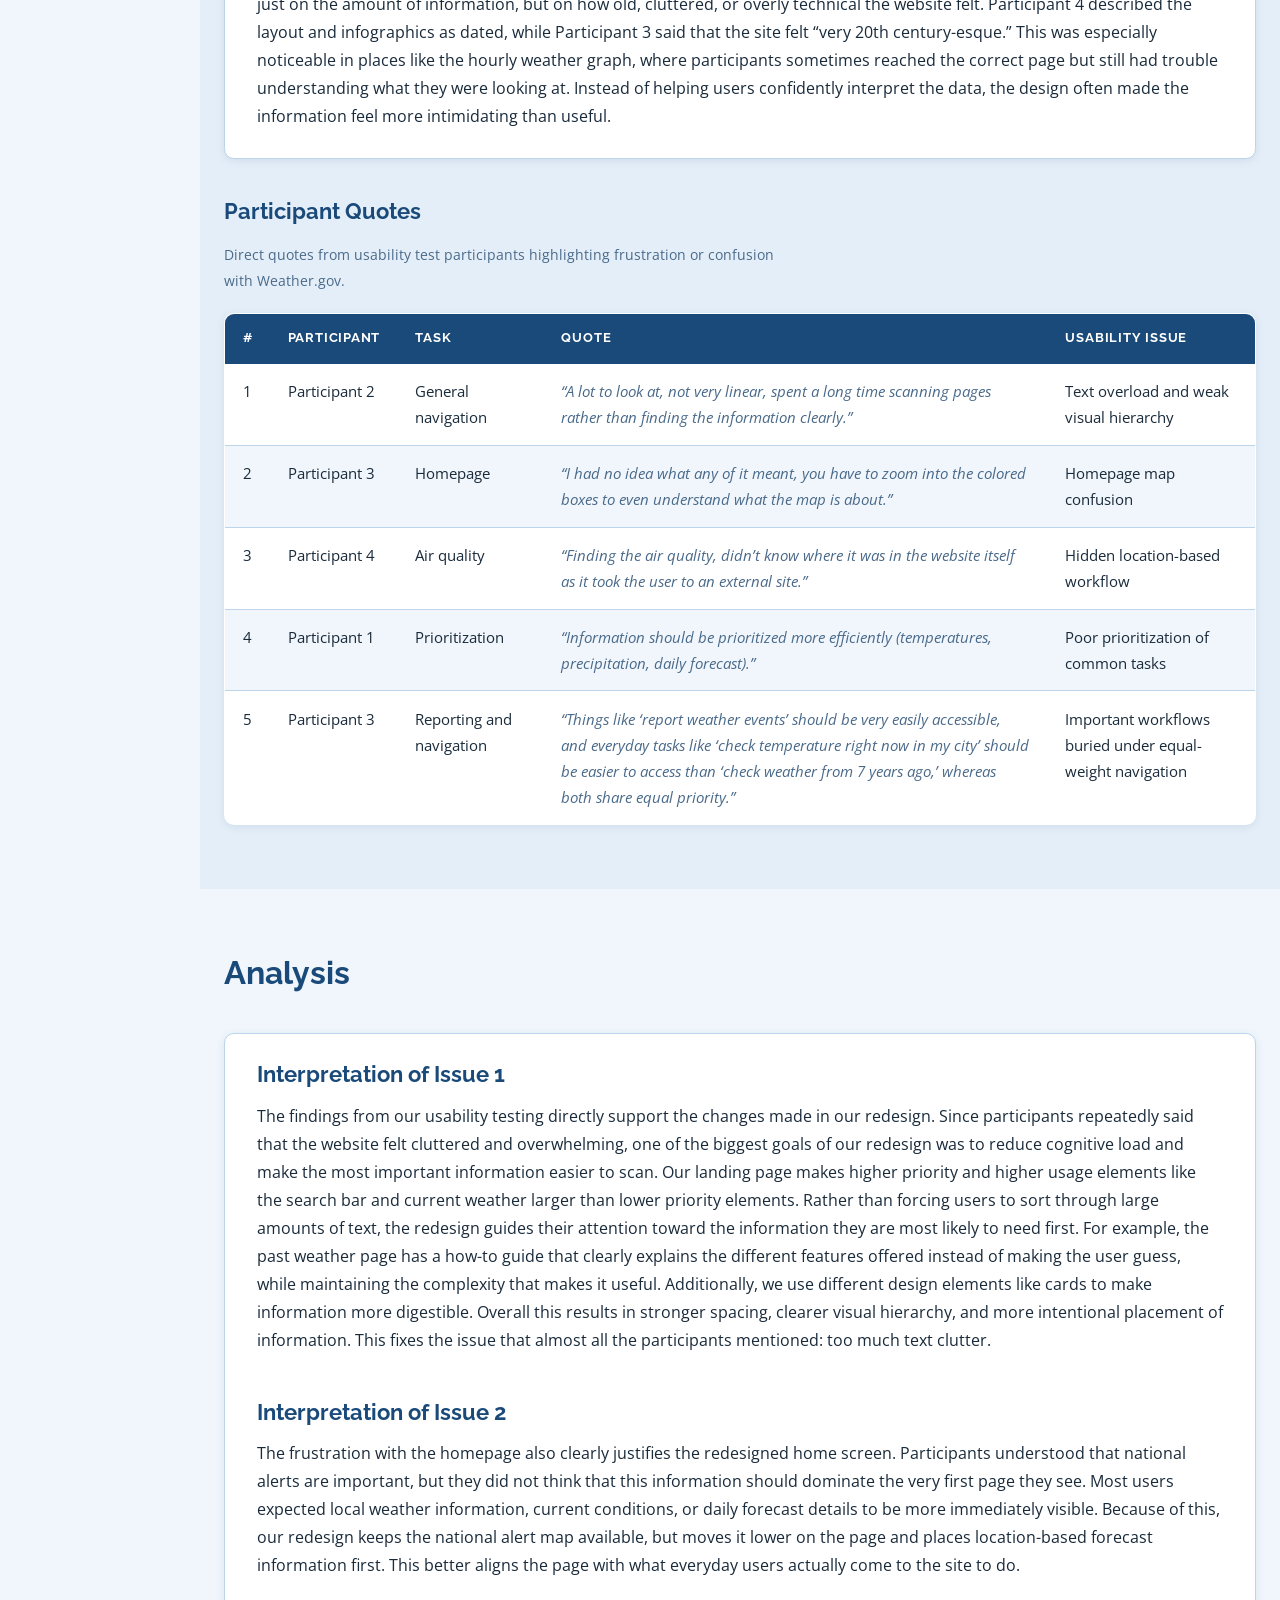
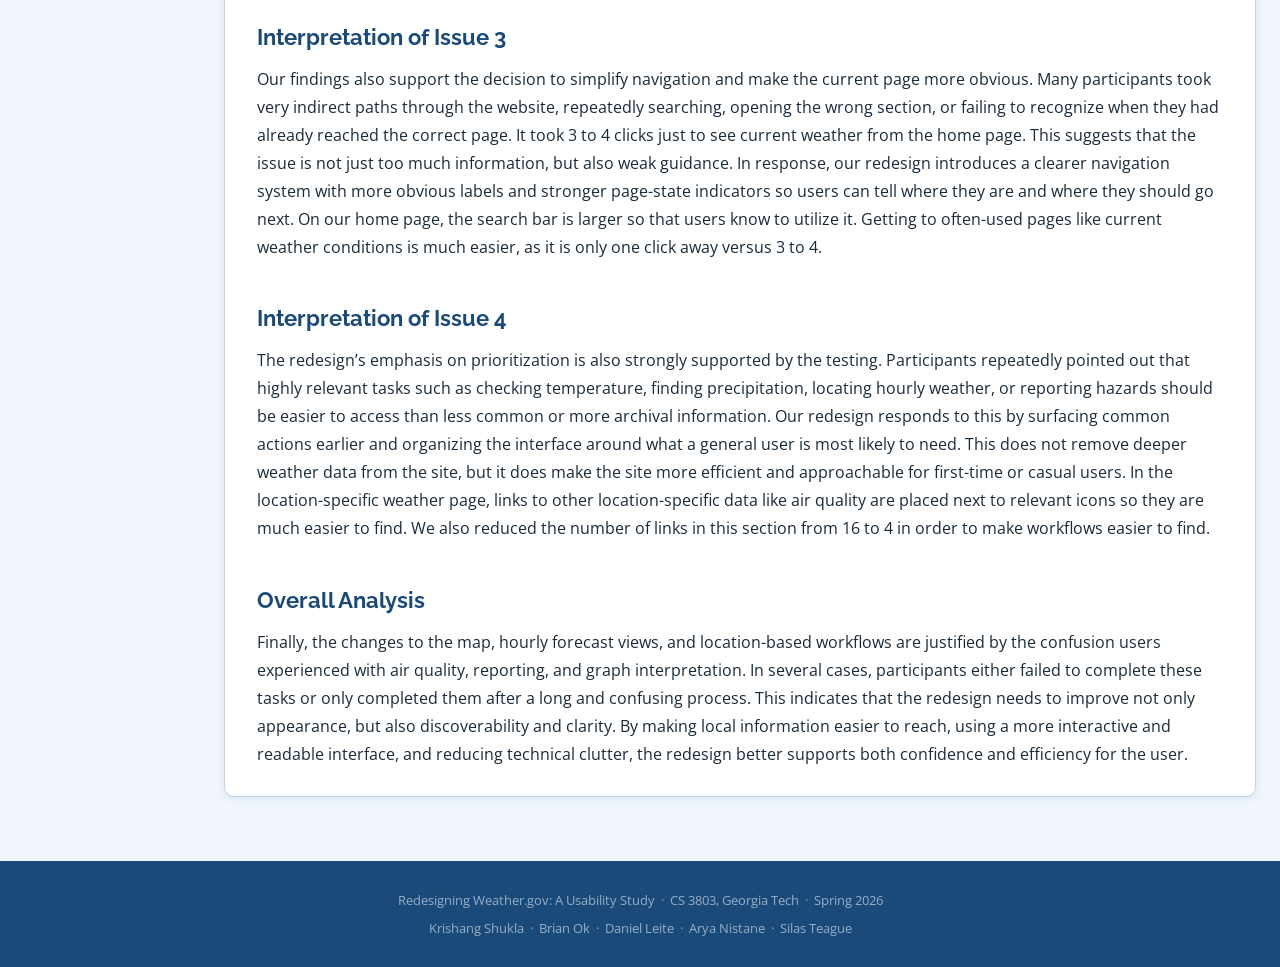
==== commit 0e39f580: "make analysis and rec more specific, change figma link" ====
--- a/data.html
+++ b/data.html
@@ -225,7 +225,7 @@
         <div class="card">
 
           <h3>Interpretation of Issue 1</h3>
-          <p>The findings from our usability testing directly support the changes made in our redesign. Since participants repeatedly said that the website felt cluttered and overwhelming, one of the biggest goals of our redesign was to reduce cognitive load and make the most important information easier to scan. This is why our design uses stronger spacing, clearer visual hierarchy, and more intentional placement of information. Rather than forcing users to sort through large amounts of text, the redesign guides their attention toward the information they are most likely to need first.</p>
+          <p>The findings from our usability testing directly support the changes made in our redesign. Since participants repeatedly said that the website felt cluttered and overwhelming, one of the biggest goals of our redesign was to reduce cognitive load and make the most important information easier to scan. Our landing page makes higher priority and higher usage elements like the search bar and current weather larger than lower priority elements. Rather than forcing users to sort through large amounts of text, the redesign guides their attention toward the information they are most likely to need first. For example, the past weather page has a how-to guide that clearly explains the different features offered instead of making the user guess, while maintaining the complexity that makes it useful. Additionally, we use different design elements like cards to make information more digestible. Overall this results in stronger spacing, clearer visual hierarchy, and more intentional placement of information. This fixes the issue that almost all the participants mentioned: too much text clutter.</p>
 
           <br>
 
@@ -235,12 +235,12 @@
           <br>
 
           <h3>Interpretation of Issue 3</h3>
-          <p>Our findings also support the decision to simplify navigation and make the current page more obvious. Many participants took very indirect paths through the website, repeatedly searching, opening the wrong section, or failing to recognize when they had already reached the correct page. This suggests that the issue is not just too much information, but also weak guidance. In response, our redesign introduces a clearer navigation system with more obvious labels and stronger page-state indicators so users can tell where they are and where they should go next.</p>
+          <p>Our findings also support the decision to simplify navigation and make the current page more obvious. Many participants took very indirect paths through the website, repeatedly searching, opening the wrong section, or failing to recognize when they had already reached the correct page. It took 3 to 4 clicks just to see current weather from the home page. This suggests that the issue is not just too much information, but also weak guidance. In response, our redesign introduces a clearer navigation system with more obvious labels and stronger page-state indicators so users can tell where they are and where they should go next. On our home page, the search bar is larger so that users know to utilize it. Getting to often-used pages like current weather conditions is much easier, as it is only one click away versus 3 to 4.</p>
 
           <br>
 
           <h3>Interpretation of Issue 4</h3>
-          <p>The redesign’s emphasis on prioritization is also strongly supported by the testing. Participants repeatedly pointed out that highly relevant tasks such as checking temperature, finding precipitation, locating hourly weather, or reporting hazards should be easier to access than less common or more archival information. Our redesign responds to this by surfacing common actions earlier and organizing the interface around what a general user is most likely to need. This does not remove deeper weather data from the site, but it does make the site more efficient and approachable for first-time or casual users.</p>
+          <p>The redesign’s emphasis on prioritization is also strongly supported by the testing. Participants repeatedly pointed out that highly relevant tasks such as checking temperature, finding precipitation, locating hourly weather, or reporting hazards should be easier to access than less common or more archival information. Our redesign responds to this by surfacing common actions earlier and organizing the interface around what a general user is most likely to need. This does not remove deeper weather data from the site, but it does make the site more efficient and approachable for first-time or casual users. In the location-specific weather page, links to other location-specific data like air quality are placed next to relevant icons so they are much easier to find. We also reduced the number of links in this section from 16 to 4 in order to make workflows easier to find.</p>
 
           <br>
 
--- a/styles.css
+++ b/styles.css
@@ -600,7 +600,7 @@
   inset: 0;
   background-size: cover;
   background-position: center;
-  opacity: 0.16;
+  opacity: 0.3;
   background-image: url('assets/images/hero-banner.png');
 }
 
@@ -700,8 +700,8 @@
   border-left: 4px solid var(--accent);
   border-radius: var(--radius);
   padding: 1.5rem 1.75rem;
-  backdrop-filter: blur(8px);
-  -webkit-backdrop-filter: blur(8px);
+  backdrop-filter: blur(4px);
+  -webkit-backdrop-filter: blur(4px);
   box-shadow: 0 4px 24px rgba(0, 0, 0, 0.25), inset 0 0 40px rgba(74, 179, 232, 0.05);
 }
 
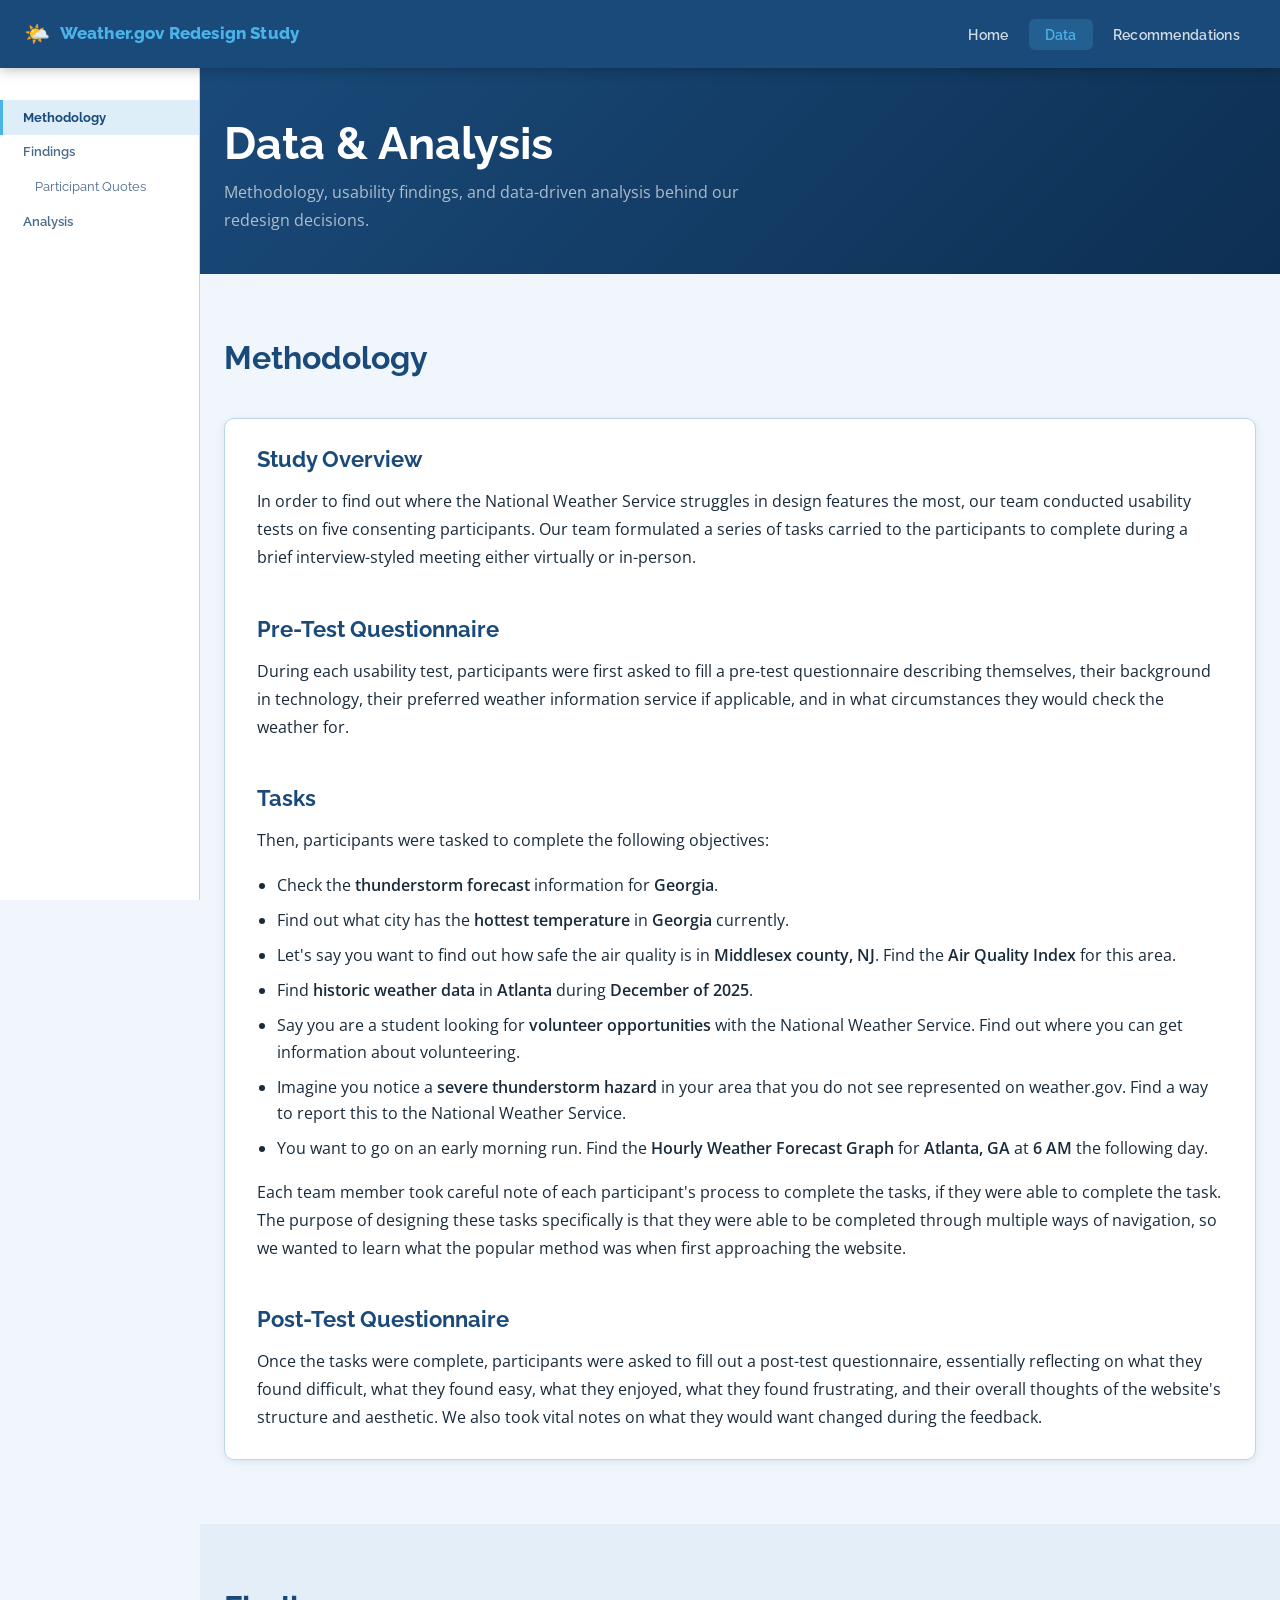
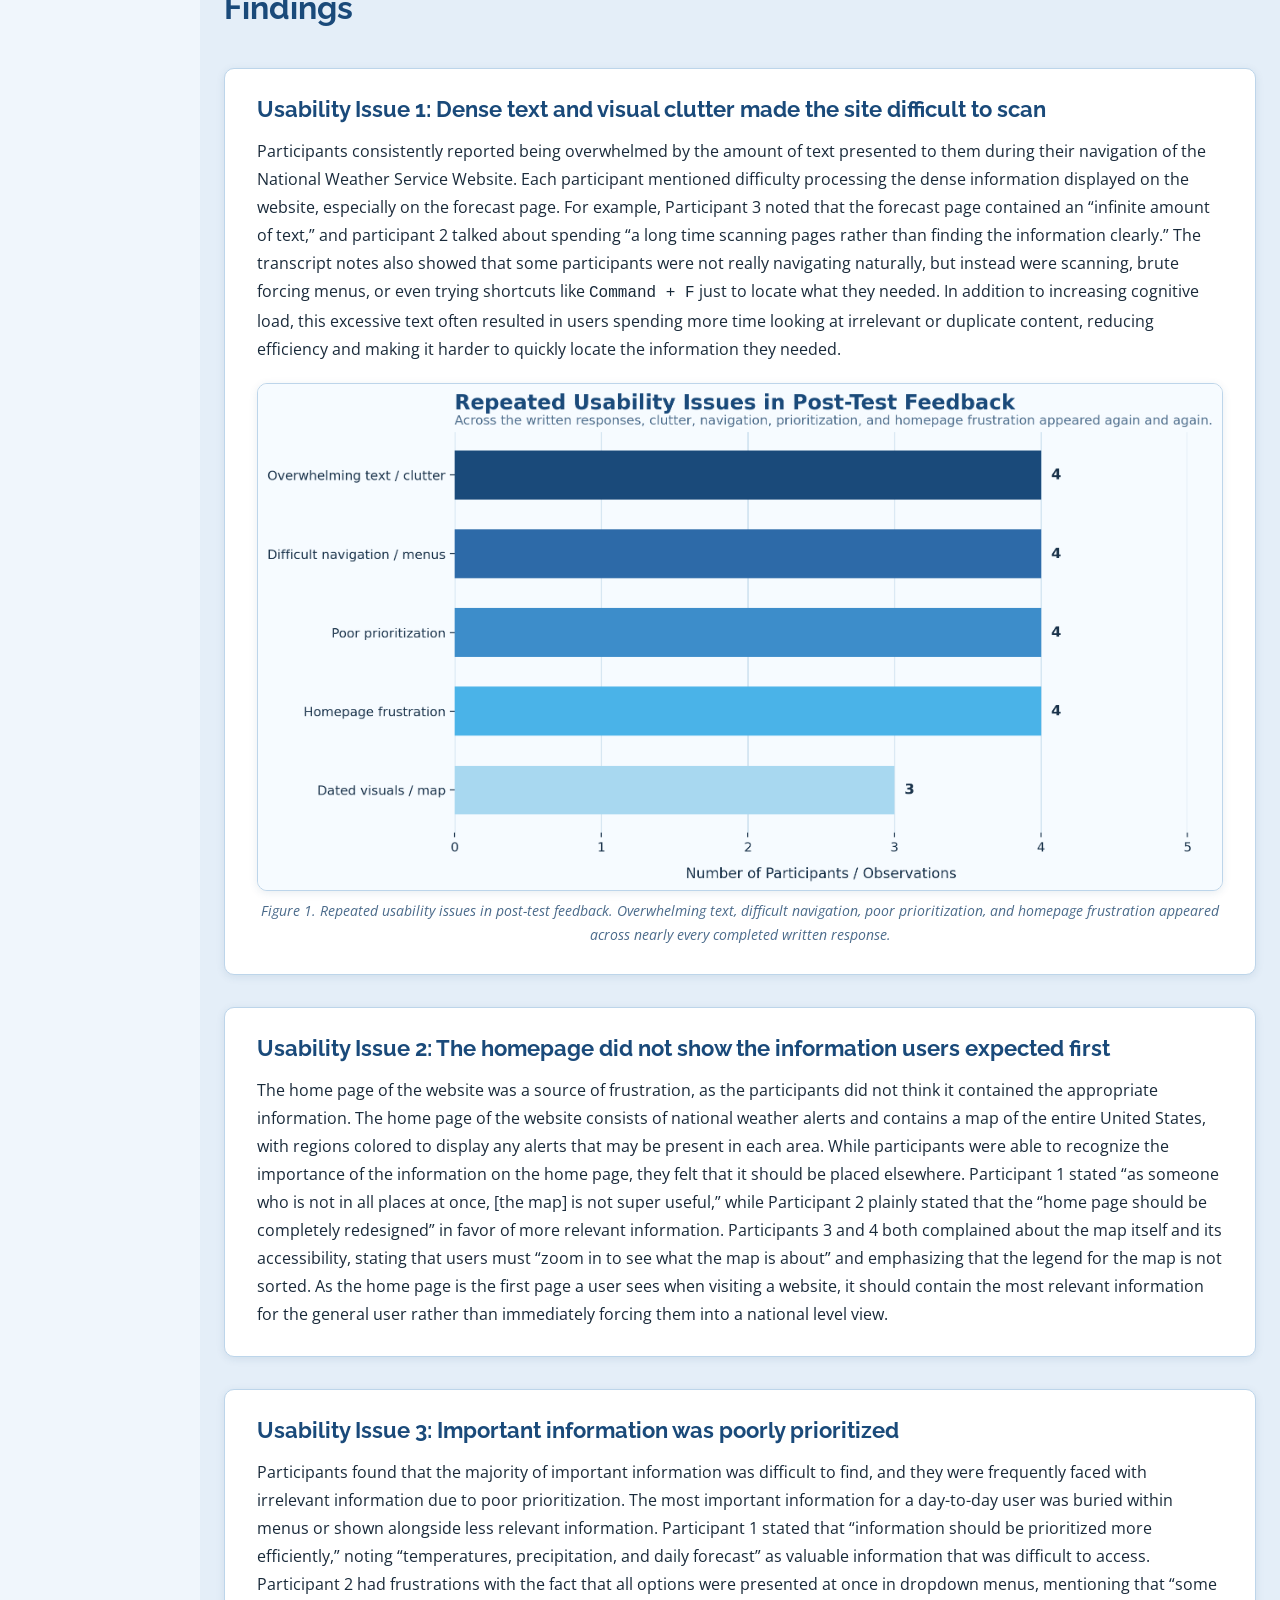
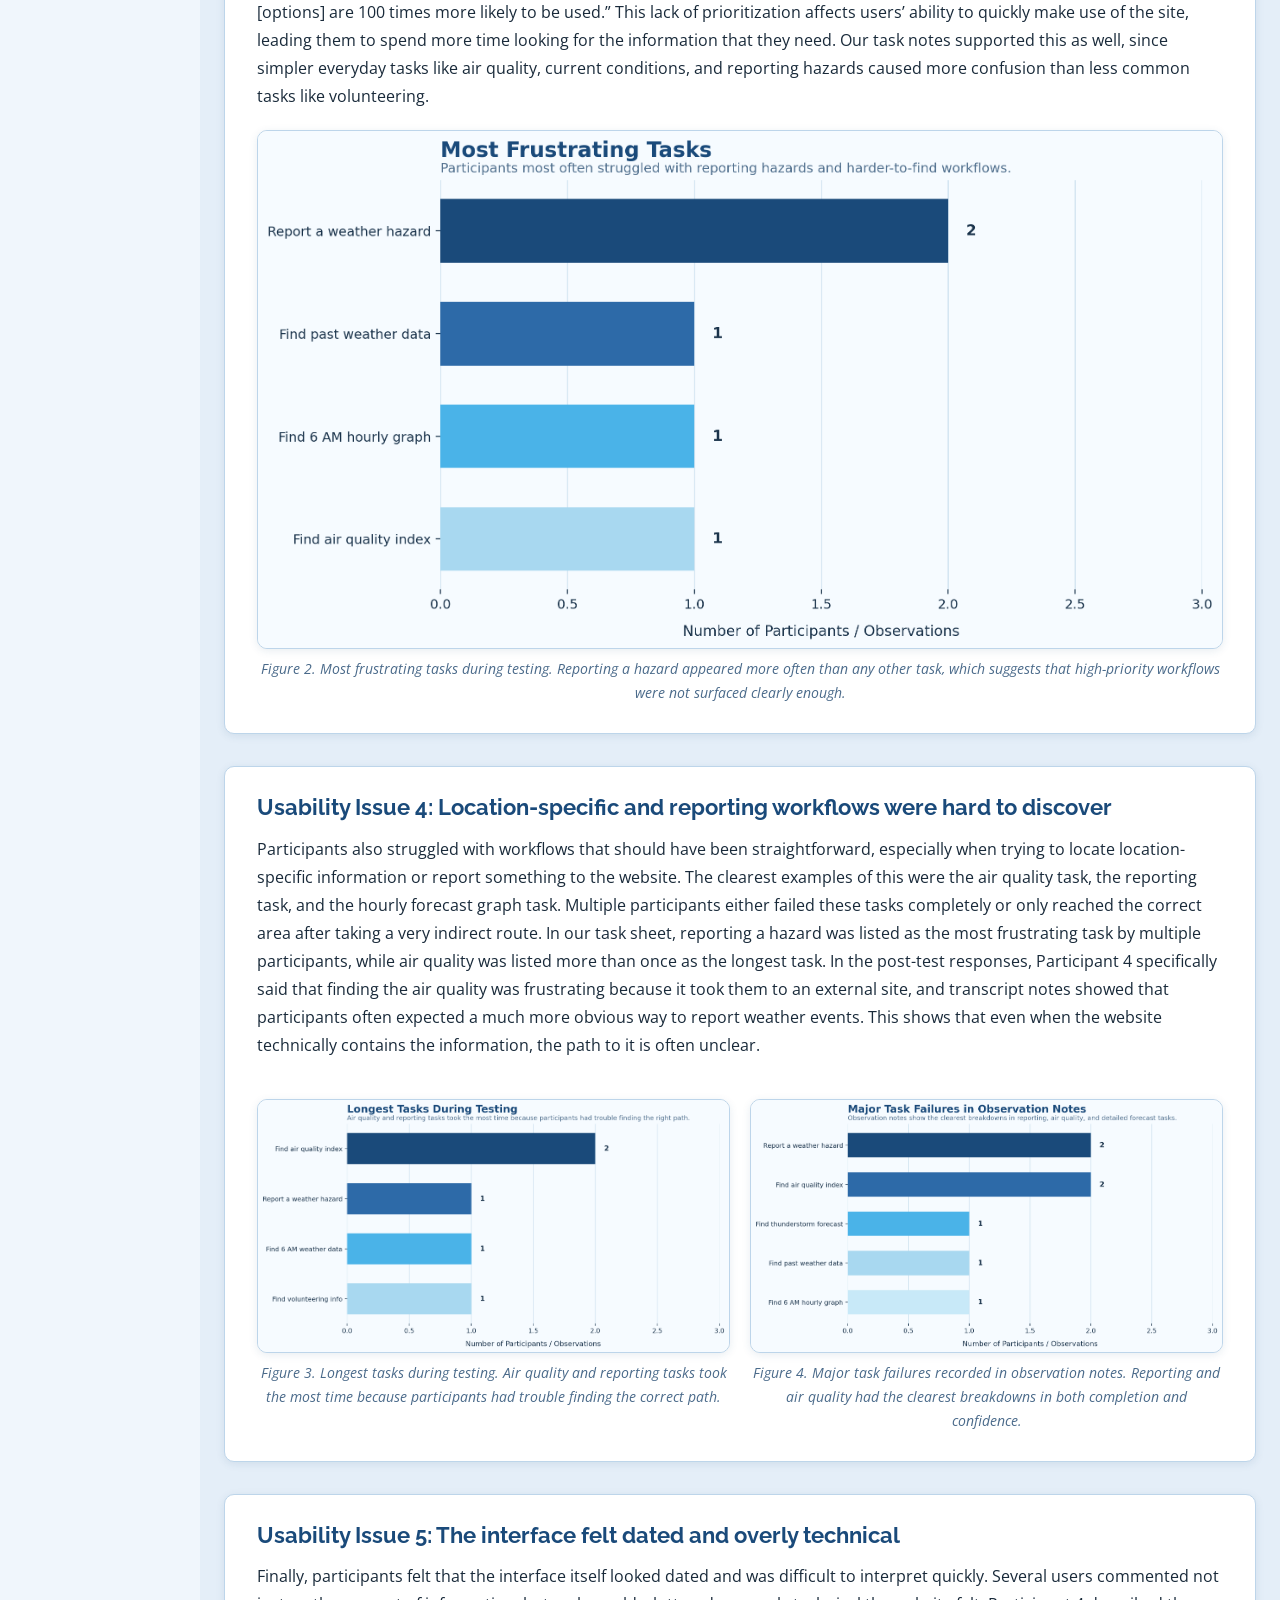
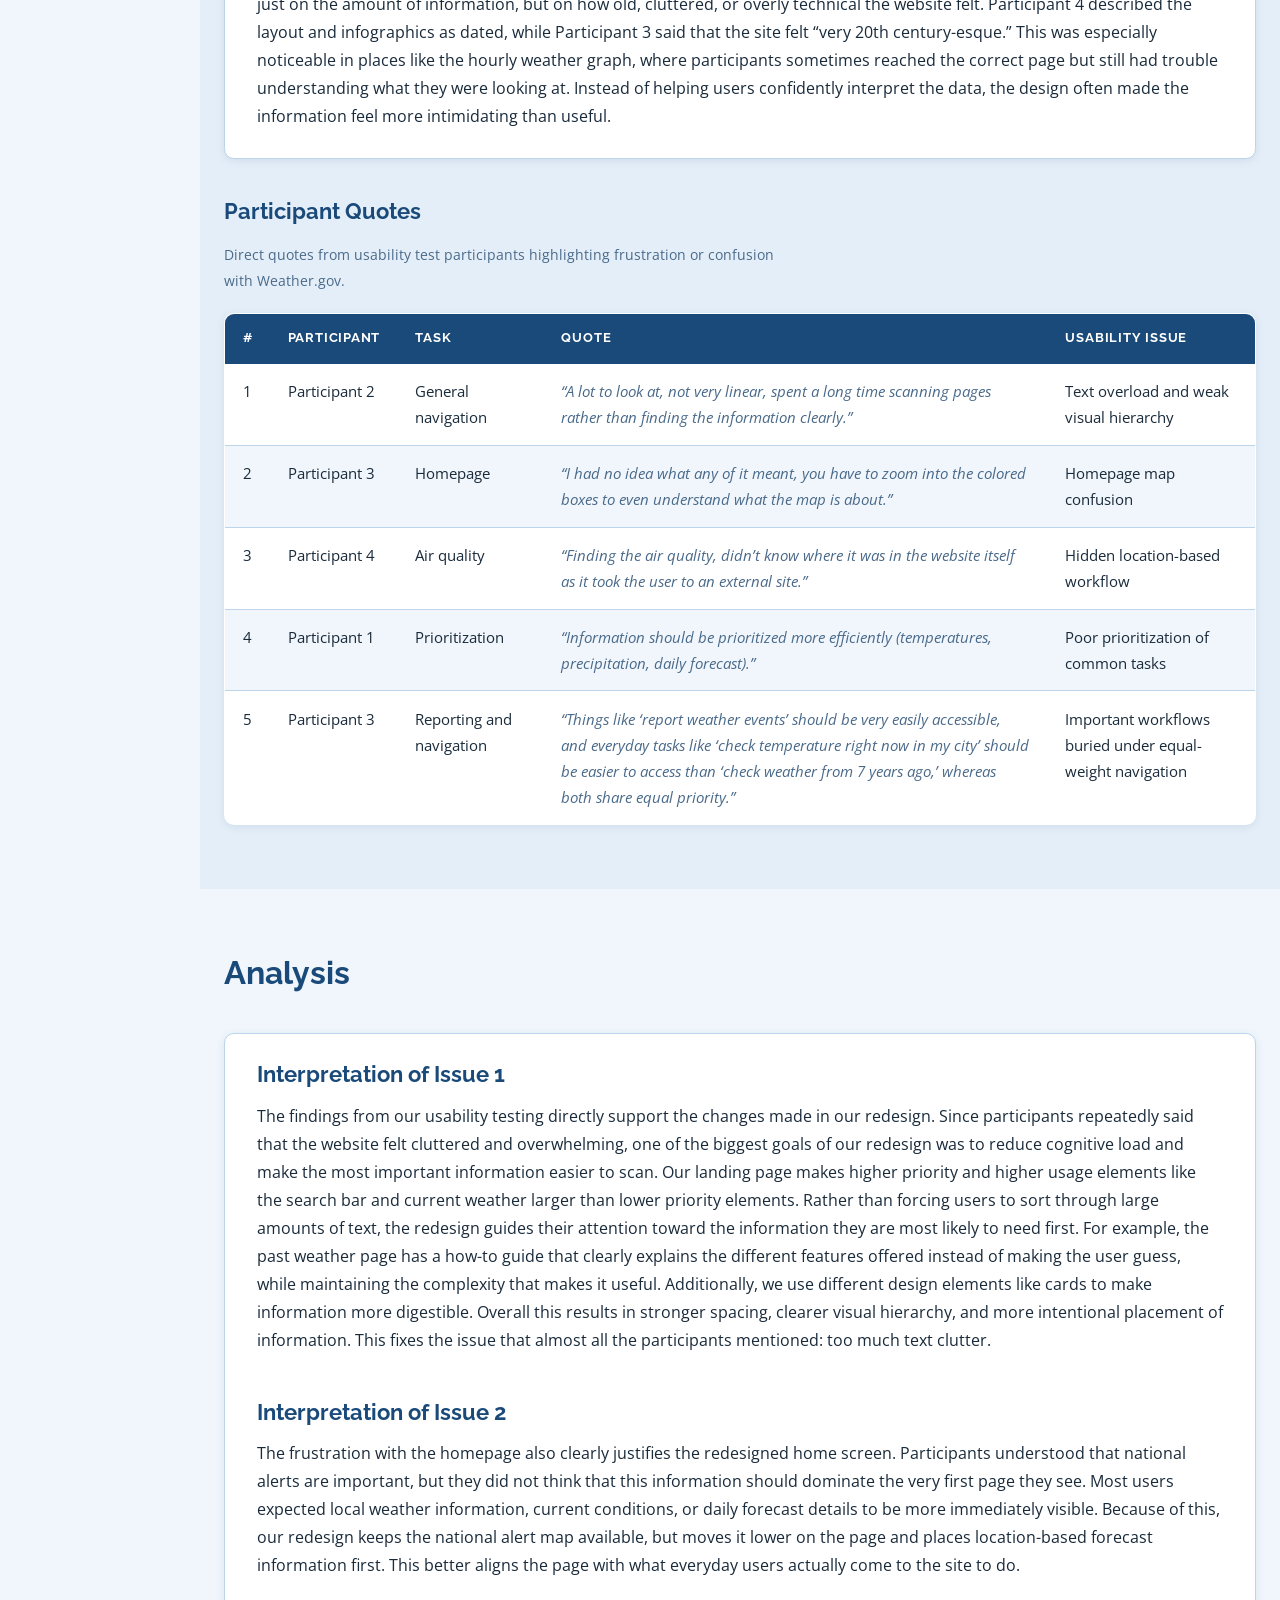
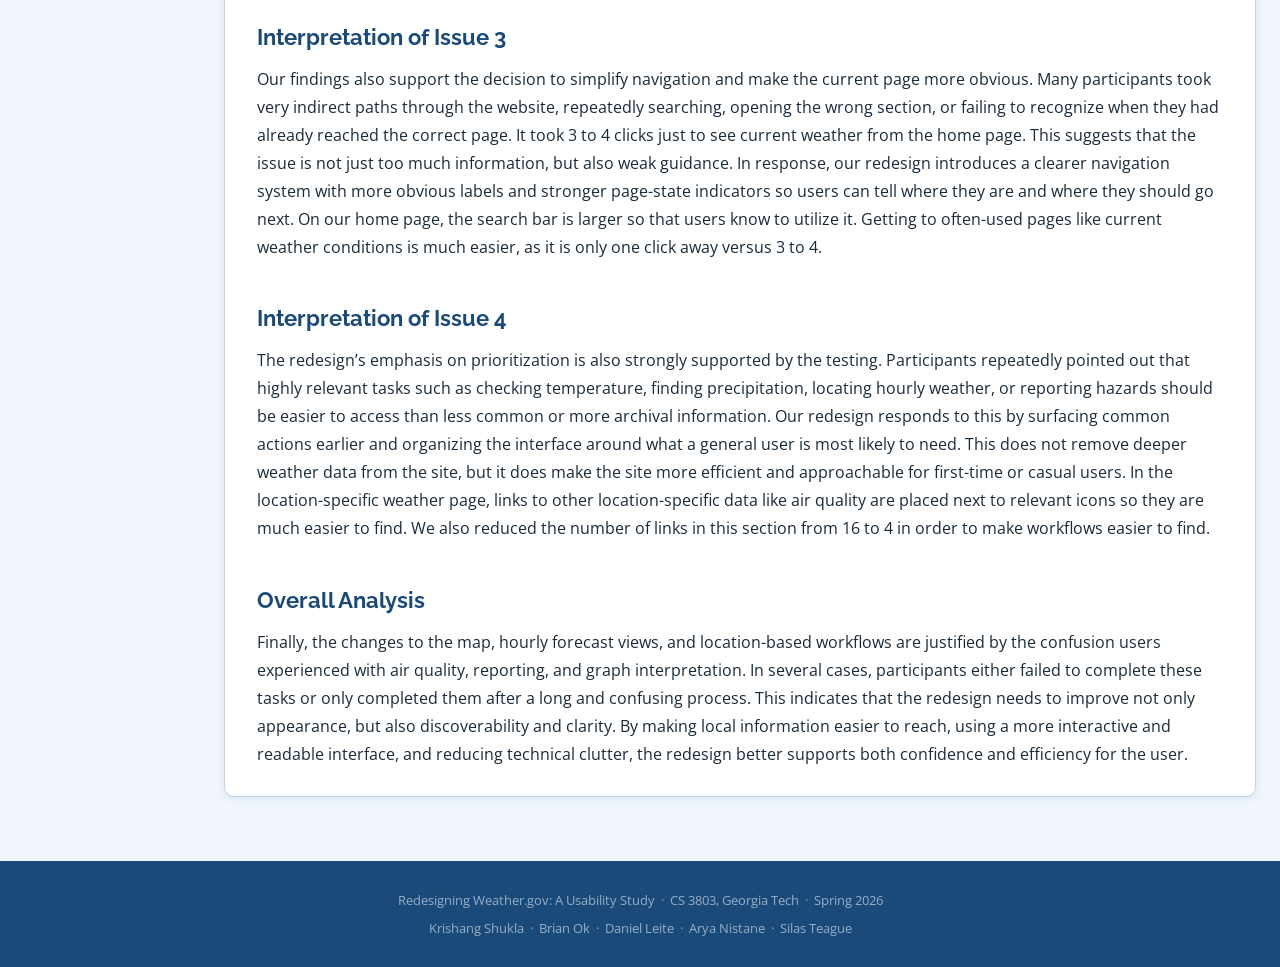
==== commit aad5ec25: "add lightboxes to imgs and make global page width bigger" ====
--- a/data.html
+++ b/data.html
@@ -260,6 +260,58 @@
     <p>Redesigning Weather.gov: A Usability Study &nbsp;·&nbsp; CS 3803, Georgia Tech &nbsp;·&nbsp; Spring 2026</p>
     <p style="margin-top:0.35rem;">Krishang Shukla &nbsp;·&nbsp; Brian Ok &nbsp;·&nbsp; Daniel Leite &nbsp;·&nbsp; Arya Nistane &nbsp;·&nbsp; Silas Teague</p>
   </footer>
+
+  <!-- ======================================================
+       LIGHTBOX
+  ====================================================== -->
+  <script>
+    (function () {
+      // Build overlay
+      const overlay = document.createElement('div');
+      overlay.className = 'lightbox-overlay';
+      overlay.setAttribute('role', 'dialog');
+      overlay.setAttribute('aria-modal', 'true');
+      overlay.setAttribute('aria-label', 'Image viewer');
+      overlay.innerHTML =
+        '<button class="lightbox-overlay__close" aria-label="Close">&times;</button>' +
+        '<img class="lightbox-overlay__img" src="" alt="" />' +
+        '<p class="lightbox-overlay__caption"></p>';
+      document.body.appendChild(overlay);
+
+      const lbImg     = overlay.querySelector('.lightbox-overlay__img');
+      const lbCaption = overlay.querySelector('.lightbox-overlay__caption');
+      const lbClose   = overlay.querySelector('.lightbox-overlay__close');
+
+      function open(img) {
+        lbImg.src = img.src;
+        lbImg.alt = img.alt;
+        const fig = img.closest('figure');
+        const cap = fig && fig.querySelector('figcaption');
+        lbCaption.textContent = cap ? cap.textContent : '';
+        overlay.classList.add('is-open');
+        document.body.style.overflow = 'hidden';
+      }
+
+      function close() {
+        overlay.classList.remove('is-open');
+        document.body.style.overflow = '';
+      }
+
+      // Wrap each image so the hover icon works, then attach click
+      document.querySelectorAll('.figure-img, .comparison-image').forEach(function (img) {
+        img.classList.add('lightbox-trigger');
+        var wrap = document.createElement('div');
+        wrap.className = 'lightbox-trigger-wrap';
+        img.parentNode.insertBefore(wrap, img);
+        wrap.appendChild(img);
+        wrap.addEventListener('click', function () { open(img); });
+      });
+
+      lbClose.addEventListener('click', close);
+      overlay.addEventListener('click', function (e) { if (e.target === overlay) close(); });
+      document.addEventListener('keydown', function (e) { if (e.key === 'Escape') close(); });
+    })();
+  </script>
 
   <!-- ======================================================
        SIDENAV — IntersectionObserver
--- a/styles.css
+++ b/styles.css
@@ -25,7 +25,7 @@
   --shadow-md:      0 4px 20px rgba(26, 74, 122, 0.15);
   --radius:         10px;
   --radius-sm:      6px;
-  --max-width:      1100px;
+  --max-width:      1280px;
   --nav-height:     68px;
   --sidenav-width:  200px;
 }
@@ -836,6 +836,107 @@
   }
 }
 
+/* ---------- Lightbox ---------- */
+.lightbox-trigger {
+  cursor: zoom-in;
+}
+
+.lightbox-trigger-wrap {
+  position: relative;
+  display: block;
+  width: 100%;
+}
+
+.lightbox-trigger-wrap::after {
+  content: '🔍';
+  position: absolute;
+  bottom: 0.6rem;
+  right: 0.6rem;
+  background: rgba(0, 0, 0, 0.62);
+  color: white;
+  font-size: 1rem;
+  padding: 0.3rem 0.55rem;
+  border-radius: var(--radius-sm);
+  opacity: 0;
+  transition: opacity 0.2s;
+  pointer-events: none;
+  line-height: 1;
+}
+
+.lightbox-trigger-wrap:hover::after {
+  opacity: 1;
+}
+
+.lightbox-trigger-wrap:hover .lightbox-trigger {
+  filter: brightness(1.06);
+  transition: filter 0.2s;
+}
+
+.lightbox-overlay {
+  position: fixed;
+  inset: 0;
+  background: rgba(0, 0, 0, 0.88);
+  z-index: 9999;
+  display: flex;
+  align-items: center;
+  justify-content: center;
+  padding: 2rem;
+  opacity: 0;
+  pointer-events: none;
+  transition: opacity 0.22s;
+  cursor: zoom-out;
+}
+
+.lightbox-overlay.is-open {
+  opacity: 1;
+  pointer-events: auto;
+}
+
+.lightbox-overlay__img {
+  max-width: 90vw;
+  max-height: 88vh;
+  object-fit: contain;
+  border-radius: var(--radius);
+  box-shadow: 0 12px 60px rgba(0, 0, 0, 0.6);
+  cursor: default;
+}
+
+.lightbox-overlay__caption {
+  position: absolute;
+  bottom: 1.25rem;
+  left: 50%;
+  transform: translateX(-50%);
+  color: rgba(255, 255, 255, 0.65);
+  font-size: 0.83rem;
+  font-style: italic;
+  text-align: center;
+  max-width: 64ch;
+  pointer-events: none;
+}
+
+.lightbox-overlay__close {
+  position: absolute;
+  top: 1rem;
+  right: 1rem;
+  background: rgba(255, 255, 255, 0.15);
+  border: 1px solid rgba(255, 255, 255, 0.25);
+  color: white;
+  font-size: 1.4rem;
+  width: 2.4rem;
+  height: 2.4rem;
+  border-radius: 50%;
+  cursor: pointer;
+  display: flex;
+  align-items: center;
+  justify-content: center;
+  transition: background 0.18s;
+  line-height: 1;
+}
+
+.lightbox-overlay__close:hover {
+  background: rgba(255, 255, 255, 0.28);
+}
+
 @media (max-width: 700px) {
   .grid-2,
   .grid-2-1,
